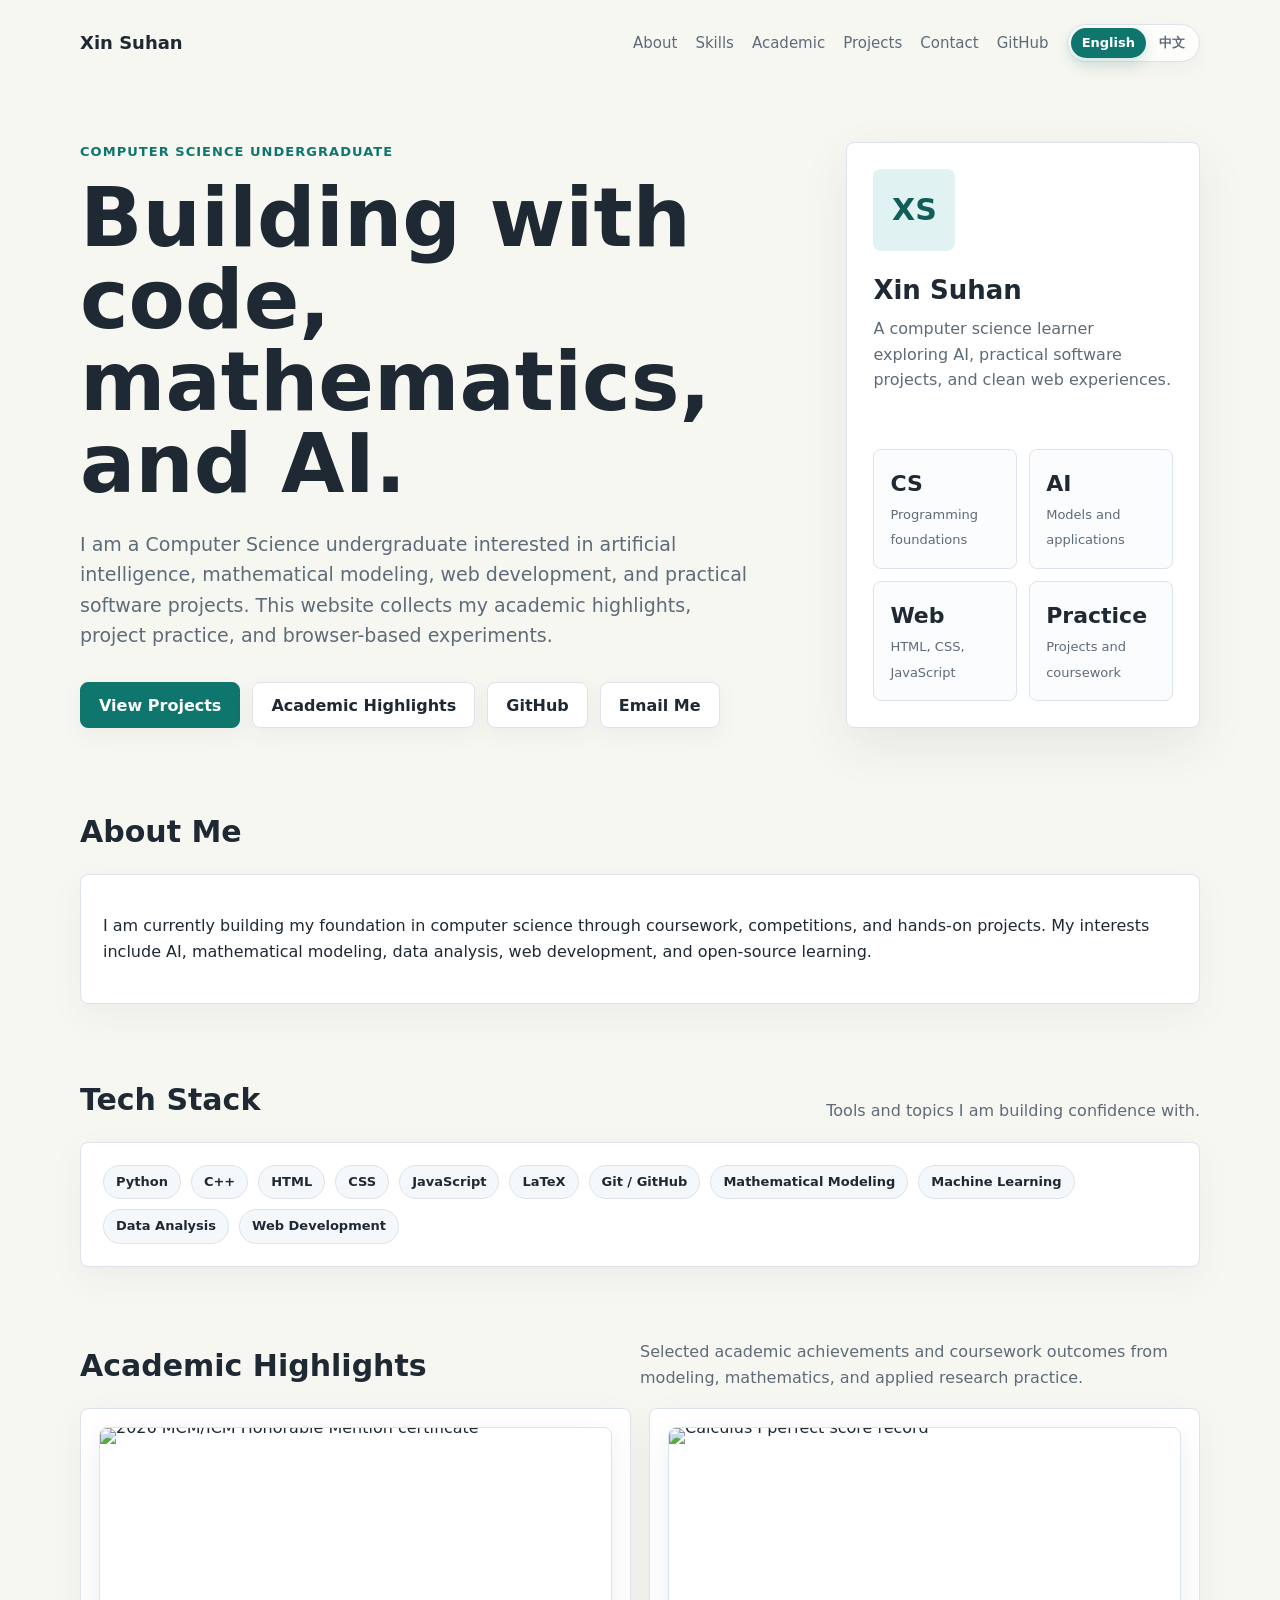
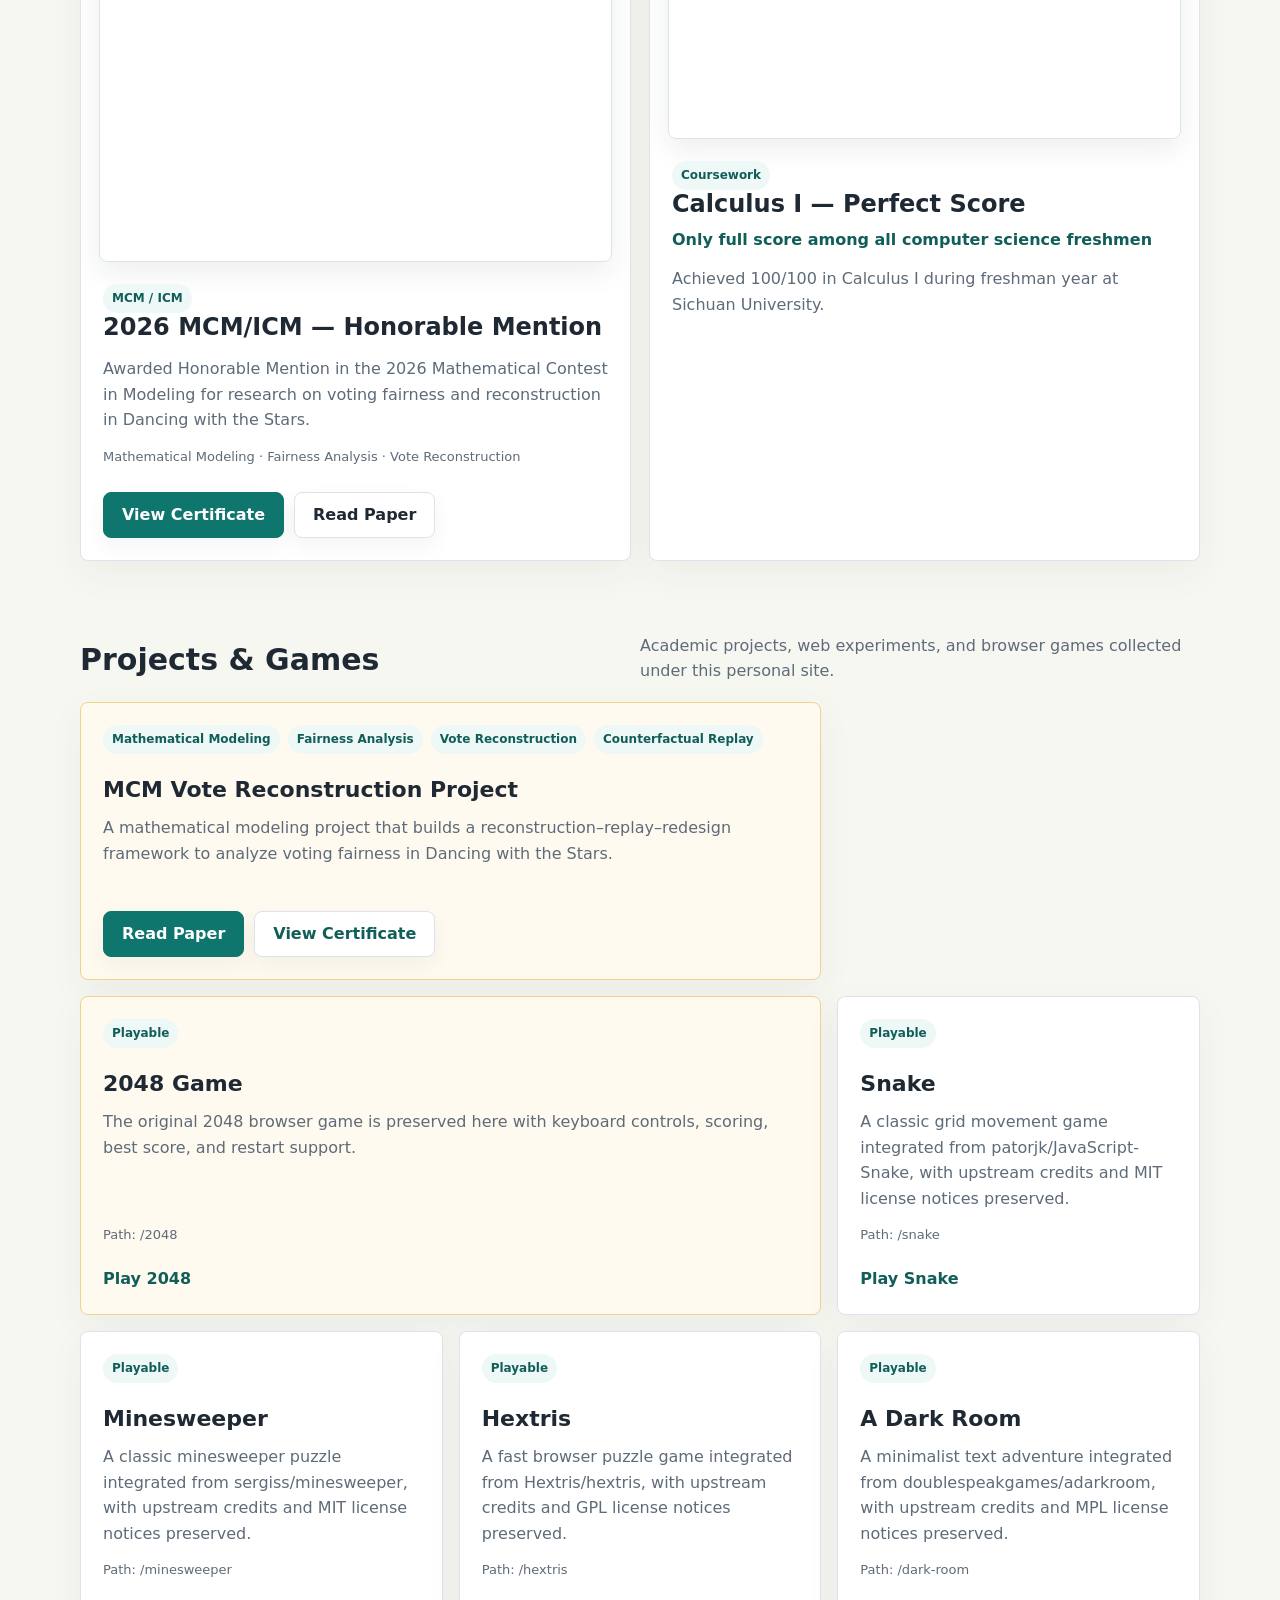
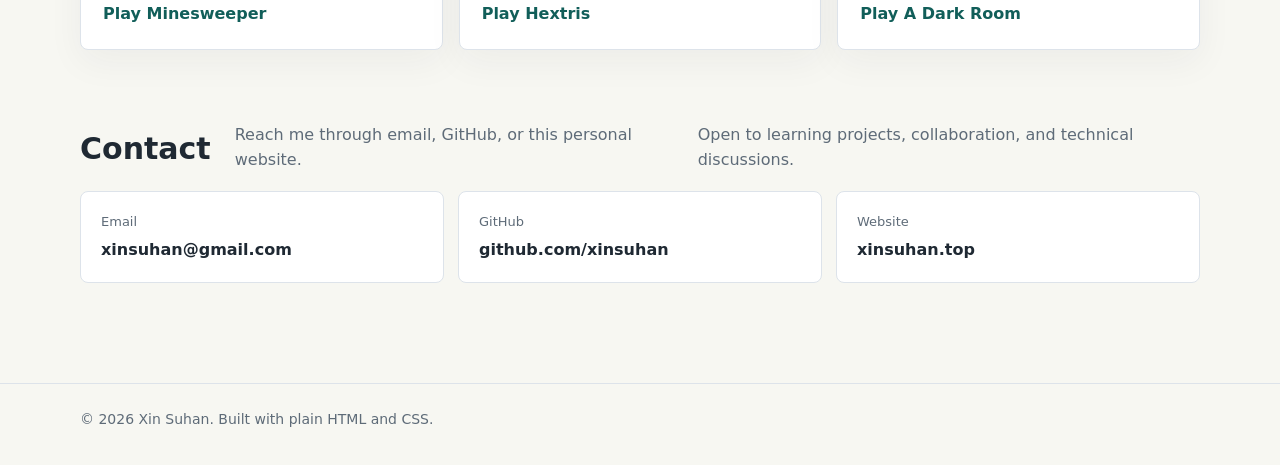
==== index.html @ 0795b83d "Update personal website homepage and README" ====
<!DOCTYPE html>
<html lang="en">
<head>
  <meta charset="utf-8">
  <meta name="viewport" content="width=device-width, initial-scale=1">
  <meta name="description" content="Xin Suhan - CS / AI student learning programming, web development, AI, and project practice." data-i18n="metaDescription">
  <title data-i18n="pageTitle">Xin Suhan | CS / AI Student</title>
  <link rel="shortcut icon" href="favicon.ico">
  <style>
    :root {
      --bg: #f7f7f2;
      --panel: #ffffff;
      --text: #1f2933;
      --muted: #5e6b78;
      --line: #dde3ea;
      --primary: #0f766e;
      --primary-dark: #115e59;
      --accent: #f59e0b;
      --shadow: 0 18px 50px rgba(31, 41, 51, 0.08);
    }

    * {
      box-sizing: border-box;
    }

    body {
      margin: 0;
      background: var(--bg);
      color: var(--text);
      font-family: Inter, ui-sans-serif, system-ui, -apple-system, BlinkMacSystemFont, "Segoe UI", sans-serif;
      line-height: 1.6;
    }

    a {
      color: inherit;
      text-decoration: none;
    }

    .site {
      width: min(1120px, calc(100% - 40px));
      margin: 0 auto;
    }

    .nav {
      display: flex;
      align-items: center;
      justify-content: space-between;
      padding: 24px 0;
    }

    .brand {
      font-size: 18px;
      font-weight: 800;
      letter-spacing: 0;
    }

    .nav-links {
      display: flex;
      flex-wrap: wrap;
      gap: 18px;
      color: var(--muted);
      font-size: 15px;
    }

    .nav-links a:hover {
      color: var(--primary);
    }

    .nav-right {
      display: flex;
      align-items: center;
      gap: 18px;
    }

    .language-switch {
      display: inline-flex;
      align-items: center;
      gap: 2px;
      padding: 3px;
      border: 1px solid var(--line);
      border-radius: 999px;
      background: rgba(255, 255, 255, 0.72);
      box-shadow: 0 8px 20px rgba(31, 41, 51, 0.04);
    }

    .lang-button {
      min-height: 30px;
      padding: 0 11px;
      border: 0;
      border-radius: 999px;
      background: transparent;
      color: var(--muted);
      font: inherit;
      font-size: 13px;
      font-weight: 750;
      cursor: pointer;
    }

    .lang-button.active {
      background: var(--primary);
      color: #ffffff;
      box-shadow: 0 6px 14px rgba(15, 118, 110, 0.18);
    }

    .hero {
      display: grid;
      grid-template-columns: minmax(0, 1.35fr) minmax(280px, 0.65fr);
      gap: 32px;
      align-items: stretch;
      padding: 56px 0 44px;
    }

    .hero-main {
      display: flex;
      flex-direction: column;
      justify-content: center;
      min-height: 420px;
    }

    .eyebrow {
      color: var(--primary);
      font-weight: 800;
      margin: 0 0 14px;
      text-transform: uppercase;
      font-size: 13px;
      letter-spacing: 0.08em;
    }

    h1 {
      margin: 0;
      max-width: 760px;
      font-size: clamp(44px, 8vw, 82px);
      line-height: 1;
      letter-spacing: 0;
    }

    .intro {
      max-width: 680px;
      margin: 24px 0 0;
      color: var(--muted);
      font-size: 19px;
    }

    .actions {
      display: flex;
      flex-wrap: wrap;
      gap: 12px;
      margin-top: 32px;
    }

    .button {
      display: inline-flex;
      align-items: center;
      justify-content: center;
      min-height: 46px;
      padding: 0 18px;
      border-radius: 8px;
      border: 1px solid var(--line);
      background: var(--panel);
      color: var(--text);
      font-weight: 750;
      box-shadow: 0 8px 22px rgba(31, 41, 51, 0.05);
    }

    .button.primary {
      border-color: var(--primary);
      background: var(--primary);
      color: #ffffff;
    }

    .button:hover {
      transform: translateY(-1px);
    }

    .profile-card {
      display: flex;
      flex-direction: column;
      justify-content: space-between;
      min-height: 420px;
      padding: 26px;
      border: 1px solid var(--line);
      border-radius: 8px;
      background: var(--panel);
      box-shadow: var(--shadow);
    }

    .profile-mark {
      display: grid;
      place-items: center;
      width: 82px;
      height: 82px;
      border-radius: 8px;
      background: #e0f2f1;
      color: var(--primary-dark);
      font-size: 30px;
      font-weight: 900;
    }

    .profile-card h2 {
      margin: 24px 0 10px;
      font-size: 26px;
      line-height: 1.2;
    }

    .profile-card p {
      margin: 0;
      color: var(--muted);
    }

    .stats {
      display: grid;
      grid-template-columns: repeat(2, 1fr);
      gap: 12px;
      margin-top: 26px;
    }

    .stat {
      padding: 16px;
      border: 1px solid var(--line);
      border-radius: 8px;
      background: #fbfcfd;
    }

    .stat strong {
      display: block;
      font-size: 22px;
    }

    .stat span {
      color: var(--muted);
      font-size: 13px;
    }

    section {
      padding: 36px 0;
    }

    .section-head {
      display: flex;
      align-items: end;
      justify-content: space-between;
      gap: 24px;
      margin-bottom: 18px;
    }

    .section-head h2 {
      margin: 0;
      font-size: 30px;
    }

    .section-head p {
      max-width: 560px;
      margin: 0;
      color: var(--muted);
    }

    .project-grid {
      display: grid;
      grid-template-columns: repeat(3, minmax(0, 1fr));
      gap: 16px;
    }

    .project-card {
      display: flex;
      flex-direction: column;
      min-height: 230px;
      padding: 22px;
      border: 1px solid var(--line);
      border-radius: 8px;
      background: var(--panel);
      box-shadow: 0 12px 36px rgba(31, 41, 51, 0.05);
    }

    .project-card.featured {
      grid-column: span 2;
      background: #fffaf0;
      border-color: #f3d28a;
    }

    .tag {
      align-self: flex-start;
      padding: 5px 9px;
      border-radius: 999px;
      background: #eef8f7;
      color: var(--primary-dark);
      font-size: 12px;
      font-weight: 800;
    }

    .project-card h3 {
      margin: 18px 0 8px;
      font-size: 22px;
    }

    .project-card p {
      margin: 0;
      color: var(--muted);
      flex: 1;
    }

    .project-card a {
      margin-top: 20px;
      color: var(--primary-dark);
      font-weight: 800;
    }

    .project-meta {
      margin-top: 14px;
      color: var(--muted);
      font-size: 13px;
    }

    .tag-row {
      display: flex;
      flex-wrap: wrap;
      gap: 8px;
    }

    .about-card,
    .skills-card {
      padding: 22px;
      border: 1px solid var(--line);
      border-radius: 8px;
      background: var(--panel);
      box-shadow: 0 12px 36px rgba(31, 41, 51, 0.05);
    }

    .skills-grid {
      display: flex;
      flex-wrap: wrap;
      gap: 10px;
    }

    .skill-pill {
      padding: 6px 12px;
      border-radius: 999px;
      border: 1px solid var(--line);
      background: #f4f8fb;
      font-size: 13px;
      font-weight: 700;
      color: var(--text);
    }

    .academic-grid {
      display: grid;
      grid-template-columns: repeat(2, minmax(0, 1fr));
      gap: 18px;
    }

    .academic-card {
      display: flex;
      flex-direction: column;
      overflow: hidden;
      border: 1px solid var(--line);
      border-radius: 8px;
      background: var(--panel);
      box-shadow: 0 12px 36px rgba(31, 41, 51, 0.05);
      transition: transform 180ms ease, box-shadow 180ms ease, border-color 180ms ease;
    }

    .academic-card:hover {
      transform: translateY(-2px);
      border-color: #b7c6d4;
      box-shadow: var(--shadow);
    }

    .academic-media {
      display: block;
      border-radius: 8px;
      line-height: 0;
      margin: 18px 18px 0;
    }

    .academic-image {
      display: block;
      width: 100%;
      height: auto;
      border: 1px solid var(--line);
      border-radius: 8px;
      box-shadow: 0 10px 28px rgba(31, 41, 51, 0.08);
    }

    .academic-body {
      display: flex;
      flex-direction: column;
      flex: 1;
      padding: 22px;
    }

    .academic-body h3 {
      margin: 0;
      font-size: 24px;
      line-height: 1.2;
    }

    .academic-subtitle {
      margin: 8px 0 0;
      color: var(--primary-dark);
      font-weight: 800;
    }

    .academic-description {
      margin: 14px 0 0;
      color: var(--muted);
      flex: 1;
    }

    .academic-actions {
      display: flex;
      flex-wrap: wrap;
      gap: 10px;
      margin-top: 24px;
    }

    .contact {
      display: grid;
      grid-template-columns: 1fr 1fr 1fr;
      gap: 14px;
      padding-bottom: 64px;
    }

    .contact-item {
      padding: 20px;
      border: 1px solid var(--line);
      border-radius: 8px;
      background: var(--panel);
    }

    .contact-item span {
      display: block;
      color: var(--muted);
      font-size: 13px;
      margin-bottom: 4px;
    }

    .contact-item a,
    .contact-item strong {
      font-weight: 800;
      overflow-wrap: anywhere;
    }

    footer {
      border-top: 1px solid var(--line);
      padding: 24px 0 34px;
      color: var(--muted);
      font-size: 14px;
    }

    @media (max-width: 860px) {
      .hero,
      .contact {
        grid-template-columns: 1fr;
      }

      .hero {
        padding-top: 28px;
      }

      .hero-main,
      .profile-card {
        min-height: auto;
      }

      .project-grid {
        grid-template-columns: repeat(2, minmax(0, 1fr));
      }

      .academic-grid {
        grid-template-columns: 1fr;
      }
    }

    @media (max-width: 560px) {
      .site {
        width: min(100% - 28px, 1120px);
      }

      .nav {
        align-items: flex-start;
        gap: 14px;
        flex-direction: column;
      }

      .nav-links {
        width: 100%;
        justify-content: flex-start;
        gap: 10px;
      }

      .nav-right {
        width: 100%;
        flex-direction: column;
        align-items: flex-start;
        gap: 12px;
      }

      .intro {
        font-size: 17px;
      }

      .section-head {
        display: block;
      }

      .section-head p {
        margin-top: 8px;
      }

      .project-grid {
        grid-template-columns: 1fr;
      }

      .project-card.featured {
        grid-column: auto;
      }

      .stats {
        grid-template-columns: 1fr;
      }

      .academic-body h3 {
        font-size: 21px;
      }

      .academic-description {
        font-size: 16px;
      }
    }
  </style>
</head>
<body>
  <main class="site">
    <nav class="nav" aria-label="Primary navigation">
      <a class="brand" href="/">Xin Suhan</a>
      <div class="nav-right">
        <div class="nav-links">
          <a href="#about" data-i18n="navAbout">About</a>
          <a href="#skills" data-i18n="navSkills">Skills</a>
          <a href="#academic" data-i18n="navAcademic">Academic</a>
          <a href="#projects" data-i18n="navProjects">Projects</a>
          <a href="#contact" data-i18n="navContact">Contact</a>
          <a href="https://github.com/xinsuhan" data-i18n="navGitHub">GitHub</a>
        </div>
        <div class="language-switch" aria-label="Language selector">
          <button class="lang-button active" type="button" data-lang-option="en" aria-pressed="true">English</button>
          <button class="lang-button" type="button" data-lang-option="zh" aria-pressed="false">中文</button>
        </div>
      </div>
    </nav>

    <section class="hero" aria-label="Introduction">
      <div class="hero-main">
        <p class="eyebrow" data-i18n="heroEyebrow">Computer Science Undergraduate</p>
        <h1 data-i18n="heroTitle">Building with code, mathematics, and AI.</h1>
        <p class="intro" data-i18n="heroIntro">
          I am a Computer Science undergraduate interested in artificial intelligence,
          mathematical modeling, web development, and practical software projects. This
          website collects my academic highlights, project practice, and browser-based
          experiments.
        </p>
        <div class="actions">
          <a class="button primary" href="#projects" data-i18n="buttonViewProjects">View Projects</a>
          <a class="button" href="#academic" data-i18n="buttonAcademicHighlights">Academic Highlights</a>
          <a class="button" href="https://github.com/xinsuhan" data-i18n="buttonViewGitHub">GitHub</a>
          <a class="button" href="mailto:xinsuhan@gmail.com" data-i18n="buttonEmailMe">Email Me</a>
        </div>
      </div>

      <aside class="profile-card" aria-label="Profile summary">
        <div>
          <div class="profile-mark">XS</div>
          <h2>Xin Suhan</h2>
          <p data-i18n="profileDescription">
            A computer science learner exploring AI, practical software
            projects, and clean web experiences.
          </p>
        </div>
        <div class="stats" aria-label="Learning areas">
          <div class="stat">
            <strong>CS</strong>
            <span data-i18n="profileStatCs">Programming foundations</span>
          </div>
          <div class="stat">
            <strong>AI</strong>
            <span data-i18n="profileStatAi">Models and applications</span>
          </div>
          <div class="stat">
            <strong>Web</strong>
            <span data-i18n="profileStatWeb">HTML, CSS, JavaScript</span>
          </div>
          <div class="stat">
            <strong>Practice</strong>
            <span data-i18n="profileStatPractice">Projects and coursework</span>
          </div>
        </div>
      </aside>
    </section>

    <section id="about" aria-labelledby="about-title">
      <div class="section-head">
        <h2 id="about-title" data-i18n="aboutTitle">About Me</h2>
      </div>
      <div class="about-card">
        <p data-i18n="aboutBody">
          I am currently building my foundation in computer science through coursework,
          competitions, and hands-on projects. My interests include AI, mathematical modeling,
          data analysis, web development, and open-source learning.
        </p>
      </div>
    </section>

    <section id="skills" aria-labelledby="skills-title">
      <div class="section-head">
        <h2 id="skills-title" data-i18n="skillsTitle">Tech Stack</h2>
        <p data-i18n="skillsDescription">Tools and topics I am building confidence with.</p>
      </div>
      <div class="skills-card">
        <div class="skills-grid" aria-label="Tech stack">
          <span class="skill-pill" data-i18n="skillPython">Python</span>
          <span class="skill-pill" data-i18n="skillCpp">C++</span>
          <span class="skill-pill" data-i18n="skillHtml">HTML</span>
          <span class="skill-pill" data-i18n="skillCss">CSS</span>
          <span class="skill-pill" data-i18n="skillJavaScript">JavaScript</span>
          <span class="skill-pill" data-i18n="skillLatex">LaTeX</span>
          <span class="skill-pill" data-i18n="skillGit">Git / GitHub</span>
          <span class="skill-pill" data-i18n="skillModeling">Mathematical Modeling</span>
          <span class="skill-pill" data-i18n="skillMl">Machine Learning</span>
          <span class="skill-pill" data-i18n="skillData">Data Analysis</span>
          <span class="skill-pill" data-i18n="skillWeb">Web Development</span>
        </div>
      </div>
    </section>

    <section id="academic" aria-labelledby="academic-title">
      <div class="section-head">
        <h2 id="academic-title" data-i18n="academicTitle">Academic Highlights</h2>
        <p data-i18n="academicDescription">
          Selected academic achievements and coursework outcomes from modeling,
          mathematics, and applied research practice.
        </p>
      </div>

      <div class="academic-grid">
        <article class="academic-card">
          <a class="academic-media" href="/assets/mcm-hm.jpg" aria-label="Open full 2026 MCM/ICM Honorable Mention certificate">
            <img
              class="academic-image"
              src="/assets/mcm-hm.jpg"
              alt="2026 MCM/ICM Honorable Mention certificate"
              width="1224"
              height="1037"
              loading="lazy"
              decoding="async"
            >
          </a>
          <div class="academic-body">
            <span class="tag" data-i18n="mcmTag">MCM / ICM</span>
            <h3 data-i18n="mcmTitle">2026 MCM/ICM — Honorable Mention</h3>
            <p class="academic-description" data-i18n="mcmDescription">
              Awarded Honorable Mention in the 2026 Mathematical Contest in
              Modeling for research on voting fairness and reconstruction in
              Dancing with the Stars.
            </p>
            <div class="project-meta" data-i18n="mcmKeywords">
              Mathematical Modeling · Fairness Analysis · Vote Reconstruction
            </div>
            <div class="academic-actions">
              <a class="button primary" href="/assets/mcm-hm.jpg" data-i18n="buttonViewCertificate">View Certificate</a>
              <a class="button" href="/assets/mcm-paper.pdf" data-i18n="buttonReadPaper">Read Paper</a>
            </div>
          </div>
        </article>

        <article class="academic-card">
          <a class="academic-media" href="/assets/calculus-100.jpg" aria-label="Open full Calculus I perfect score image">
            <img
              class="academic-image"
              src="/assets/calculus-100.jpg"
              alt="Calculus I perfect score record"
              width="1078"
              height="653"
              loading="lazy"
              decoding="async"
            >
          </a>
          <div class="academic-body">
            <span class="tag" data-i18n="courseworkTag">Coursework</span>
            <h3 data-i18n="calculusTitle">Calculus I — Perfect Score</h3>
            <p class="academic-subtitle" data-i18n="calculusSubtitle">Only full score in the entire freshman cohort</p>
            <p class="academic-description" data-i18n="calculusDescription">
              Achieved 100/100 in Calculus I during freshman year at Sichuan
              University.
            </p>
          </div>
        </article>
      </div>
    </section>

    <section id="projects" aria-labelledby="games-title">
      <div class="section-head">
        <h2 id="games-title" data-i18n="gamesTitle">Projects & Games</h2>
        <p data-i18n="gamesDescription">
          Academic projects, web experiments, and browser games collected under
          this personal site.
        </p>
      </div>

      <div class="project-grid">
        <article class="project-card featured">
          <div class="tag-row">
            <span class="tag" data-i18n="projectTagModeling">Mathematical Modeling</span>
            <span class="tag" data-i18n="projectTagFairness">Fairness Analysis</span>
            <span class="tag" data-i18n="projectTagVote">Vote Reconstruction</span>
            <span class="tag" data-i18n="projectTagReplay">Counterfactual Replay</span>
          </div>
          <h3 data-i18n="mcmProjectTitle">MCM Vote Reconstruction Project</h3>
          <p data-i18n="mcmProjectDescription">
            A mathematical modeling project that builds a reconstruction–replay–redesign
            framework to analyze voting fairness in Dancing with the Stars.
          </p>
          <div class="academic-actions">
            <a class="button primary" href="/assets/mcm-paper.pdf" data-i18n="buttonReadPaper">Read Paper</a>
            <a class="button" href="/assets/mcm-hm.jpg" data-i18n="buttonViewCertificate">View Certificate</a>
          </div>
        </article>
        <article class="project-card featured">
          <span class="tag" data-i18n="playableTag">Playable</span>
          <h3 data-i18n="game2048Title">2048 Game</h3>
          <p data-i18n="game2048Description">
            The original 2048 browser game is preserved here with keyboard
            controls, scoring, best score, and restart support.
          </p>
          <div class="project-meta" data-i18n="path2048">Path: /2048</div>
          <a href="/2048/" data-i18n="buttonPlay2048">Play 2048</a>
        </article>

        <article class="project-card">
          <span class="tag" data-i18n="playableTag">Playable</span>
          <h3 data-i18n="snakeTitle">Snake</h3>
          <p data-i18n="snakeDescription">
            A classic grid movement game integrated from
            patorjk/JavaScript-Snake, with upstream credits and MIT license
            notices preserved.
          </p>
          <div class="project-meta" data-i18n="pathSnake">Path: /snake</div>
          <a href="/snake/" data-i18n="buttonPlaySnake">Play Snake</a>
        </article>

        <article class="project-card">
          <span class="tag" data-i18n="playableTag">Playable</span>
          <h3 data-i18n="minesweeperTitle">Minesweeper</h3>
          <p data-i18n="minesweeperDescription">
            A classic minesweeper puzzle integrated from sergiss/minesweeper,
            with upstream credits and MIT license notices preserved.
          </p>
          <div class="project-meta" data-i18n="pathMinesweeper">Path: /minesweeper</div>
          <a href="/minesweeper/" data-i18n="buttonPlayMinesweeper">Play Minesweeper</a>
        </article>

        <article class="project-card">
          <span class="tag" data-i18n="playableTag">Playable</span>
          <h3 data-i18n="hextrisTitle">Hextris</h3>
          <p data-i18n="hextrisDescription">
            A fast browser puzzle game integrated from Hextris/hextris, with
            upstream credits and GPL license notices preserved.
          </p>
          <div class="project-meta" data-i18n="pathHextris">Path: /hextris</div>
          <a href="/hextris/" data-i18n="buttonPlayHextris">Play Hextris</a>
        </article>

        <article class="project-card">
          <span class="tag" data-i18n="playableTag">Playable</span>
          <h3 data-i18n="darkRoomTitle">A Dark Room</h3>
          <p data-i18n="darkRoomDescription">
            A minimalist text adventure integrated from
            doublespeakgames/adarkroom, with upstream credits and MPL license
            notices preserved.
          </p>
          <div class="project-meta" data-i18n="pathDarkRoom">Path: /dark-room</div>
          <a href="/dark-room/" data-i18n="buttonPlayDarkRoom">Play A Dark Room</a>
        </article>
      </div>
    </section>

    <section id="contact" aria-labelledby="contact-title">
      <div class="section-head">
        <h2 id="contact-title" data-i18n="contactTitle">Contact</h2>
        <p data-i18n="contactDescription">Reach me through email, GitHub, or this personal website.</p>
        <p data-i18n="contactNote">Open to learning projects, collaboration, and technical discussions.</p>
      </div>

      <div class="contact">
        <div class="contact-item">
          <span data-i18n="contactEmailLabel">Email</span>
          <a href="mailto:xinsuhan@gmail.com">xinsuhan@gmail.com</a>
        </div>
        <div class="contact-item">
          <span data-i18n="contactGitHubLabel">GitHub</span>
          <a href="https://github.com/xinsuhan">github.com/xinsuhan</a>
        </div>
        <div class="contact-item">
          <span data-i18n="contactWebsiteLabel">Website</span>
          <strong>xinsuhan.top</strong>
        </div>
      </div>
    </section>
  </main>

  <footer>
    <div class="site" data-i18n="footerText">© 2026 Xin Suhan. Built with plain HTML and CSS.</div>
  </footer>
  <script>
    (function () {
      const STORAGE_KEY = "homeLanguage";
      const translations = {
        en: {
          pageTitle: "Xin Suhan | Computer Science Undergraduate",
          metaDescription: "Xin Suhan - Computer Science undergraduate focused on AI, mathematical modeling, web development, and project practice.",
          navAbout: "About",
          navSkills: "Skills",
          navAcademic: "Academic",
          navProjects: "Projects",
          navContact: "Contact",
          navGitHub: "GitHub",
          heroEyebrow: "Computer Science Undergraduate",
          heroTitle: "Building with code, mathematics, and AI.",
          heroIntro:
            "I am a Computer Science undergraduate interested in artificial intelligence, mathematical modeling, web development, and practical software projects. This website collects my academic highlights, project practice, and browser-based experiments.",
          buttonViewProjects: "View Projects",
          buttonAcademicHighlights: "Academic Highlights",
          buttonViewGitHub: "GitHub",
          buttonEmailMe: "Email Me",
          profileDescription:
            "A computer science learner exploring AI, practical software projects, and clean web experiences.",
          profileStatCs: "Programming foundations",
          profileStatAi: "Models and applications",
          profileStatWeb: "HTML, CSS, JavaScript",
          profileStatPractice: "Projects and coursework",
          aboutTitle: "About Me",
          aboutBody:
            "I am currently building my foundation in computer science through coursework, competitions, and hands-on projects. My interests include AI, mathematical modeling, data analysis, web development, and open-source learning.",
          skillsTitle: "Tech Stack",
          skillsDescription: "Tools and topics I am building confidence with.",
          skillPython: "Python",
          skillCpp: "C++",
          skillHtml: "HTML",
          skillCss: "CSS",
          skillJavaScript: "JavaScript",
          skillLatex: "LaTeX",
          skillGit: "Git / GitHub",
          skillModeling: "Mathematical Modeling",
          skillMl: "Machine Learning",
          skillData: "Data Analysis",
          skillWeb: "Web Development",
          academicTitle: "Academic Highlights",
          academicDescription:
            "Selected academic achievements and coursework outcomes from modeling, mathematics, and applied research practice.",
          mcmTag: "MCM / ICM",
          mcmTitle: "2026 MCM/ICM — Honorable Mention",
          mcmDescription:
            "Awarded Honorable Mention in the 2026 Mathematical Contest in Modeling for research on voting fairness and reconstruction in Dancing with the Stars.",
          mcmKeywords: "Mathematical Modeling · Fairness Analysis · Vote Reconstruction",
          buttonViewCertificate: "View Certificate",
          buttonReadPaper: "Read Paper",
          courseworkTag: "Coursework",
          calculusTitle: "Calculus I — Perfect Score",
          calculusSubtitle: "Only full score among all computer science freshmen",
          calculusDescription: "Achieved 100/100 in Calculus I during freshman year at Sichuan University.",
          gamesTitle: "Projects & Games",
          gamesDescription:
            "Academic projects, web experiments, and browser games collected under this personal site.",
          projectTagModeling: "Mathematical Modeling",
          projectTagFairness: "Fairness Analysis",
          projectTagVote: "Vote Reconstruction",
          projectTagReplay: "Counterfactual Replay",
          mcmProjectTitle: "MCM Vote Reconstruction Project",
          mcmProjectDescription:
            "A mathematical modeling project that builds a reconstruction–replay–redesign framework to analyze voting fairness in Dancing with the Stars.",
          playableTag: "Playable",
          game2048Title: "2048 Game",
          game2048Description:
            "The original 2048 browser game is preserved here with keyboard controls, scoring, best score, and restart support.",
          path2048: "Path: /2048",
          buttonPlay2048: "Play 2048",
          snakeTitle: "Snake",
          snakeDescription:
            "A classic grid movement game integrated from patorjk/JavaScript-Snake, with upstream credits and MIT license notices preserved.",
          pathSnake: "Path: /snake",
          buttonPlaySnake: "Play Snake",
          minesweeperTitle: "Minesweeper",
          minesweeperDescription:
            "A classic minesweeper puzzle integrated from sergiss/minesweeper, with upstream credits and MIT license notices preserved.",
          pathMinesweeper: "Path: /minesweeper",
          buttonPlayMinesweeper: "Play Minesweeper",
          hextrisTitle: "Hextris",
          hextrisDescription:
            "A fast browser puzzle game integrated from Hextris/hextris, with upstream credits and GPL license notices preserved.",
          pathHextris: "Path: /hextris",
          buttonPlayHextris: "Play Hextris",
          darkRoomTitle: "A Dark Room",
          darkRoomDescription:
            "A minimalist text adventure integrated from doublespeakgames/adarkroom, with upstream credits and MPL license notices preserved.",
          pathDarkRoom: "Path: /dark-room",
          buttonPlayDarkRoom: "Play A Dark Room",
          contactTitle: "Contact",
          contactDescription: "Reach me through email, GitHub, or this personal website.",
          contactNote: "Open to learning projects, collaboration, and technical discussions.",
          contactEmailLabel: "Email",
          contactGitHubLabel: "GitHub",
          contactWebsiteLabel: "Website",
          footerText: "© 2026 Xin Suhan. Built with plain HTML and CSS."
        },
        zh: {
          pageTitle: "辛苏涵 | 计算机科学本科生",
          metaDescription: "辛苏涵 - 计算机科学本科生，关注 AI、数学建模、Web 开发与项目实践。",
          navAbout: "关于我",
          navSkills: "技能",
          navAcademic: "学术",
          navProjects: "项目",
          navContact: "联系",
          navGitHub: "GitHub",
          heroEyebrow: "计算机科学本科生",
          heroTitle: "用代码、数学和 AI 构建自己的作品。",
          heroIntro:
            "我是计算机科学本科生，关注人工智能、数学建模、Web 开发和软件项目实践。这个网站用于展示我的学术成果、项目实践和一些浏览器实验。",
          buttonViewProjects: "查看项目",
          buttonAcademicHighlights: "学术亮点",
          buttonViewGitHub: "GitHub",
          buttonEmailMe: "联系我",
          profileDescription: "计算机科学学习者，探索 AI、实用软件项目与简洁的 Web 体验。",
          profileStatCs: "编程基础",
          profileStatAi: "模型与应用",
          profileStatWeb: "HTML、CSS、JavaScript",
          profileStatPractice: "项目与课程",
          aboutTitle: "关于我",
          aboutBody:
            "我正在通过课程学习、竞赛实践和项目开发夯实计算机科学基础。我的兴趣方向包括人工智能、数学建模、数据分析、Web 开发和开源学习。",
          skillsTitle: "技术栈",
          skillsDescription: "正在持续夯实的工具与方向。",
          skillPython: "Python",
          skillCpp: "C++",
          skillHtml: "HTML",
          skillCss: "CSS",
          skillJavaScript: "JavaScript",
          skillLatex: "LaTeX",
          skillGit: "Git / GitHub",
          skillModeling: "数学建模",
          skillMl: "机器学习",
          skillData: "数据分析",
          skillWeb: "Web 开发",
          academicTitle: "学术亮点",
          academicDescription: "来自建模、数学与应用研究实践的学术成果与课程表现。",
          mcmTag: "MCM / ICM",
          mcmTitle: "2026 MCM/ICM — 优秀奖",
          mcmDescription:
            "在 2026 年美国大学生数学建模竞赛中获得优秀奖，研究主题为《与星共舞》的投票公平与重建。",
          mcmKeywords: "数学建模 · 公平性分析 · 投票重构",
          buttonViewCertificate: "查看证书",
          buttonReadPaper: "阅读论文",
          courseworkTag: "课程",
          calculusTitle: "微积分 I — 满分",
          calculusSubtitle: "全计算机新生中唯一满分",
          calculusDescription: "在四川大学大一学年取得微积分 I 100/100。",
          gamesTitle: "项目与游戏",
          gamesDescription: "个人站点收录的学术项目、Web 实验与浏览器小游戏。",
          projectTagModeling: "数学建模",
          projectTagFairness: "公平性分析",
          projectTagVote: "投票重构",
          projectTagReplay: "反事实重放",
          mcmProjectTitle: "美赛投票重构与公平性分析项目",
          mcmProjectDescription:
            "一个数学建模项目，通过“重构—重放—重设计”框架分析 Dancing with the Stars 中的投票公平性问题。",
          playableTag: "可游玩",
          game2048Title: "2048 游戏",
          game2048Description: "保留原版 2048 浏览器游戏，支持键盘操控、计分、最高分与重开。",
          path2048: "路径：/2048",
          buttonPlay2048: "开始 2048",
          snakeTitle: "贪吃蛇",
          snakeDescription:
            "集成自 patorjk/JavaScript-Snake 的经典网格移动游戏，保留上游署名与 MIT 许可声明。",
          pathSnake: "路径：/snake",
          buttonPlaySnake: "开始贪吃蛇",
          minesweeperTitle: "扫雷",
          minesweeperDescription:
            "集成自 sergiss/minesweeper 的经典扫雷游戏，保留上游署名与 MIT 许可声明。",
          pathMinesweeper: "路径：/minesweeper",
          buttonPlayMinesweeper: "开始扫雷",
          hextrisTitle: "Hextris",
          hextrisDescription:
            "集成自 Hextris/hextris 的高速益智游戏，保留上游署名与 GPL 许可声明。",
          pathHextris: "路径：/hextris",
          buttonPlayHextris: "开始 Hextris",
          darkRoomTitle: "A Dark Room",
          darkRoomDescription:
            "集成自 doublespeakgames/adarkroom 的极简文字冒险游戏，保留上游署名与 MPL 许可声明。",
          pathDarkRoom: "路径：/dark-room",
          buttonPlayDarkRoom: "开始 A Dark Room",
          contactTitle: "联系",
          contactDescription: "可通过邮件、GitHub 或个人网站联系我。",
          contactNote: "欢迎交流学习项目、合作想法和技术问题。",
          contactEmailLabel: "邮箱",
          contactGitHubLabel: "GitHub",
          contactWebsiteLabel: "网站",
          footerText: "© 2026 辛苏涵。使用原生 HTML 与 CSS 构建。"
        }
      };

      const buttons = Array.from(document.querySelectorAll("[data-lang-option]"));

      function normalizeLang(value) {
        return value === "zh" ? "zh" : "en";
      }

      function applyTranslations(lang) {
        const dictionary = translations[lang] || translations.en;
        document.documentElement.lang = lang === "zh" ? "zh-CN" : "en";
        document.querySelectorAll("[data-i18n]").forEach((element) => {
          const key = element.getAttribute("data-i18n");
          const text = dictionary[key];
          if (!text) {
            return;
          }
          if (element.tagName === "META") {
            element.setAttribute("content", text);
          } else {
            element.textContent = text;
          }
        });

        buttons.forEach((button) => {
          const isActive = button.getAttribute("data-lang-option") === lang;
          button.classList.toggle("active", isActive);
          button.setAttribute("aria-pressed", isActive ? "true" : "false");
        });
      }

      function setLanguage(lang, persist) {
        const normalized = normalizeLang(lang);
        applyTranslations(normalized);
        if (persist) {
          localStorage.setItem(STORAGE_KEY, normalized);
        }
      }

      const stored = localStorage.getItem(STORAGE_KEY);
      const browserLang = (navigator.language || "").toLowerCase().startsWith("zh") ? "zh" : "en";
      const initialLang = stored ? normalizeLang(stored) : browserLang;

      buttons.forEach((button) => {
        button.addEventListener("click", () => {
          setLanguage(button.getAttribute("data-lang-option"), true);
        });
      });

      setLanguage(initialLang, false);
    })();
  </script>
</body>
</html>
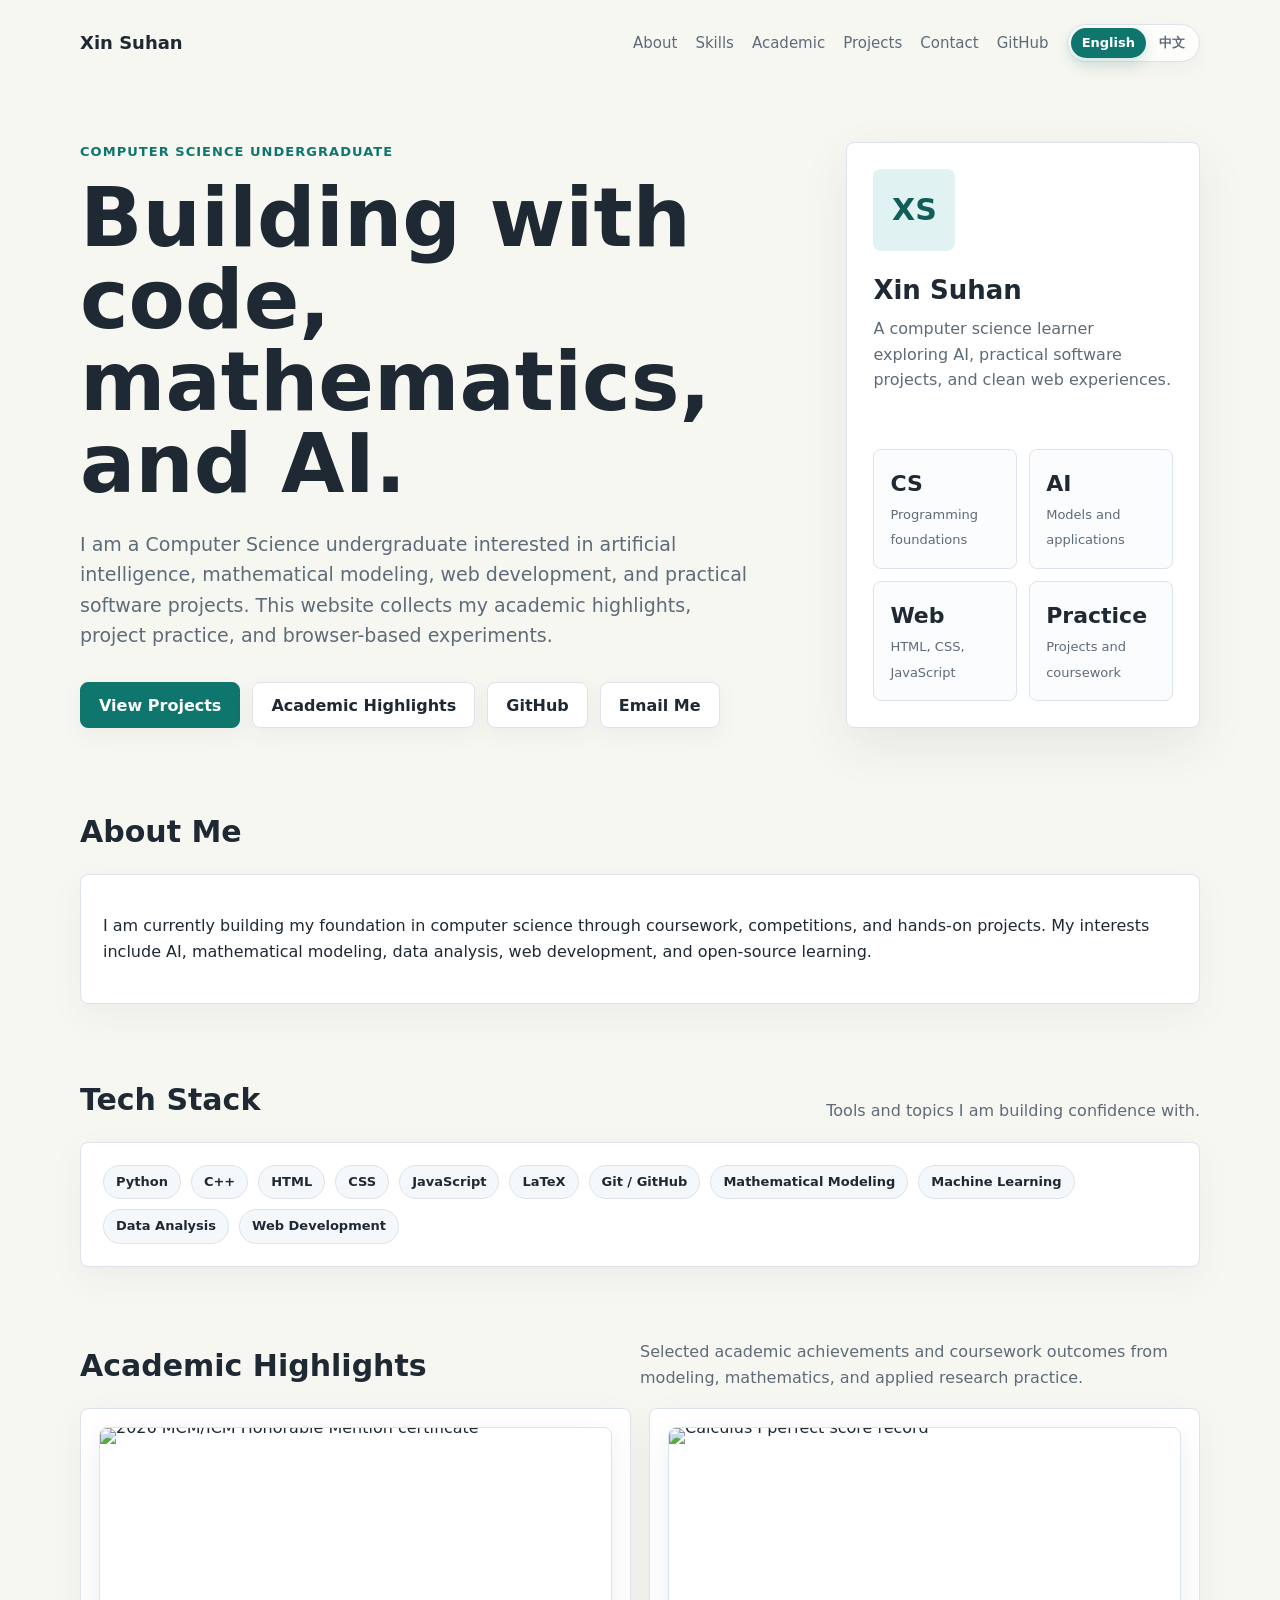
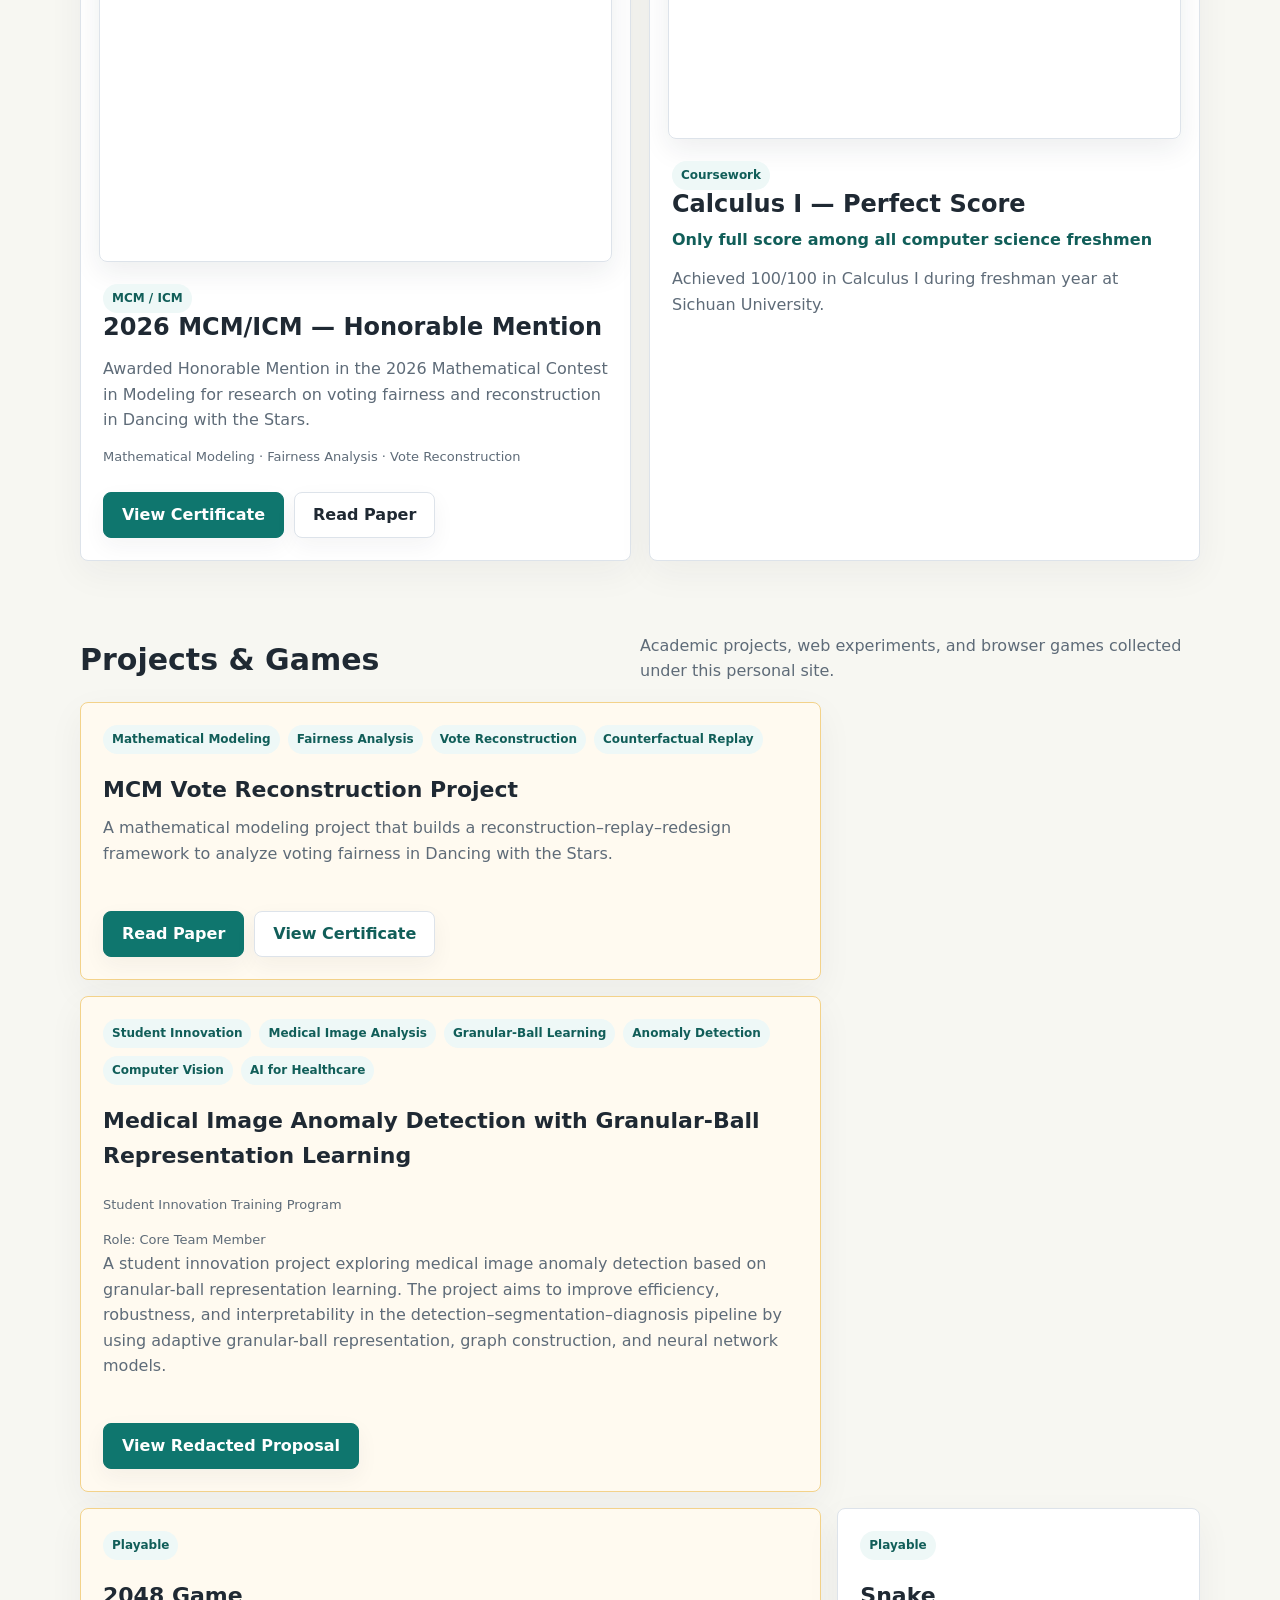
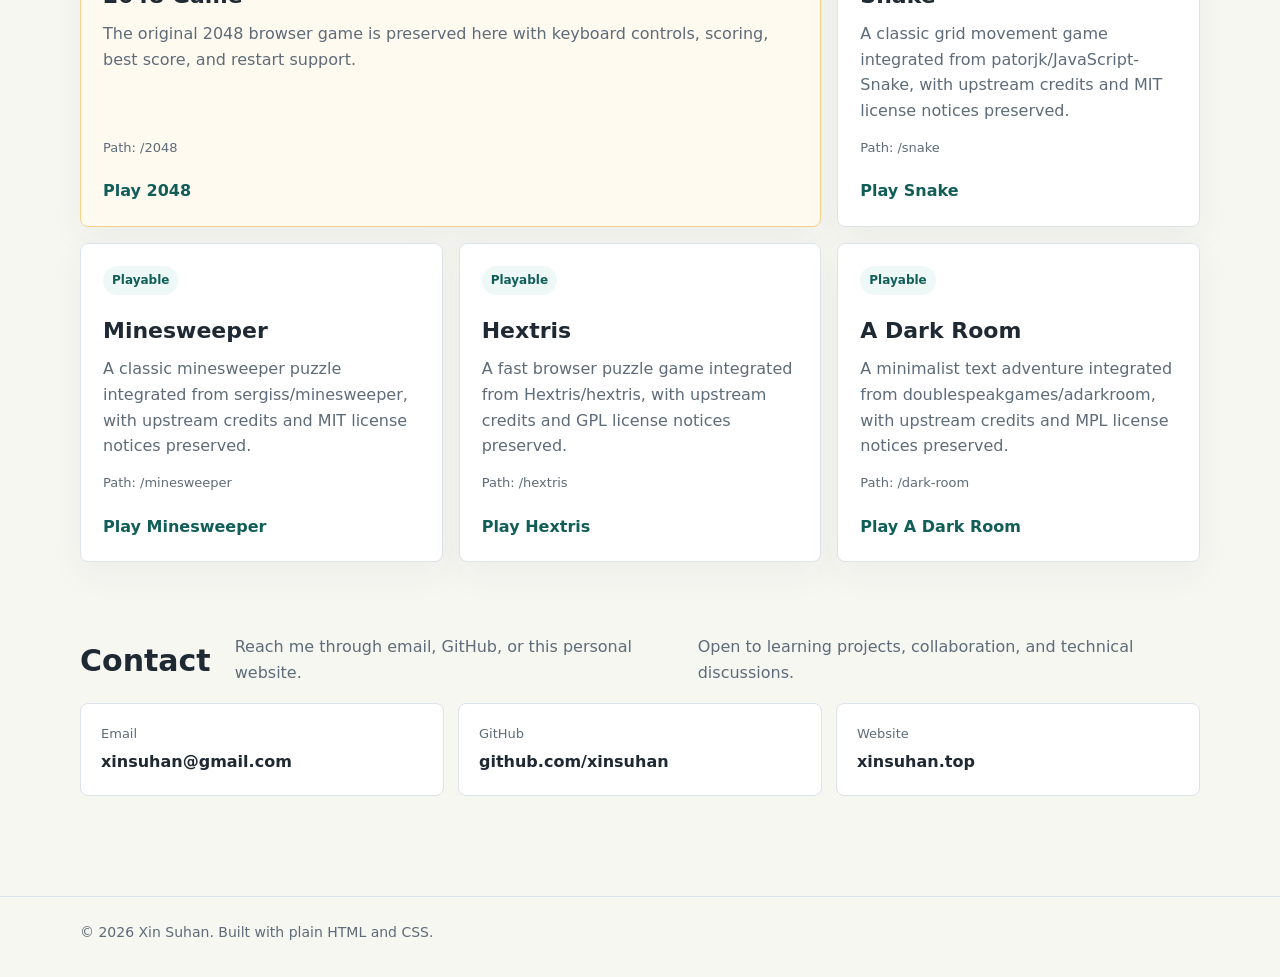
==== commit 2fba63fe: "Add student innovation project to homepage" ====
--- a/index.html
+++ b/index.html
@@ -721,6 +721,25 @@
           <div class="academic-actions">
             <a class="button primary" href="/assets/mcm-paper.pdf" data-i18n="buttonReadPaper">Read Paper</a>
             <a class="button" href="/assets/mcm-hm.jpg" data-i18n="buttonViewCertificate">View Certificate</a>
+          </div>
+        </article>
+        <article class="project-card featured">
+          <div class="tag-row">
+            <span class="tag" data-i18n="dachuangTagInnovation">Student Innovation</span>
+            <span class="tag" data-i18n="dachuangTagMedical">Medical Image Analysis</span>
+            <span class="tag" data-i18n="dachuangTagGranular">Granular-Ball Learning</span>
+            <span class="tag" data-i18n="dachuangTagAnomaly">Anomaly Detection</span>
+            <span class="tag" data-i18n="dachuangTagVision">Computer Vision</span>
+            <span class="tag" data-i18n="dachuangTagHealthcare">AI for Healthcare</span>
+          </div>
+          <h3 data-i18n="dachuangTitle">Medical Image Anomaly Detection with Granular-Ball Representation Learning</h3>
+          <div class="project-meta" data-i18n="dachuangType">Student Innovation Training Program</div>
+          <div class="project-meta" data-i18n="dachuangRole">Role: Core Team Member</div>
+          <p data-i18n="dachuangDescription">
+            A student innovation project exploring medical image anomaly detection based on granular-ball representation learning. The project aims to improve efficiency, robustness, and interpretability in the detection–segmentation–diagnosis pipeline by using adaptive granular-ball representation, graph construction, and neural network models.
+          </p>
+          <div class="academic-actions">
+            <a class="button primary" href="/assets/dachuang-proposal-redacted.pdf" data-i18n="buttonViewRedacted">View Redacted Proposal</a>
           </div>
         </article>
         <article class="project-card featured">
@@ -876,6 +895,18 @@
           mcmProjectTitle: "MCM Vote Reconstruction Project",
           mcmProjectDescription:
             "A mathematical modeling project that builds a reconstruction–replay–redesign framework to analyze voting fairness in Dancing with the Stars.",
+          dachuangTagInnovation: "Student Innovation",
+          dachuangTagMedical: "Medical Image Analysis",
+          dachuangTagGranular: "Granular-Ball Learning",
+          dachuangTagAnomaly: "Anomaly Detection",
+          dachuangTagVision: "Computer Vision",
+          dachuangTagHealthcare: "AI for Healthcare",
+          dachuangTitle: "Medical Image Anomaly Detection with Granular-Ball Representation Learning",
+          dachuangType: "Student Innovation Training Program",
+          dachuangRole: "Role: Core Team Member",
+          dachuangDescription:
+            "A student innovation project exploring medical image anomaly detection based on granular-ball representation learning. The project aims to improve efficiency, robustness, and interpretability in the detection–segmentation–diagnosis pipeline by using adaptive granular-ball representation, graph construction, and neural network models.",
+          buttonViewRedacted: "View Redacted Proposal",
           playableTag: "Playable",
           game2048Title: "2048 Game",
           game2048Description:
@@ -970,6 +1001,18 @@
           mcmProjectTitle: "美赛投票重构与公平性分析项目",
           mcmProjectDescription:
             "一个数学建模项目，通过“重构—重放—重设计”框架分析 Dancing with the Stars 中的投票公平性问题。",
+          dachuangTagInnovation: "大创项目",
+          dachuangTagMedical: "医学图像分析",
+          dachuangTagGranular: "粒球表示学习",
+          dachuangTagAnomaly: "异常检测",
+          dachuangTagVision: "计算机视觉",
+          dachuangTagHealthcare: "医疗 AI",
+          dachuangTitle: "基于粒球表示学习的医学图像异常检测技术",
+          dachuangType: "大学生创新训练计划项目",
+          dachuangRole: "角色：核心成员",
+          dachuangDescription:
+            "一个基于粒球表示学习的医学图像异常检测大创项目，目标是通过自适应粒球表示、图结构构建和神经网络模型，提升医学图像“检测—分割—诊断”流程的效率、鲁棒性和可解释性。",
+          buttonViewRedacted: "查看脱敏申报书",
           playableTag: "可游玩",
           game2048Title: "2048 游戏",
           game2048Description: "保留原版 2048 浏览器游戏，支持键盘操控、计分、最高分与重开。",
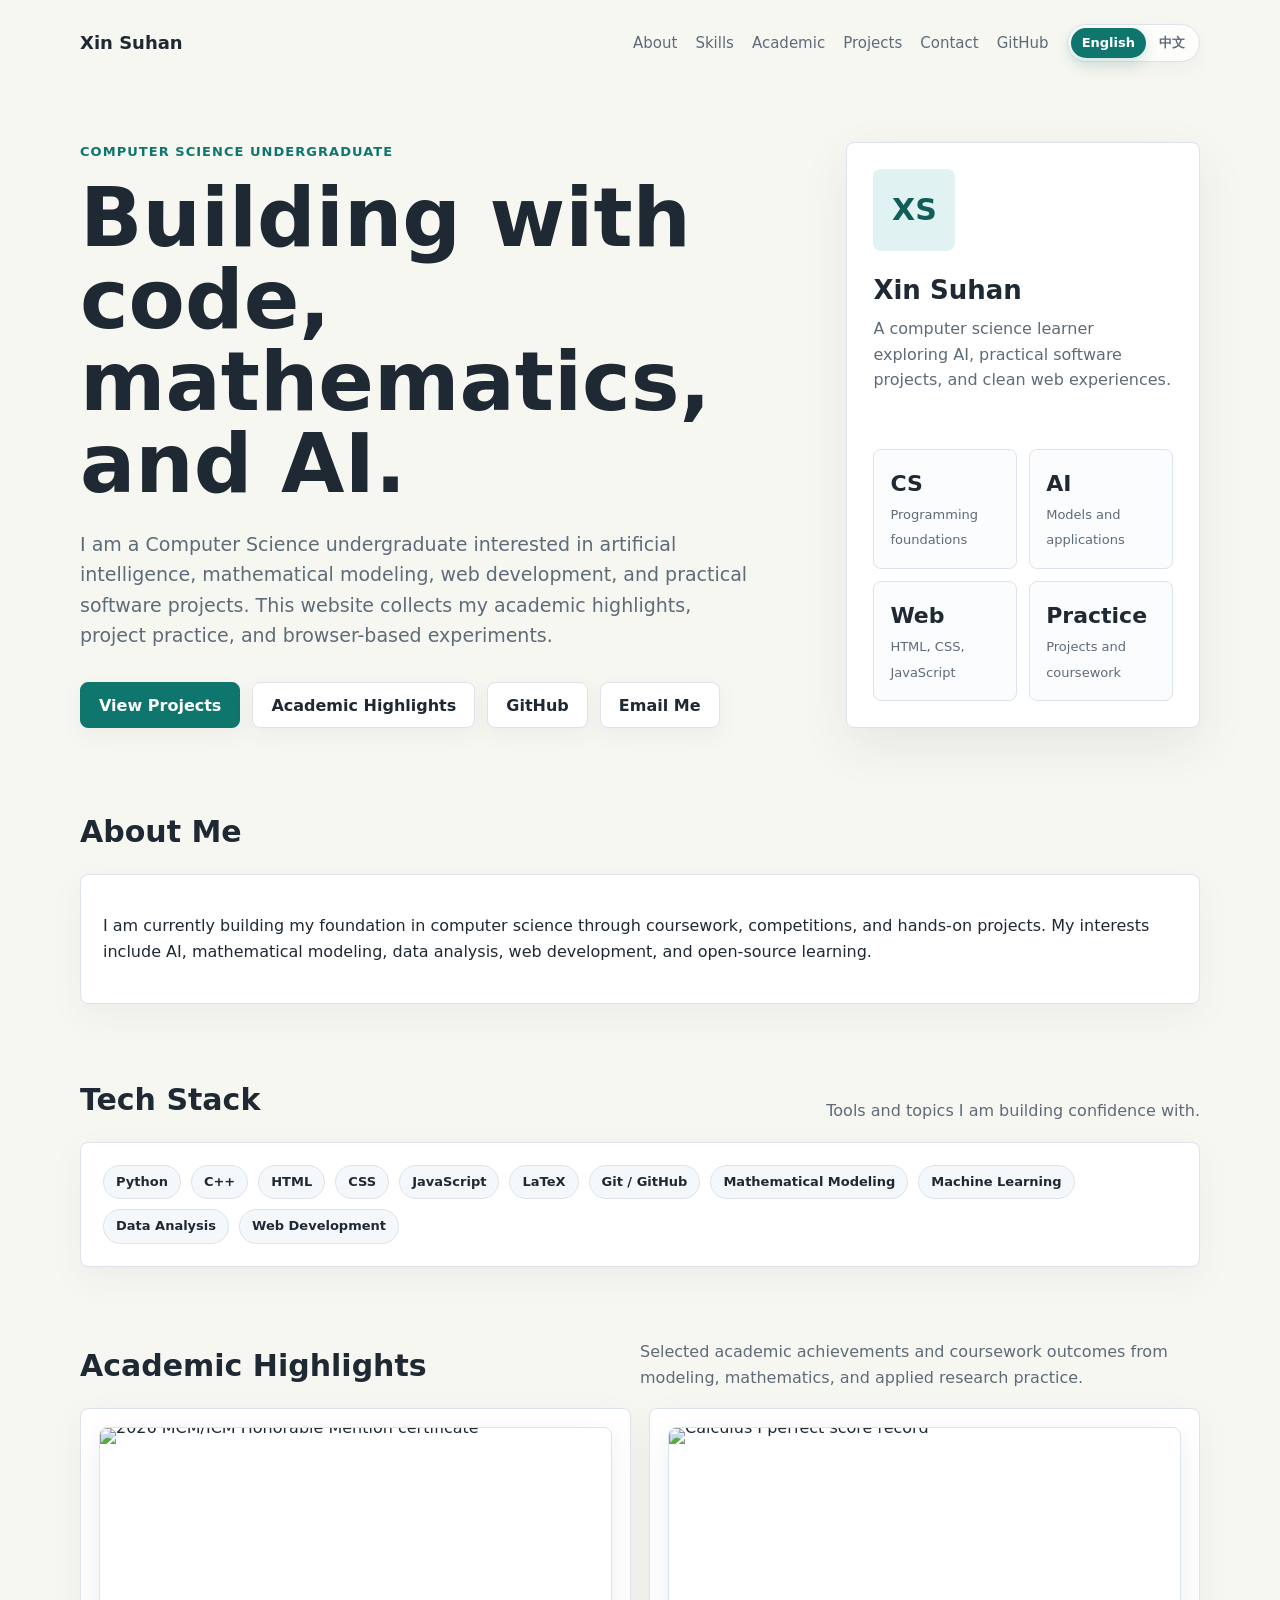
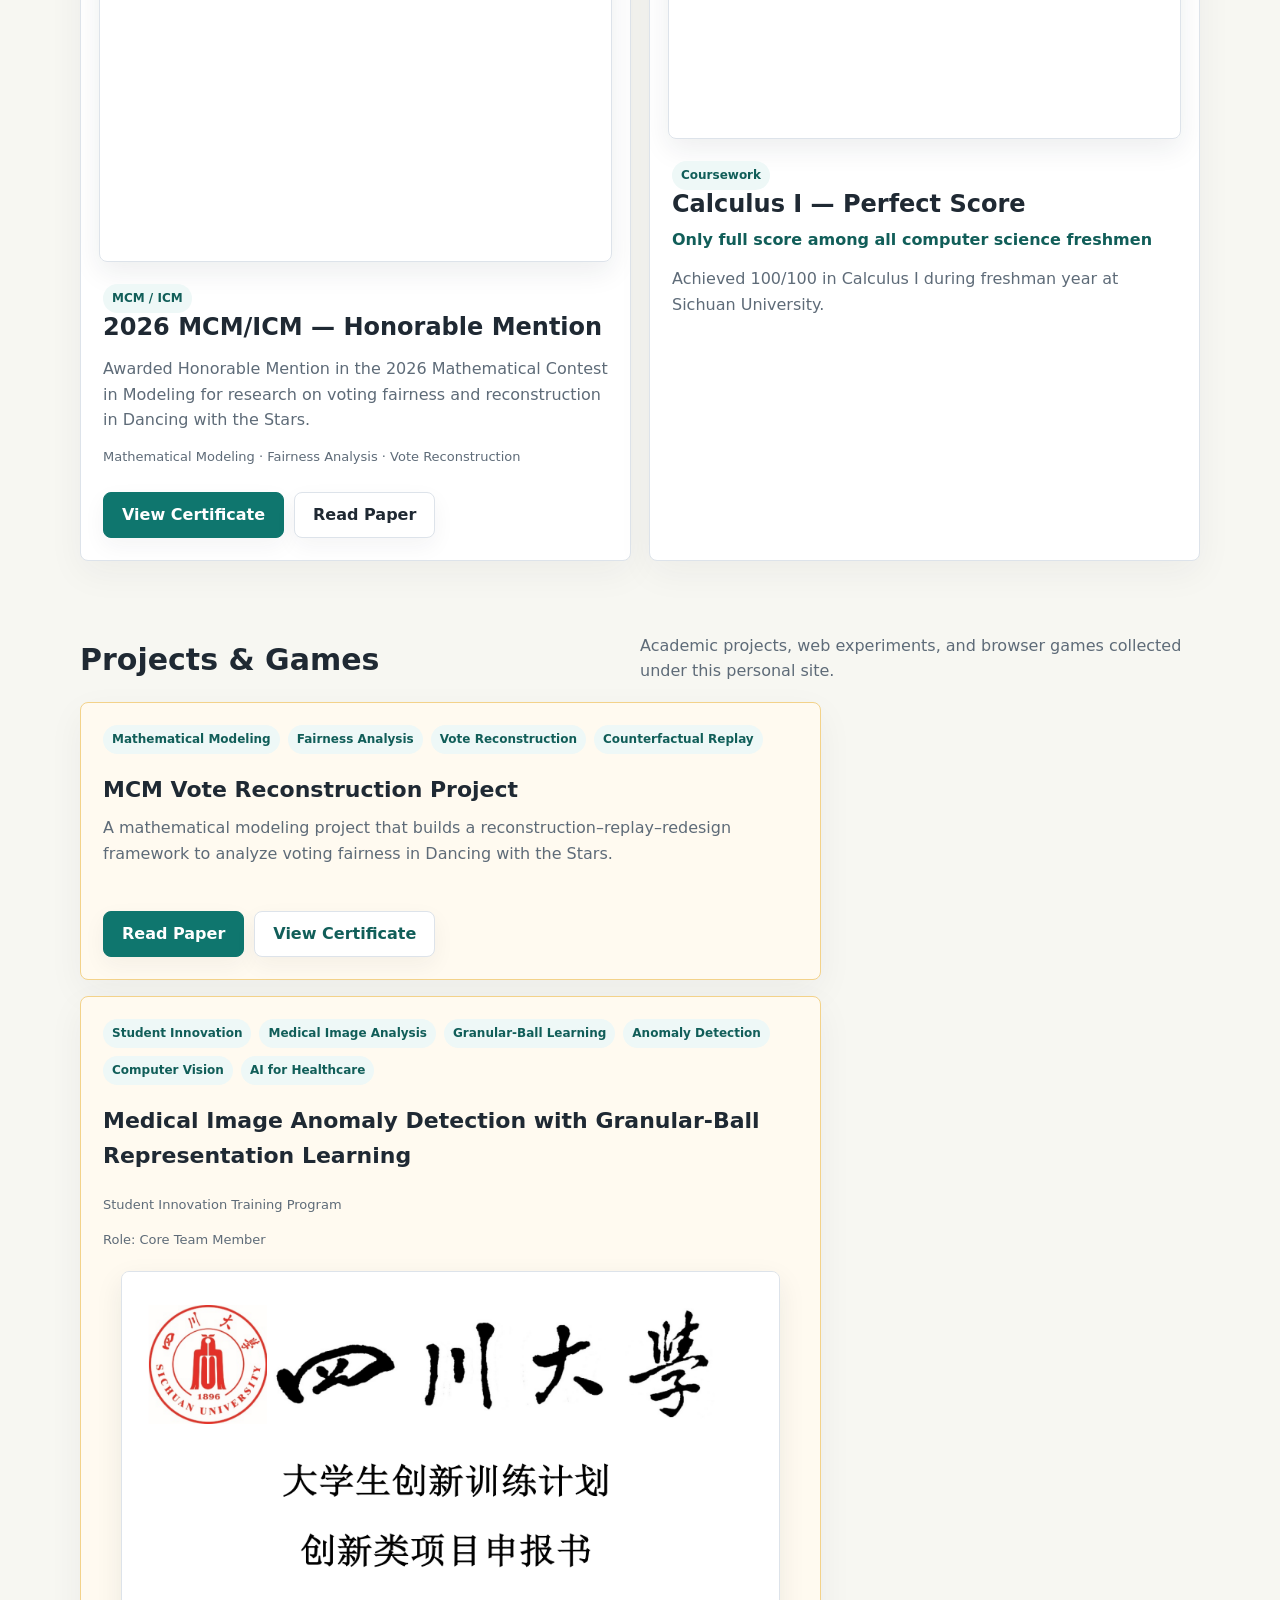
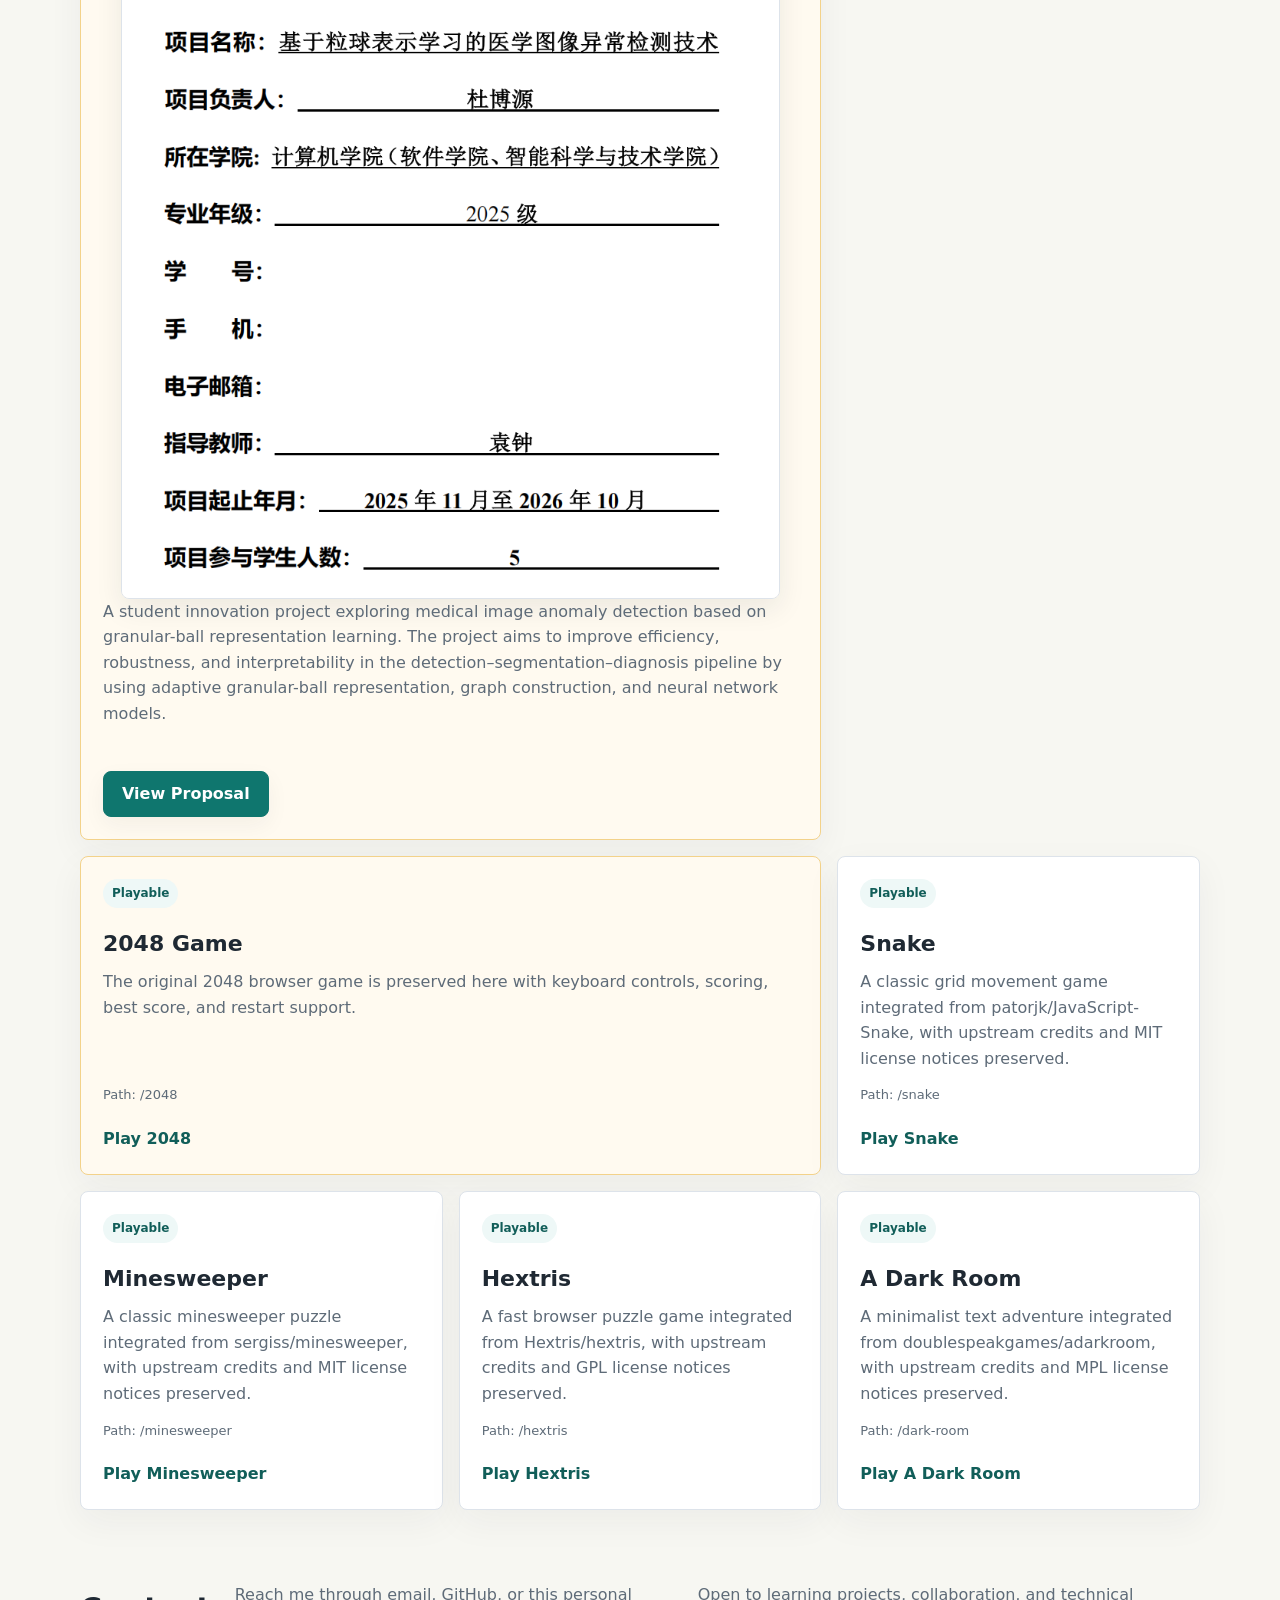
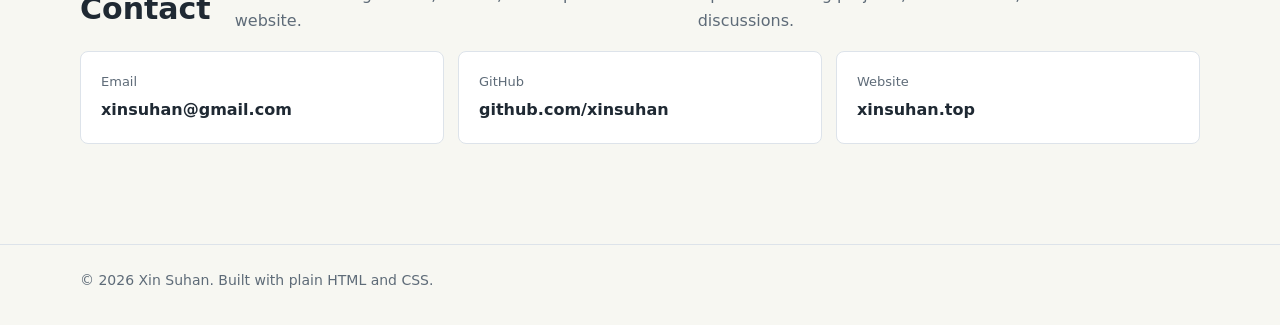
==== commit 59e82a34: "Add dachuang proposal cover preview" ====
--- a/index.html
+++ b/index.html
@@ -735,6 +735,17 @@
           <h3 data-i18n="dachuangTitle">Medical Image Anomaly Detection with Granular-Ball Representation Learning</h3>
           <div class="project-meta" data-i18n="dachuangType">Student Innovation Training Program</div>
           <div class="project-meta" data-i18n="dachuangRole">Role: Core Team Member</div>
+          <a class="academic-media" href="/assets/dachuang-proposal-redacted.pdf" aria-label="Open redacted innovation training proposal">
+            <img
+              class="academic-image"
+              src="/assets/dachuang-cover-redacted.png"
+              alt="Redacted cover of Sichuan University Innovation Training Program proposal"
+              width="1078"
+              height="653"
+              loading="lazy"
+              decoding="async"
+            >
+          </a>
           <p data-i18n="dachuangDescription">
             A student innovation project exploring medical image anomaly detection based on granular-ball representation learning. The project aims to improve efficiency, robustness, and interpretability in the detection–segmentation–diagnosis pipeline by using adaptive granular-ball representation, graph construction, and neural network models.
           </p>
@@ -906,7 +917,7 @@
           dachuangRole: "Role: Core Team Member",
           dachuangDescription:
             "A student innovation project exploring medical image anomaly detection based on granular-ball representation learning. The project aims to improve efficiency, robustness, and interpretability in the detection–segmentation–diagnosis pipeline by using adaptive granular-ball representation, graph construction, and neural network models.",
-          buttonViewRedacted: "View Redacted Proposal",
+          buttonViewRedacted: "View Proposal",
           playableTag: "Playable",
           game2048Title: "2048 Game",
           game2048Description:
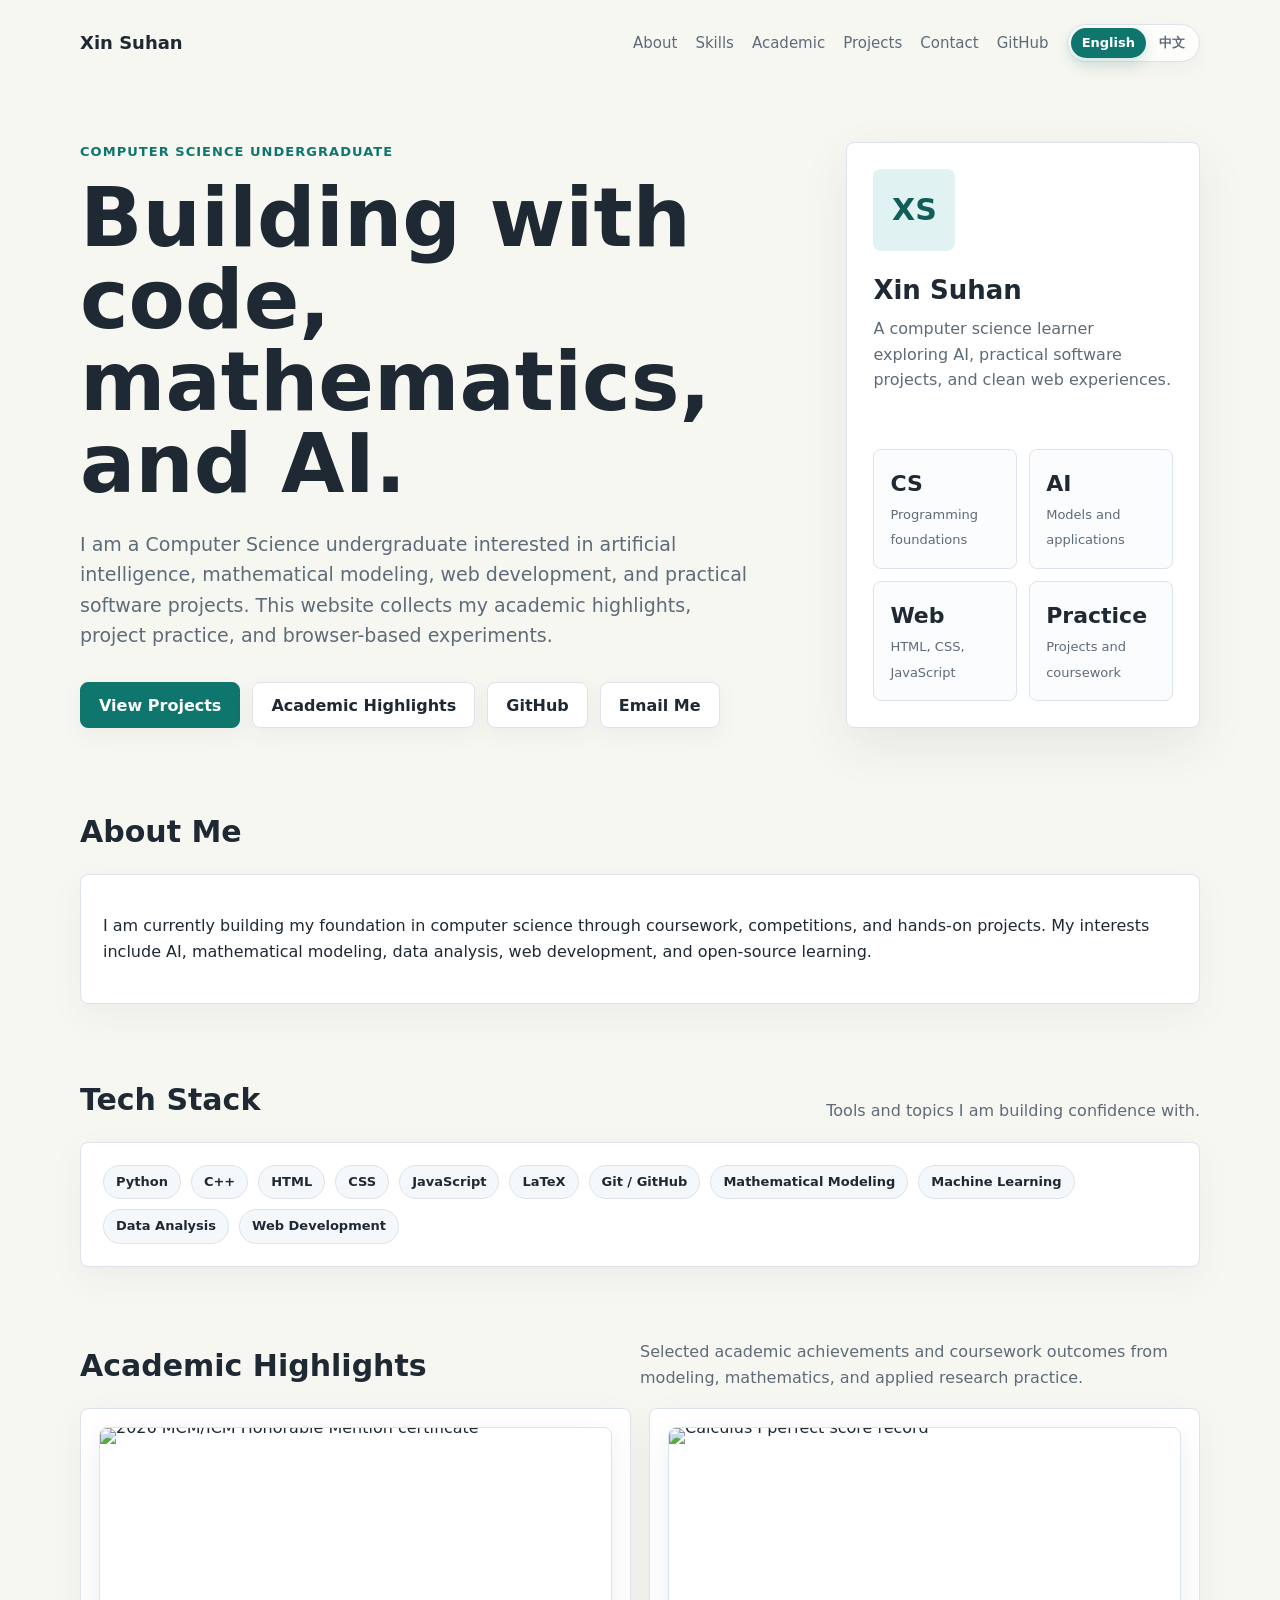
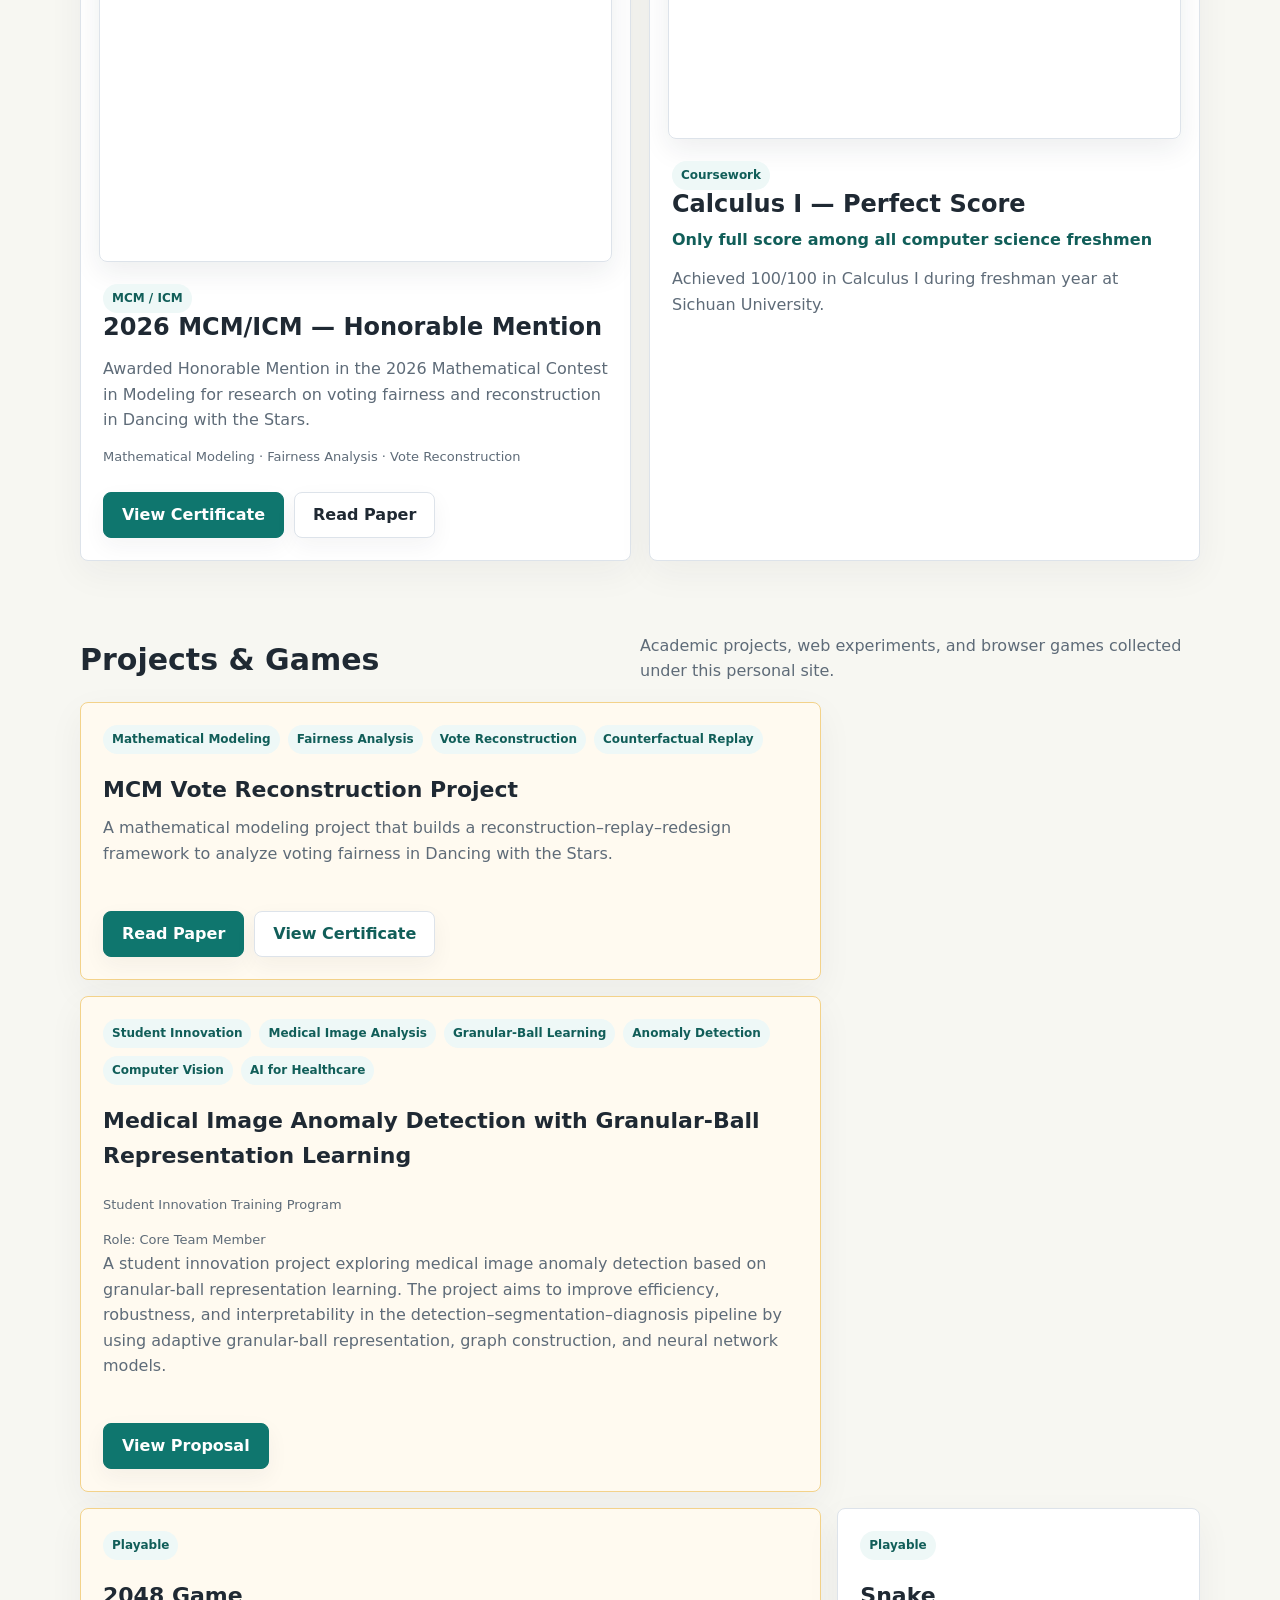
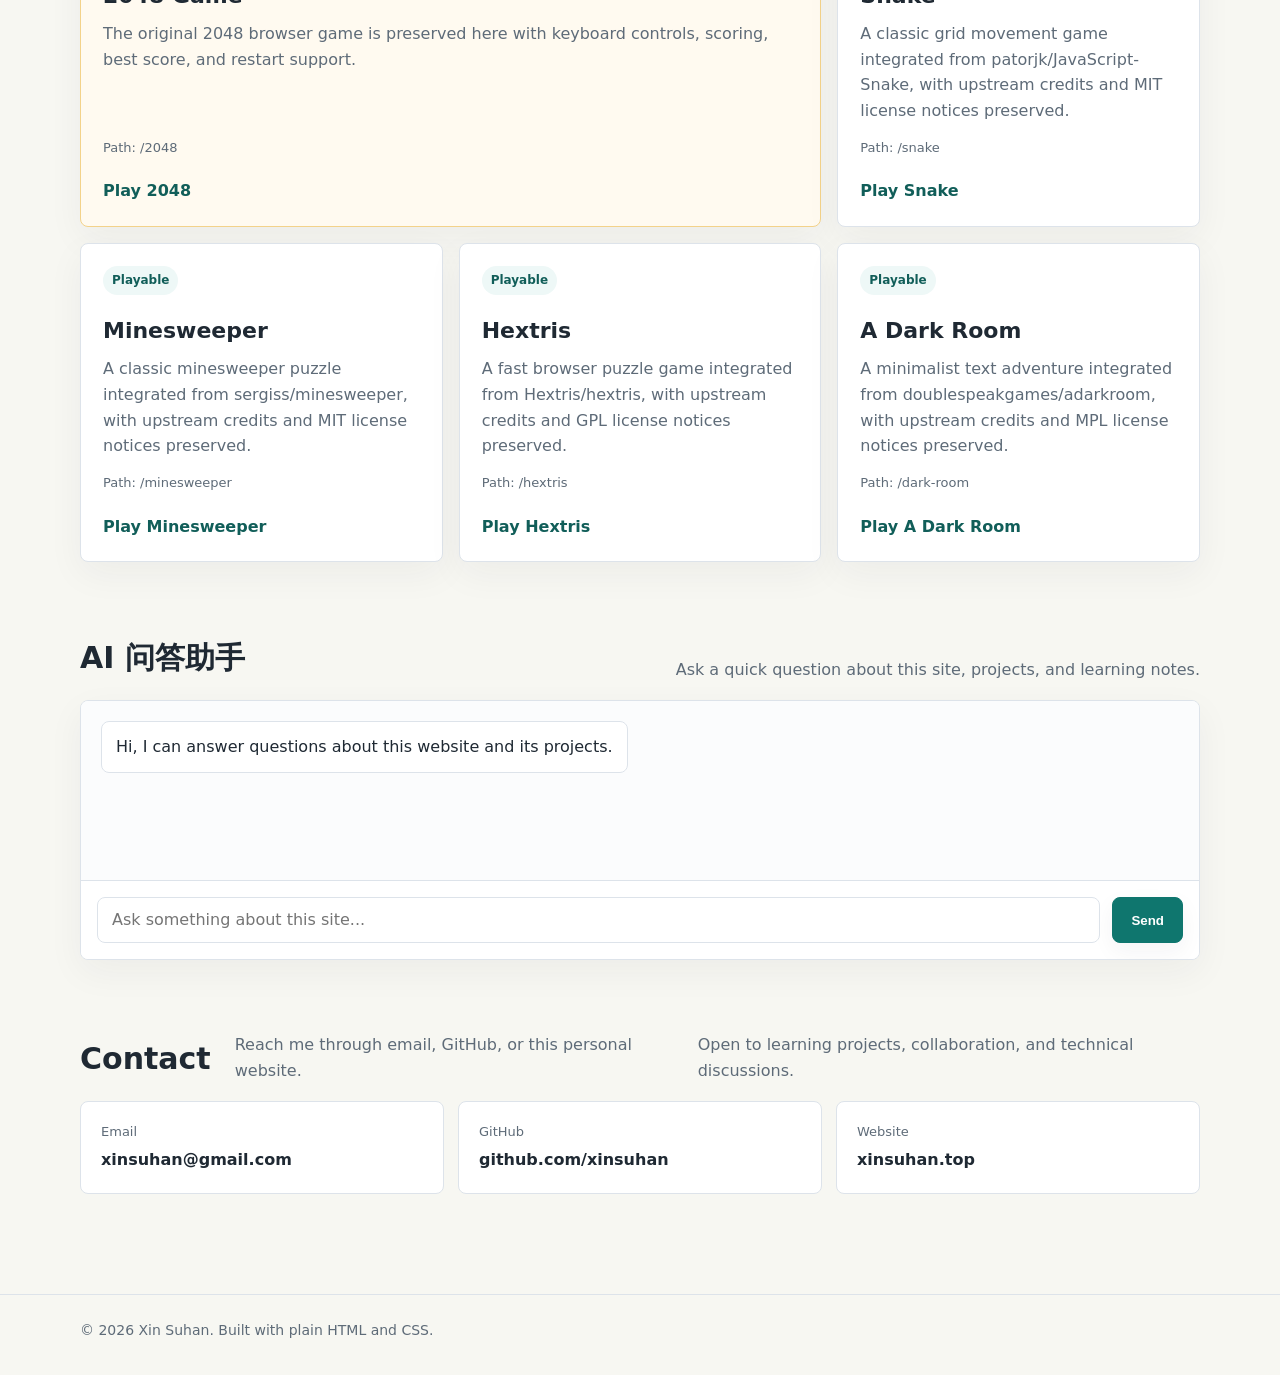
==== commit 0ed04e22: "Add AI chat assistant" ====
--- a/index.html
+++ b/index.html
@@ -412,6 +412,79 @@
       margin-top: 24px;
     }
 
+    .ai-section {
+      display: block;
+      position: static;
+      visibility: visible;
+      opacity: 1;
+      clear: both;
+    }
+
+    .ai-card {
+      display: block;
+      border: 1px solid var(--line);
+      border-radius: 8px;
+      background: var(--panel);
+      box-shadow: 0 12px 36px rgba(31, 41, 51, 0.05);
+      overflow: hidden;
+    }
+
+    .ai-chat {
+      min-height: 180px;
+      max-height: 360px;
+      overflow-y: auto;
+      padding: 20px;
+      background: #fbfcfd;
+      border-bottom: 1px solid var(--line);
+    }
+
+    .ai-message {
+      width: fit-content;
+      max-width: min(760px, 100%);
+      margin: 0 0 12px;
+      padding: 12px 14px;
+      border-radius: 8px;
+      color: var(--text);
+      background: #ffffff;
+      border: 1px solid var(--line);
+      white-space: pre-wrap;
+    }
+
+    .ai-message.user {
+      margin-left: auto;
+      background: #e0f2f1;
+      border-color: #b7d9d5;
+    }
+
+    .ai-message.error {
+      color: #8a2f2f;
+      background: #fff1f1;
+      border-color: #f2c5c5;
+    }
+
+    .ai-form {
+      display: flex;
+      gap: 12px;
+      padding: 16px;
+      background: var(--panel);
+    }
+
+    .ai-input {
+      flex: 1;
+      min-width: 0;
+      min-height: 46px;
+      padding: 0 14px;
+      border: 1px solid var(--line);
+      border-radius: 8px;
+      background: #ffffff;
+      color: var(--text);
+      font: inherit;
+    }
+
+    .ai-input:focus {
+      outline: 2px solid rgba(15, 118, 110, 0.16);
+      border-color: var(--primary);
+    }
     .contact {
       display: grid;
       grid-template-columns: 1fr 1fr 1fr;
@@ -524,6 +597,13 @@
 
       .academic-description {
         font-size: 16px;
+      }
+      .ai-form {
+        flex-direction: column;
+      }
+
+      .ai-form .button {
+        width: 100%;
       }
     }
   </style>
@@ -735,17 +815,6 @@
           <h3 data-i18n="dachuangTitle">Medical Image Anomaly Detection with Granular-Ball Representation Learning</h3>
           <div class="project-meta" data-i18n="dachuangType">Student Innovation Training Program</div>
           <div class="project-meta" data-i18n="dachuangRole">Role: Core Team Member</div>
-          <a class="academic-media" href="/assets/dachuang-proposal-redacted.pdf" aria-label="Open redacted innovation training proposal">
-            <img
-              class="academic-image"
-              src="/assets/dachuang-cover-redacted.png"
-              alt="Redacted cover of Sichuan University Innovation Training Program proposal"
-              width="1078"
-              height="653"
-              loading="lazy"
-              decoding="async"
-            >
-          </a>
           <p data-i18n="dachuangDescription">
             A student innovation project exploring medical image anomaly detection based on granular-ball representation learning. The project aims to improve efficiency, robustness, and interpretability in the detection–segmentation–diagnosis pipeline by using adaptive granular-ball representation, graph construction, and neural network models.
           </p>
@@ -812,6 +881,33 @@
       </div>
     </section>
 
+    <section class="ai-section" id="ai-assistant" aria-labelledby="ai-title">
+      <div class="section-head">
+        <h2 id="ai-title">AI 问答助手</h2>
+        <p data-i18n="aiDescription">Ask a quick question about this site, projects, and learning notes.</p>
+      </div>
+
+      <div class="ai-card">
+        <div class="ai-chat" id="ai-chat" aria-live="polite">
+          <p class="ai-message" data-i18n="aiWelcome">
+            Hi, I can answer questions about this website and its projects.
+          </p>
+        </div>
+        <form class="ai-form" id="ai-form">
+          <input
+            class="ai-input"
+            id="ai-input"
+            name="message"
+            type="text"
+            maxlength="1000"
+            autocomplete="off"
+            data-i18n-placeholder="aiPlaceholder"
+            placeholder="Ask something about this site..."
+          >
+          <button class="button primary" type="submit" id="ai-send" data-i18n="aiSend">Send</button>
+        </form>
+      </div>
+    </section>
     <section id="contact" aria-labelledby="contact-title">
       <div class="section-head">
         <h2 id="contact-title" data-i18n="contactTitle">Contact</h2>
@@ -944,7 +1040,13 @@
             "A minimalist text adventure integrated from doublespeakgames/adarkroom, with upstream credits and MPL license notices preserved.",
           pathDarkRoom: "Path: /dark-room",
           buttonPlayDarkRoom: "Play A Dark Room",
-          contactTitle: "Contact",
+          aiTitle: "AI 问答助手",
+          aiDescription: "Ask a quick question about this site, projects, and learning notes.",
+          aiWelcome: "Hi, I can answer questions about this website and its projects.",
+          aiPlaceholder: "Ask something about this site...",
+          aiSend: "Send",
+          aiThinking: "Thinking...",
+          aiError: "The AI service is temporarily unavailable. Please try again later.",          contactTitle: "Contact",
           contactDescription: "Reach me through email, GitHub, or this personal website.",
           contactNote: "Open to learning projects, collaboration, and technical discussions.",
           contactEmailLabel: "Email",
@@ -1049,7 +1151,13 @@
             "集成自 doublespeakgames/adarkroom 的极简文字冒险游戏，保留上游署名与 MPL 许可声明。",
           pathDarkRoom: "路径：/dark-room",
           buttonPlayDarkRoom: "开始 A Dark Room",
-          contactTitle: "联系",
+          aiTitle: "AI 问答助手",
+          aiDescription: "可以快速提问这个网站、项目和学习记录相关的问题。",
+          aiWelcome: "你好，我可以回答关于这个网站和项目的问题。",
+          aiPlaceholder: "输入你想问的问题...",
+          aiSend: "发送",
+          aiThinking: "正在思考...",
+          aiError: "AI 服务暂时不可用，请稍后再试。",          contactTitle: "联系",
           contactDescription: "可通过邮件、GitHub 或个人网站联系我。",
           contactNote: "欢迎交流学习项目、合作想法和技术问题。",
           contactEmailLabel: "邮箱",
@@ -1065,6 +1173,14 @@
         return value === "zh" ? "zh" : "en";
       }
 
+      function currentLang() {
+        return document.documentElement.lang === "zh-CN" ? "zh" : "en";
+      }
+
+      function t(key) {
+        const dictionary = translations[currentLang()] || translations.en;
+        return dictionary[key] || translations.en[key] || "";
+      }
       function applyTranslations(lang) {
         const dictionary = translations[lang] || translations.en;
         document.documentElement.lang = lang === "zh" ? "zh-CN" : "en";
@@ -1081,6 +1197,13 @@
           }
         });
 
+        document.querySelectorAll("[data-i18n-placeholder]").forEach((element) => {
+          const key = element.getAttribute("data-i18n-placeholder");
+          const text = dictionary[key];
+          if (text) {
+            element.setAttribute("placeholder", text);
+          }
+        });
         buttons.forEach((button) => {
           const isActive = button.getAttribute("data-lang-option") === lang;
           button.classList.toggle("active", isActive);
@@ -1106,6 +1229,63 @@
         });
       });
 
+      const chat = document.getElementById("ai-chat");
+      const form = document.getElementById("ai-form");
+      const input = document.getElementById("ai-input");
+      const sendButton = document.getElementById("ai-send");
+
+      function addMessage(text, type) {
+        const message = document.createElement("p");
+        message.className = `ai-message ${type || ""}`.trim();
+        message.textContent = text;
+        chat.appendChild(message);
+        chat.scrollTop = chat.scrollHeight;
+        return message;
+      }
+
+      if (form && chat && input && sendButton) {
+        form.addEventListener("submit", async (event) => {
+          event.preventDefault();
+          const message = input.value.trim();
+          if (!message) {
+            return;
+          }
+
+          addMessage(message, "user");
+          input.value = "";
+          input.disabled = true;
+          sendButton.disabled = true;
+          const thinking = addMessage(t("aiThinking"));
+
+          try {
+            const response = await fetch("/api/chat", {
+              method: "POST",
+              headers: {
+                "Content-Type": "application/json"
+              },
+              body: JSON.stringify({ message })
+            });
+
+            if (!response.ok) {
+              throw new Error("Chat request failed");
+            }
+
+            const data = await response.json();
+            if (!data.reply) {
+              throw new Error("Empty chat response");
+            }
+
+            thinking.textContent = data.reply;
+          } catch (error) {
+            thinking.textContent = t("aiError");
+            thinking.classList.add("error");
+          } finally {
+            input.disabled = false;
+            sendButton.disabled = false;
+            input.focus();
+          }
+        });
+      }
       setLanguage(initialLang, false);
     })();
   </script>
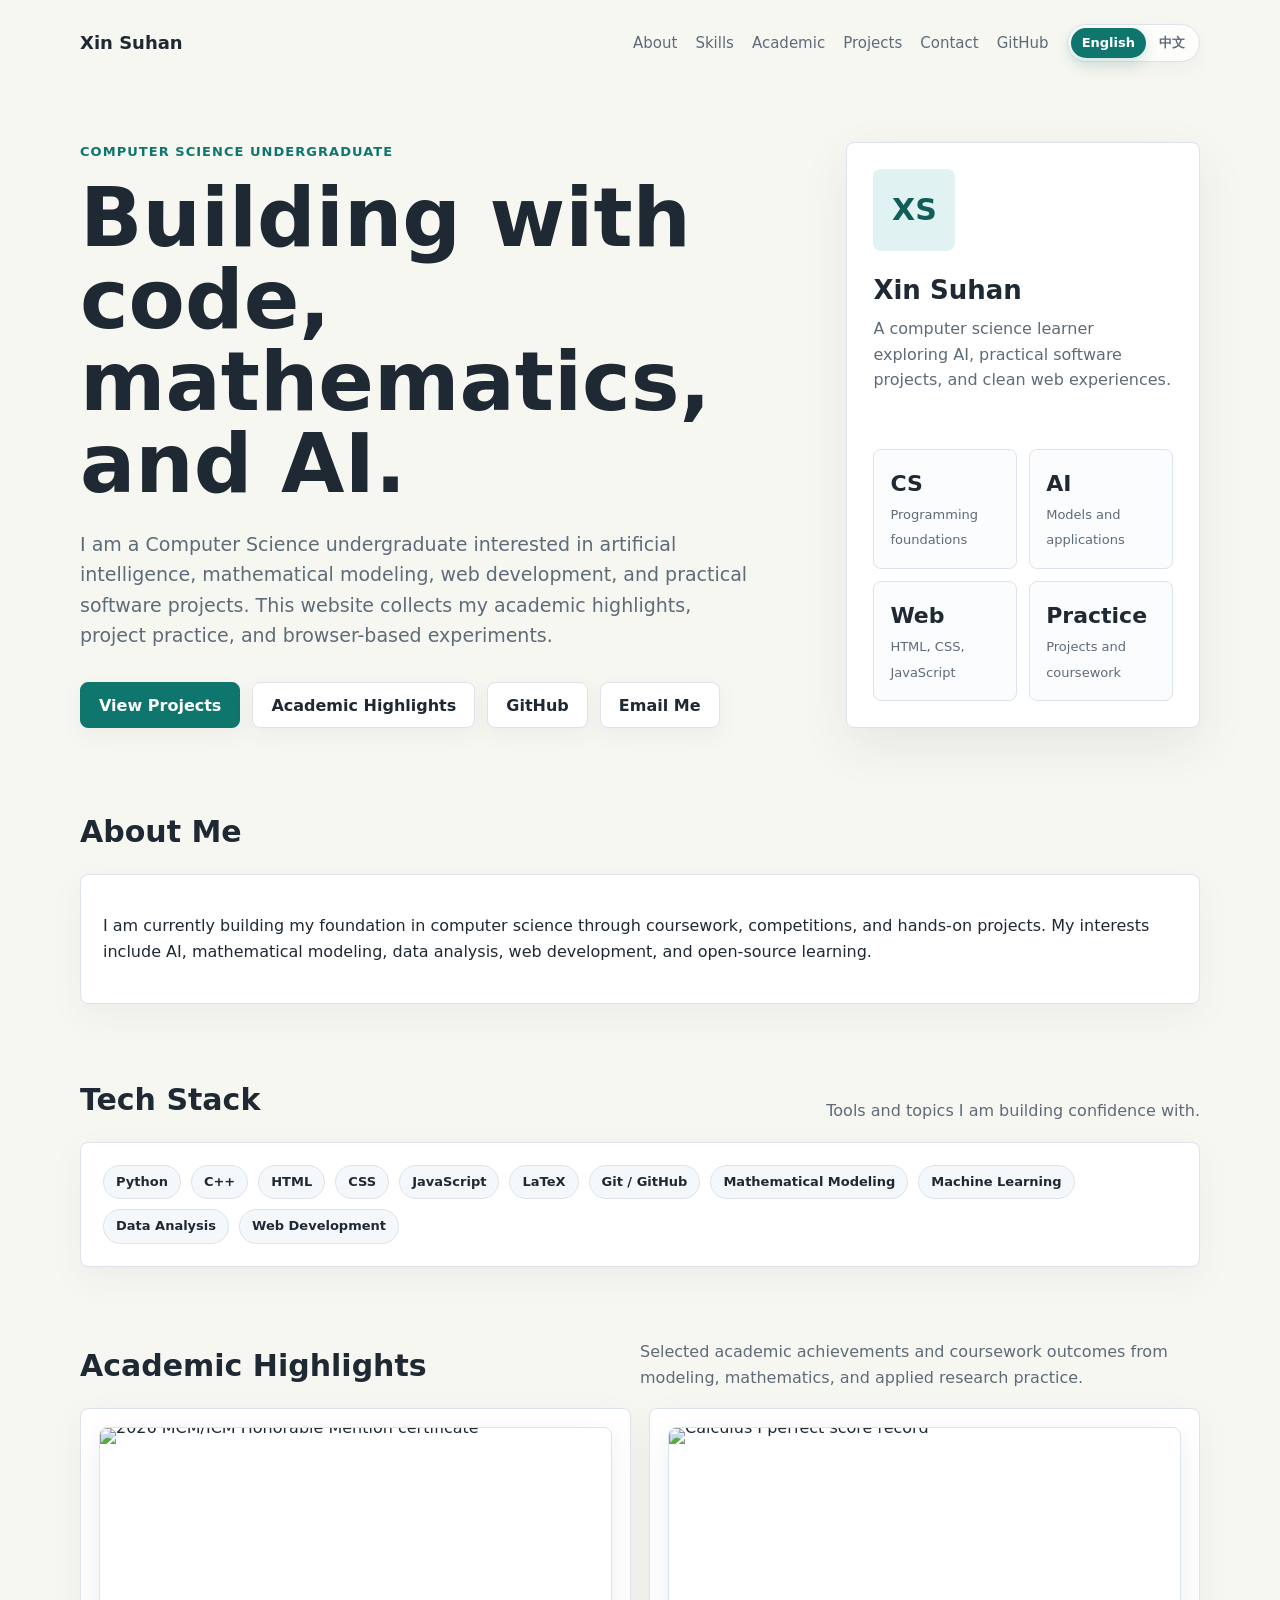
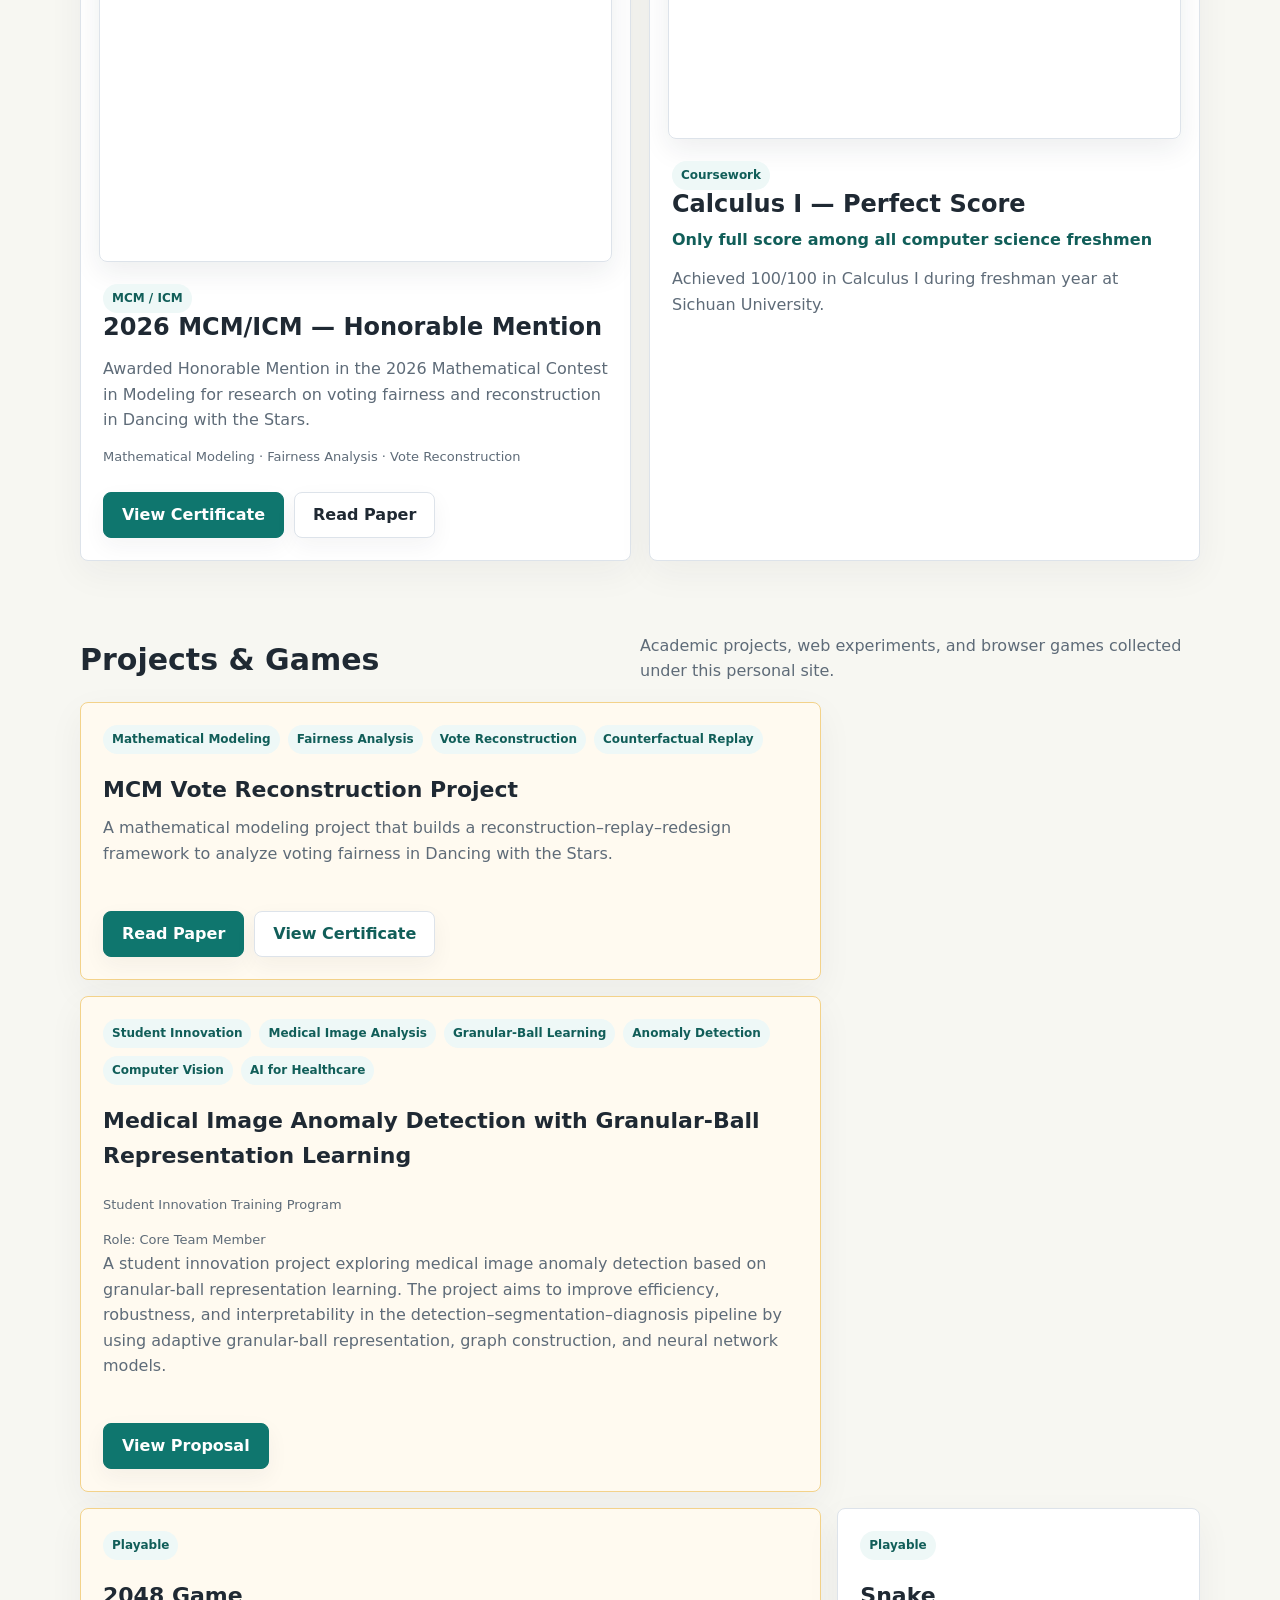
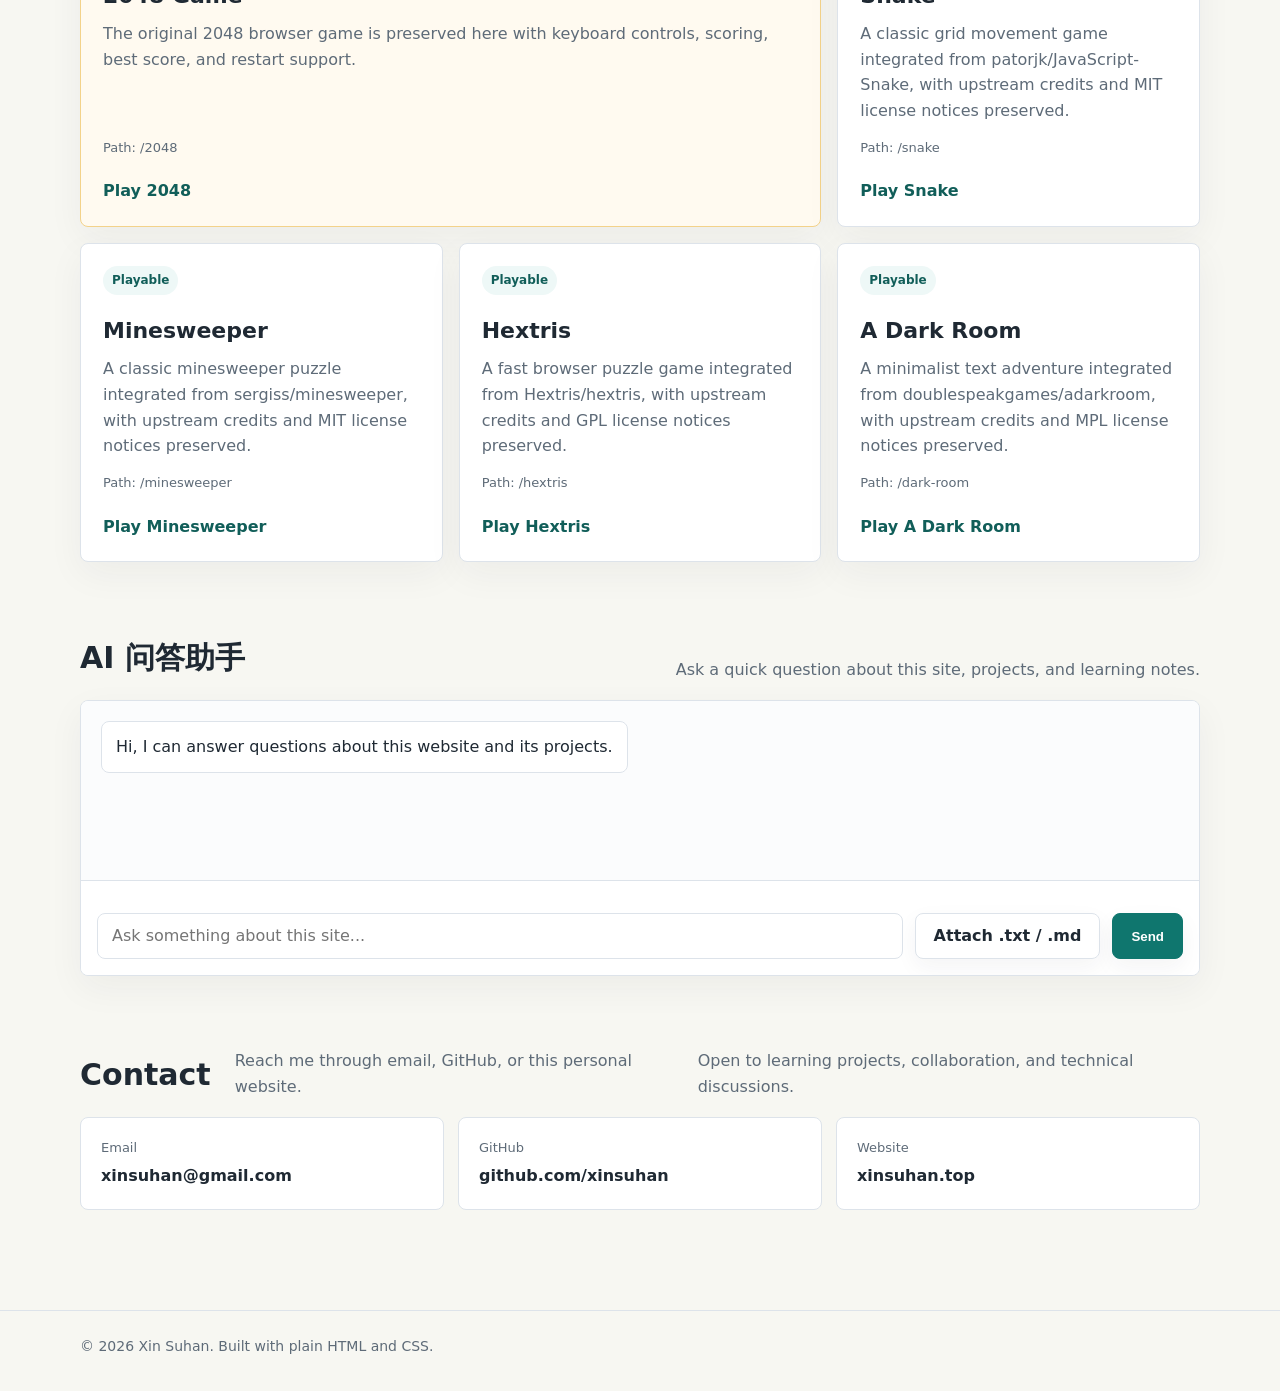
==== commit b42d0c2b: "Add lightweight file upload to AI assistant" ====
--- a/index.html
+++ b/index.html
@@ -484,6 +484,20 @@
     .ai-input:focus {
       outline: 2px solid rgba(15, 118, 110, 0.16);
       border-color: var(--primary);
+    }
+
+    .ai-file-input {
+      position: absolute;
+      width: 1px;
+      height: 1px;
+      opacity: 0;
+      pointer-events: none;
+    }
+
+    .ai-file-status {
+      padding: 16px 16px 0;
+      color: var(--muted);
+      font-size: 13px;
     }
     .contact {
       display: grid;
@@ -893,6 +907,7 @@
             Hi, I can answer questions about this website and its projects.
           </p>
         </div>
+        <div class="ai-file-status" id="ai-file-status" aria-live="polite"></div>
         <form class="ai-form" id="ai-form">
           <input
             class="ai-input"
@@ -904,6 +919,8 @@
             data-i18n-placeholder="aiPlaceholder"
             placeholder="Ask something about this site..."
           >
+          <input class="ai-file-input" id="ai-file" type="file" accept=".txt,.md,text/plain,text/markdown">
+          <label class="button" for="ai-file" data-i18n="aiAttachFile">Attach .txt / .md</label>
           <button class="button primary" type="submit" id="ai-send" data-i18n="aiSend">Send</button>
         </form>
       </div>
@@ -1045,6 +1062,11 @@
           aiWelcome: "Hi, I can answer questions about this website and its projects.",
           aiPlaceholder: "Ask something about this site...",
           aiSend: "Send",
+          aiAttachFile: "Attach .txt / .md",
+          aiFileReady: "Attached: {name}",
+          aiFileTooLarge: "File is too large. Please upload a .txt or .md file under 1MB.",
+          aiFileUnsupported: "Only .txt and .md files are supported.",
+          aiFileReadError: "Could not read this file. Please try another .txt or .md file.",
           aiThinking: "Thinking...",
           aiError: "The AI service is temporarily unavailable. Please try again later.",          contactTitle: "Contact",
           contactDescription: "Reach me through email, GitHub, or this personal website.",
@@ -1156,6 +1178,11 @@
           aiWelcome: "你好，我可以回答关于这个网站和项目的问题。",
           aiPlaceholder: "输入你想问的问题...",
           aiSend: "发送",
+          aiAttachFile: "上传 .txt / .md",
+          aiFileReady: "已上传：{name}",
+          aiFileTooLarge: "文件太大，请上传 1MB 以内的 .txt 或 .md 文件。",
+          aiFileUnsupported: "目前只支持 .txt 和 .md 文件。",
+          aiFileReadError: "无法读取该文件，请换一个 .txt 或 .md 文件。",
           aiThinking: "正在思考...",
           aiError: "AI 服务暂时不可用，请稍后再试。",          contactTitle: "联系",
           contactDescription: "可通过邮件、GitHub 或个人网站联系我。",
@@ -1233,6 +1260,32 @@
       const form = document.getElementById("ai-form");
       const input = document.getElementById("ai-input");
       const sendButton = document.getElementById("ai-send");
+      const fileInput = document.getElementById("ai-file");
+      const fileStatus = document.getElementById("ai-file-status");
+      const conversationMessages = [];
+      const MAX_HISTORY_TURNS = 6;
+      const MAX_FILE_SIZE_BYTES = 1024 * 1024;
+      const MAX_FILE_CONTEXT_CHARS = 8000;
+      let fileContext = null;
+
+      function trimConversationHistory() {
+        const maxMessages = MAX_HISTORY_TURNS * 2;
+        if (conversationMessages.length > maxMessages) {
+          conversationMessages.splice(0, conversationMessages.length - maxMessages);
+        }
+      }
+
+      function setFileStatus(text, isError) {
+        if (!fileStatus) {
+          return;
+        }
+        fileStatus.textContent = text || "";
+        fileStatus.style.color = isError ? "#8a2f2f" : "";
+      }
+
+      function isSupportedTextFile(file) {
+        return /\.(txt|md)$/i.test(file.name);
+      }
 
       function addMessage(text, type) {
         const message = document.createElement("p");
@@ -1243,6 +1296,46 @@
         return message;
       }
 
+      if (fileInput) {
+        fileInput.addEventListener("change", () => {
+          const file = fileInput.files && fileInput.files[0];
+          fileContext = null;
+          setFileStatus("");
+
+          if (!file) {
+            return;
+          }
+
+          if (!isSupportedTextFile(file)) {
+            fileInput.value = "";
+            setFileStatus(t("aiFileUnsupported"), true);
+            return;
+          }
+
+          if (file.size > MAX_FILE_SIZE_BYTES) {
+            fileInput.value = "";
+            setFileStatus(t("aiFileTooLarge"), true);
+            return;
+          }
+
+          const reader = new FileReader();
+          reader.addEventListener("load", () => {
+            const content = String(reader.result || "").slice(0, MAX_FILE_CONTEXT_CHARS);
+            fileContext = {
+              name: file.name,
+              content
+            };
+            setFileStatus(t("aiFileReady").replace("{name}", file.name), false);
+          });
+          reader.addEventListener("error", () => {
+            fileContext = null;
+            fileInput.value = "";
+            setFileStatus(t("aiFileReadError"), true);
+          });
+          reader.readAsText(file);
+        });
+      }
+
       if (form && chat && input && sendButton) {
         form.addEventListener("submit", async (event) => {
           event.preventDefault();
@@ -1256,6 +1349,7 @@
           input.disabled = true;
           sendButton.disabled = true;
           const thinking = addMessage(t("aiThinking"));
+          const history = conversationMessages.slice();
 
           try {
             const response = await fetch("/api/chat", {
@@ -1263,7 +1357,7 @@
               headers: {
                 "Content-Type": "application/json"
               },
-              body: JSON.stringify({ message })
+              body: JSON.stringify({ message, history, fileContext })
             });
 
             if (!response.ok) {
@@ -1276,6 +1370,11 @@
             }
 
             thinking.textContent = data.reply;
+            conversationMessages.push(
+              { role: "user", content: message },
+              { role: "assistant", content: data.reply }
+            );
+            trimConversationHistory();
           } catch (error) {
             thinking.textContent = t("aiError");
             thinking.classList.add("error");
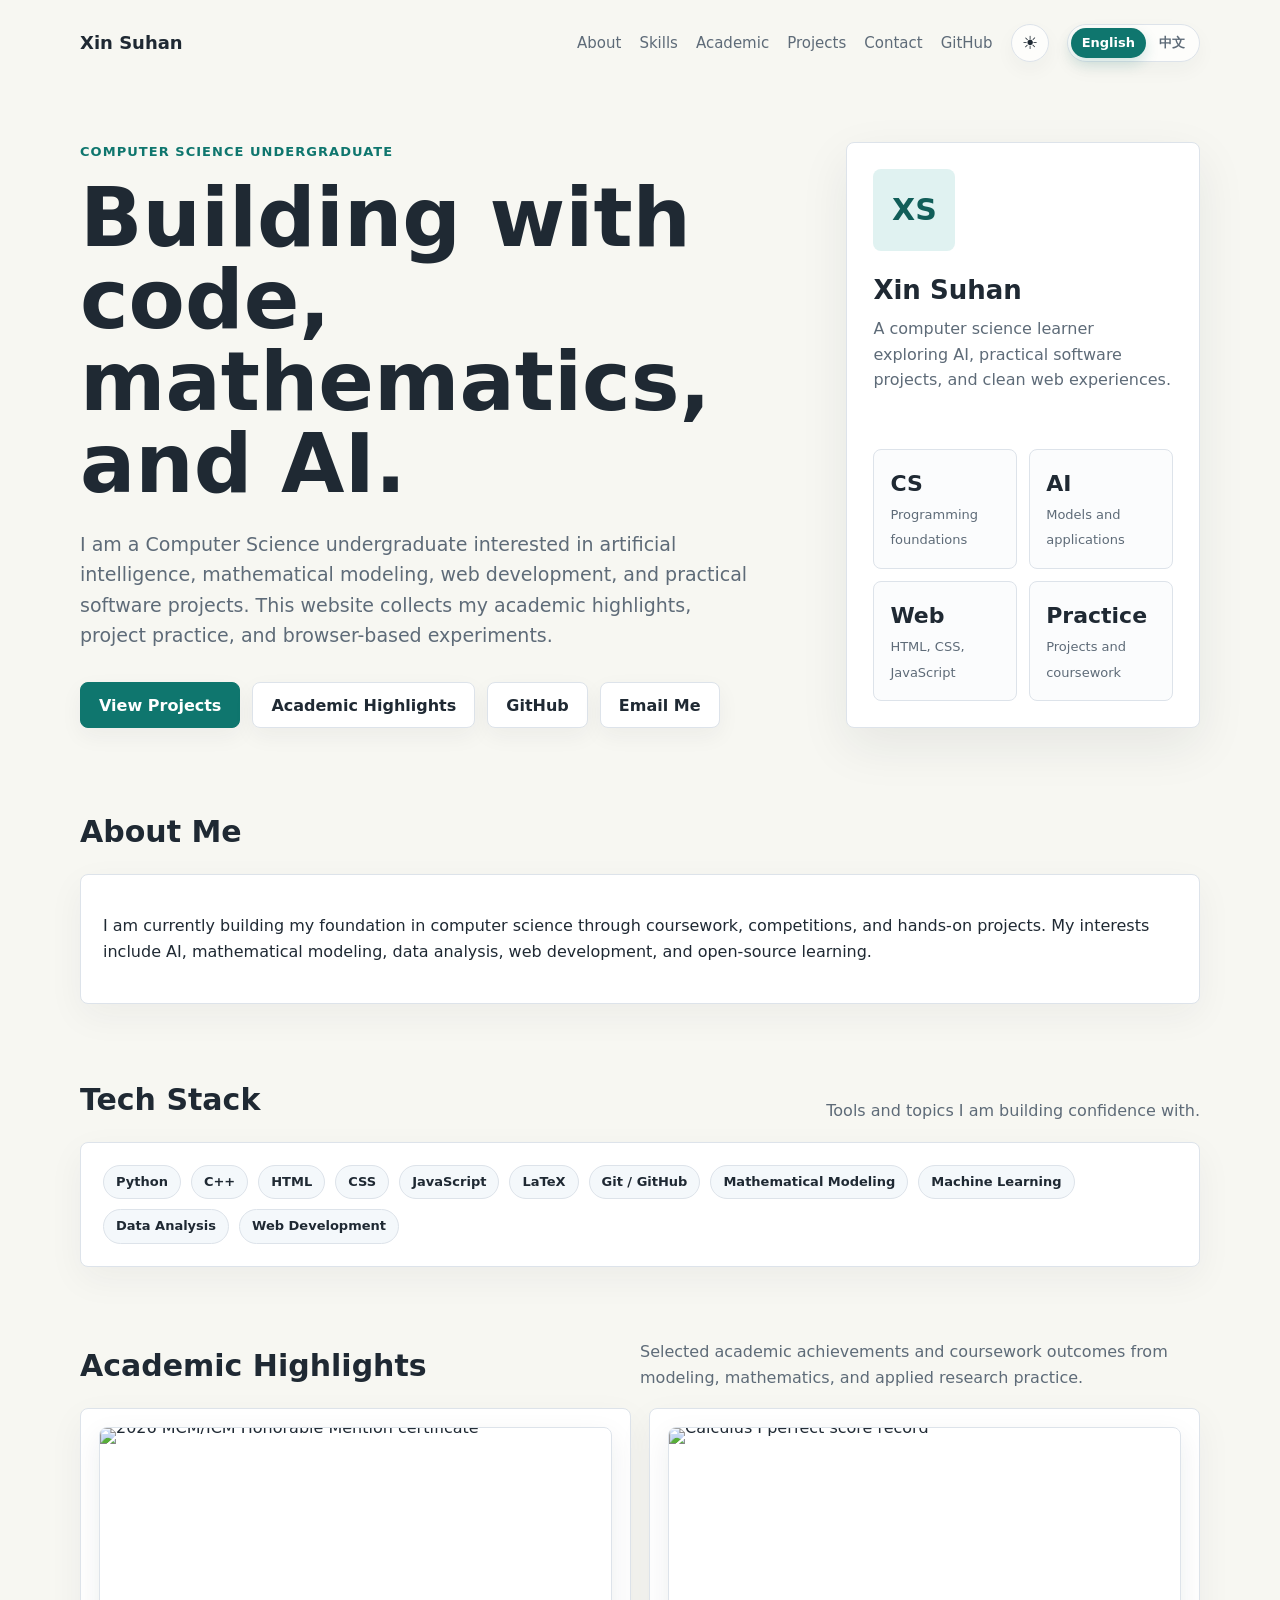
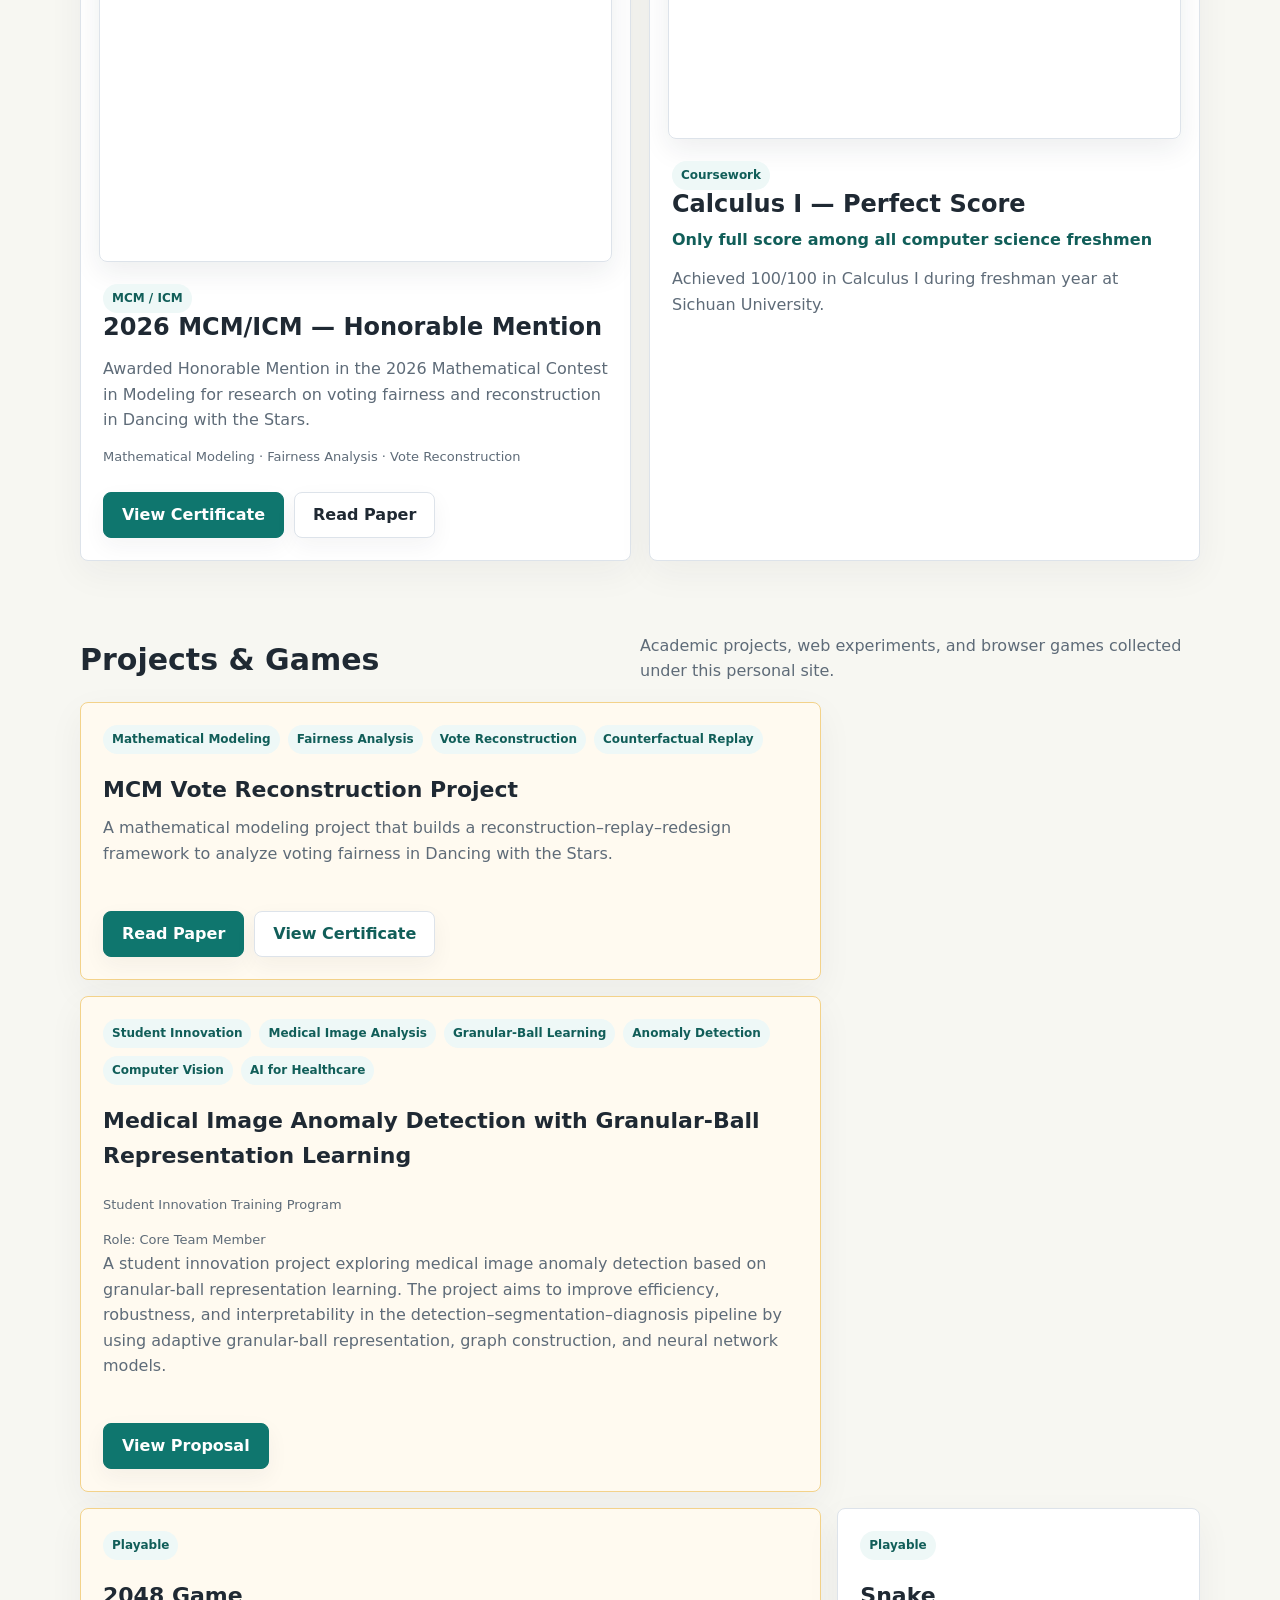
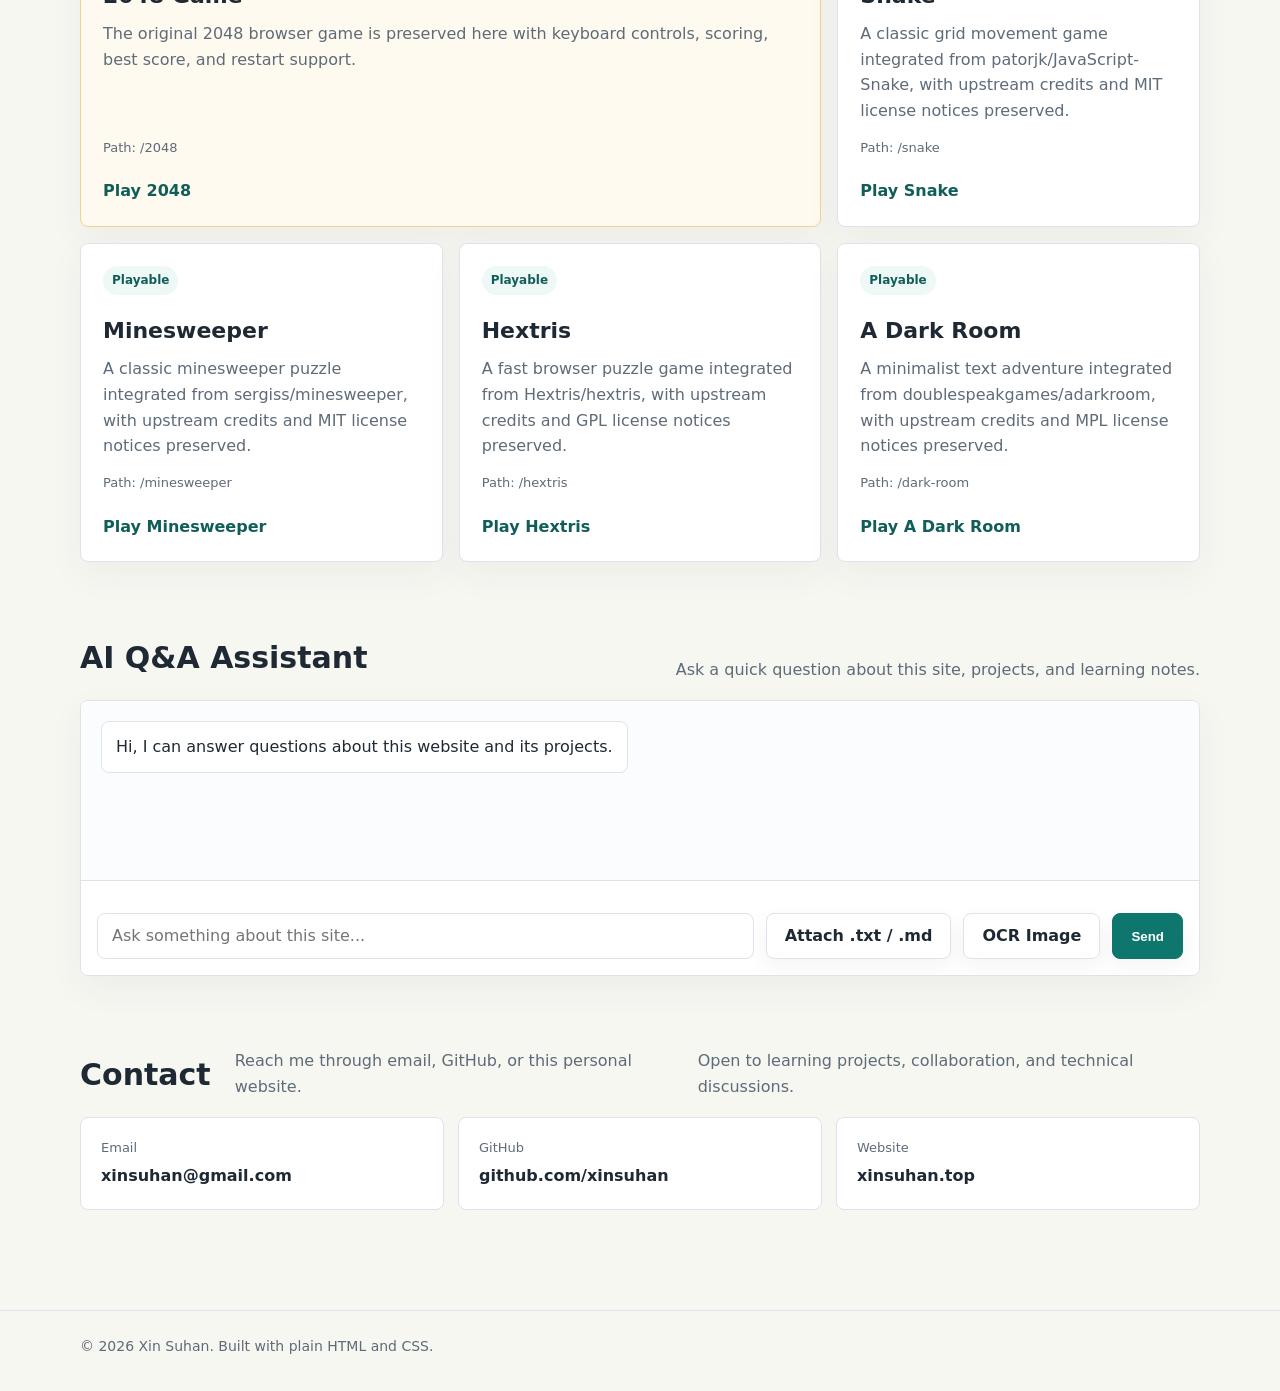
==== commit 54c54b33: "Add light dark theme toggle" ====
--- a/index.html
+++ b/index.html
@@ -1,631 +1,31 @@
 <!DOCTYPE html>
-<html lang="en">
+<html lang="en" data-api-base="">
 <head>
   <meta charset="utf-8">
   <meta name="viewport" content="width=device-width, initial-scale=1">
   <meta name="description" content="Xin Suhan - CS / AI student learning programming, web development, AI, and project practice." data-i18n="metaDescription">
   <title data-i18n="pageTitle">Xin Suhan | CS / AI Student</title>
+  <script>
+    (function () {
+      try {
+        var savedTheme = localStorage.getItem("homeTheme");
+        var systemTheme = window.matchMedia("(prefers-color-scheme: dark)").matches ? "dark" : "light";
+        document.documentElement.setAttribute("data-theme", savedTheme === "dark" || savedTheme === "light" ? savedTheme : systemTheme);
+      } catch (error) {
+        document.documentElement.setAttribute("data-theme", "light");
+      }
+    })();
+  </script>
   <link rel="shortcut icon" href="favicon.ico">
-  <style>
-    :root {
-      --bg: #f7f7f2;
-      --panel: #ffffff;
-      --text: #1f2933;
-      --muted: #5e6b78;
-      --line: #dde3ea;
-      --primary: #0f766e;
-      --primary-dark: #115e59;
-      --accent: #f59e0b;
-      --shadow: 0 18px 50px rgba(31, 41, 51, 0.08);
-    }
-
-    * {
-      box-sizing: border-box;
-    }
-
-    body {
-      margin: 0;
-      background: var(--bg);
-      color: var(--text);
-      font-family: Inter, ui-sans-serif, system-ui, -apple-system, BlinkMacSystemFont, "Segoe UI", sans-serif;
-      line-height: 1.6;
-    }
-
-    a {
-      color: inherit;
-      text-decoration: none;
-    }
-
-    .site {
-      width: min(1120px, calc(100% - 40px));
-      margin: 0 auto;
-    }
-
-    .nav {
-      display: flex;
-      align-items: center;
-      justify-content: space-between;
-      padding: 24px 0;
-    }
-
-    .brand {
-      font-size: 18px;
-      font-weight: 800;
-      letter-spacing: 0;
-    }
-
-    .nav-links {
-      display: flex;
-      flex-wrap: wrap;
-      gap: 18px;
-      color: var(--muted);
-      font-size: 15px;
-    }
-
-    .nav-links a:hover {
-      color: var(--primary);
-    }
-
-    .nav-right {
-      display: flex;
-      align-items: center;
-      gap: 18px;
-    }
-
-    .language-switch {
-      display: inline-flex;
-      align-items: center;
-      gap: 2px;
-      padding: 3px;
-      border: 1px solid var(--line);
-      border-radius: 999px;
-      background: rgba(255, 255, 255, 0.72);
-      box-shadow: 0 8px 20px rgba(31, 41, 51, 0.04);
-    }
-
-    .lang-button {
-      min-height: 30px;
-      padding: 0 11px;
-      border: 0;
-      border-radius: 999px;
-      background: transparent;
-      color: var(--muted);
-      font: inherit;
-      font-size: 13px;
-      font-weight: 750;
-      cursor: pointer;
-    }
-
-    .lang-button.active {
-      background: var(--primary);
-      color: #ffffff;
-      box-shadow: 0 6px 14px rgba(15, 118, 110, 0.18);
-    }
-
-    .hero {
-      display: grid;
-      grid-template-columns: minmax(0, 1.35fr) minmax(280px, 0.65fr);
-      gap: 32px;
-      align-items: stretch;
-      padding: 56px 0 44px;
-    }
-
-    .hero-main {
-      display: flex;
-      flex-direction: column;
-      justify-content: center;
-      min-height: 420px;
-    }
-
-    .eyebrow {
-      color: var(--primary);
-      font-weight: 800;
-      margin: 0 0 14px;
-      text-transform: uppercase;
-      font-size: 13px;
-      letter-spacing: 0.08em;
-    }
-
-    h1 {
-      margin: 0;
-      max-width: 760px;
-      font-size: clamp(44px, 8vw, 82px);
-      line-height: 1;
-      letter-spacing: 0;
-    }
-
-    .intro {
-      max-width: 680px;
-      margin: 24px 0 0;
-      color: var(--muted);
-      font-size: 19px;
-    }
-
-    .actions {
-      display: flex;
-      flex-wrap: wrap;
-      gap: 12px;
-      margin-top: 32px;
-    }
-
-    .button {
-      display: inline-flex;
-      align-items: center;
-      justify-content: center;
-      min-height: 46px;
-      padding: 0 18px;
-      border-radius: 8px;
-      border: 1px solid var(--line);
-      background: var(--panel);
-      color: var(--text);
-      font-weight: 750;
-      box-shadow: 0 8px 22px rgba(31, 41, 51, 0.05);
-    }
-
-    .button.primary {
-      border-color: var(--primary);
-      background: var(--primary);
-      color: #ffffff;
-    }
-
-    .button:hover {
-      transform: translateY(-1px);
-    }
-
-    .profile-card {
-      display: flex;
-      flex-direction: column;
-      justify-content: space-between;
-      min-height: 420px;
-      padding: 26px;
-      border: 1px solid var(--line);
-      border-radius: 8px;
-      background: var(--panel);
-      box-shadow: var(--shadow);
-    }
-
-    .profile-mark {
-      display: grid;
-      place-items: center;
-      width: 82px;
-      height: 82px;
-      border-radius: 8px;
-      background: #e0f2f1;
-      color: var(--primary-dark);
-      font-size: 30px;
-      font-weight: 900;
-    }
-
-    .profile-card h2 {
-      margin: 24px 0 10px;
-      font-size: 26px;
-      line-height: 1.2;
-    }
-
-    .profile-card p {
-      margin: 0;
-      color: var(--muted);
-    }
-
-    .stats {
-      display: grid;
-      grid-template-columns: repeat(2, 1fr);
-      gap: 12px;
-      margin-top: 26px;
-    }
-
-    .stat {
-      padding: 16px;
-      border: 1px solid var(--line);
-      border-radius: 8px;
-      background: #fbfcfd;
-    }
-
-    .stat strong {
-      display: block;
-      font-size: 22px;
-    }
-
-    .stat span {
-      color: var(--muted);
-      font-size: 13px;
-    }
-
-    section {
-      padding: 36px 0;
-    }
-
-    .section-head {
-      display: flex;
-      align-items: end;
-      justify-content: space-between;
-      gap: 24px;
-      margin-bottom: 18px;
-    }
-
-    .section-head h2 {
-      margin: 0;
-      font-size: 30px;
-    }
-
-    .section-head p {
-      max-width: 560px;
-      margin: 0;
-      color: var(--muted);
-    }
-
-    .project-grid {
-      display: grid;
-      grid-template-columns: repeat(3, minmax(0, 1fr));
-      gap: 16px;
-    }
-
-    .project-card {
-      display: flex;
-      flex-direction: column;
-      min-height: 230px;
-      padding: 22px;
-      border: 1px solid var(--line);
-      border-radius: 8px;
-      background: var(--panel);
-      box-shadow: 0 12px 36px rgba(31, 41, 51, 0.05);
-    }
-
-    .project-card.featured {
-      grid-column: span 2;
-      background: #fffaf0;
-      border-color: #f3d28a;
-    }
-
-    .tag {
-      align-self: flex-start;
-      padding: 5px 9px;
-      border-radius: 999px;
-      background: #eef8f7;
-      color: var(--primary-dark);
-      font-size: 12px;
-      font-weight: 800;
-    }
-
-    .project-card h3 {
-      margin: 18px 0 8px;
-      font-size: 22px;
-    }
-
-    .project-card p {
-      margin: 0;
-      color: var(--muted);
-      flex: 1;
-    }
-
-    .project-card a {
-      margin-top: 20px;
-      color: var(--primary-dark);
-      font-weight: 800;
-    }
-
-    .project-meta {
-      margin-top: 14px;
-      color: var(--muted);
-      font-size: 13px;
-    }
-
-    .tag-row {
-      display: flex;
-      flex-wrap: wrap;
-      gap: 8px;
-    }
-
-    .about-card,
-    .skills-card {
-      padding: 22px;
-      border: 1px solid var(--line);
-      border-radius: 8px;
-      background: var(--panel);
-      box-shadow: 0 12px 36px rgba(31, 41, 51, 0.05);
-    }
-
-    .skills-grid {
-      display: flex;
-      flex-wrap: wrap;
-      gap: 10px;
-    }
-
-    .skill-pill {
-      padding: 6px 12px;
-      border-radius: 999px;
-      border: 1px solid var(--line);
-      background: #f4f8fb;
-      font-size: 13px;
-      font-weight: 700;
-      color: var(--text);
-    }
-
-    .academic-grid {
-      display: grid;
-      grid-template-columns: repeat(2, minmax(0, 1fr));
-      gap: 18px;
-    }
-
-    .academic-card {
-      display: flex;
-      flex-direction: column;
-      overflow: hidden;
-      border: 1px solid var(--line);
-      border-radius: 8px;
-      background: var(--panel);
-      box-shadow: 0 12px 36px rgba(31, 41, 51, 0.05);
-      transition: transform 180ms ease, box-shadow 180ms ease, border-color 180ms ease;
-    }
-
-    .academic-card:hover {
-      transform: translateY(-2px);
-      border-color: #b7c6d4;
-      box-shadow: var(--shadow);
-    }
-
-    .academic-media {
-      display: block;
-      border-radius: 8px;
-      line-height: 0;
-      margin: 18px 18px 0;
-    }
-
-    .academic-image {
-      display: block;
-      width: 100%;
-      height: auto;
-      border: 1px solid var(--line);
-      border-radius: 8px;
-      box-shadow: 0 10px 28px rgba(31, 41, 51, 0.08);
-    }
-
-    .academic-body {
-      display: flex;
-      flex-direction: column;
-      flex: 1;
-      padding: 22px;
-    }
-
-    .academic-body h3 {
-      margin: 0;
-      font-size: 24px;
-      line-height: 1.2;
-    }
-
-    .academic-subtitle {
-      margin: 8px 0 0;
-      color: var(--primary-dark);
-      font-weight: 800;
-    }
-
-    .academic-description {
-      margin: 14px 0 0;
-      color: var(--muted);
-      flex: 1;
-    }
-
-    .academic-actions {
-      display: flex;
-      flex-wrap: wrap;
-      gap: 10px;
-      margin-top: 24px;
-    }
-
-    .ai-section {
-      display: block;
-      position: static;
-      visibility: visible;
-      opacity: 1;
-      clear: both;
-    }
-
-    .ai-card {
-      display: block;
-      border: 1px solid var(--line);
-      border-radius: 8px;
-      background: var(--panel);
-      box-shadow: 0 12px 36px rgba(31, 41, 51, 0.05);
-      overflow: hidden;
-    }
-
-    .ai-chat {
-      min-height: 180px;
-      max-height: 360px;
-      overflow-y: auto;
-      padding: 20px;
-      background: #fbfcfd;
-      border-bottom: 1px solid var(--line);
-    }
-
-    .ai-message {
-      width: fit-content;
-      max-width: min(760px, 100%);
-      margin: 0 0 12px;
-      padding: 12px 14px;
-      border-radius: 8px;
-      color: var(--text);
-      background: #ffffff;
-      border: 1px solid var(--line);
-      white-space: pre-wrap;
-    }
-
-    .ai-message.user {
-      margin-left: auto;
-      background: #e0f2f1;
-      border-color: #b7d9d5;
-    }
-
-    .ai-message.error {
-      color: #8a2f2f;
-      background: #fff1f1;
-      border-color: #f2c5c5;
-    }
-
-    .ai-form {
-      display: flex;
-      gap: 12px;
-      padding: 16px;
-      background: var(--panel);
-    }
-
-    .ai-input {
-      flex: 1;
-      min-width: 0;
-      min-height: 46px;
-      padding: 0 14px;
-      border: 1px solid var(--line);
-      border-radius: 8px;
-      background: #ffffff;
-      color: var(--text);
-      font: inherit;
-    }
-
-    .ai-input:focus {
-      outline: 2px solid rgba(15, 118, 110, 0.16);
-      border-color: var(--primary);
-    }
-
-    .ai-file-input {
-      position: absolute;
-      width: 1px;
-      height: 1px;
-      opacity: 0;
-      pointer-events: none;
-    }
-
-    .ai-file-status {
-      padding: 16px 16px 0;
-      color: var(--muted);
-      font-size: 13px;
-    }
-    .contact {
-      display: grid;
-      grid-template-columns: 1fr 1fr 1fr;
-      gap: 14px;
-      padding-bottom: 64px;
-    }
-
-    .contact-item {
-      padding: 20px;
-      border: 1px solid var(--line);
-      border-radius: 8px;
-      background: var(--panel);
-    }
-
-    .contact-item span {
-      display: block;
-      color: var(--muted);
-      font-size: 13px;
-      margin-bottom: 4px;
-    }
-
-    .contact-item a,
-    .contact-item strong {
-      font-weight: 800;
-      overflow-wrap: anywhere;
-    }
-
-    footer {
-      border-top: 1px solid var(--line);
-      padding: 24px 0 34px;
-      color: var(--muted);
-      font-size: 14px;
-    }
-
-    @media (max-width: 860px) {
-      .hero,
-      .contact {
-        grid-template-columns: 1fr;
-      }
-
-      .hero {
-        padding-top: 28px;
-      }
-
-      .hero-main,
-      .profile-card {
-        min-height: auto;
-      }
-
-      .project-grid {
-        grid-template-columns: repeat(2, minmax(0, 1fr));
-      }
-
-      .academic-grid {
-        grid-template-columns: 1fr;
-      }
-    }
-
-    @media (max-width: 560px) {
-      .site {
-        width: min(100% - 28px, 1120px);
-      }
-
-      .nav {
-        align-items: flex-start;
-        gap: 14px;
-        flex-direction: column;
-      }
-
-      .nav-links {
-        width: 100%;
-        justify-content: flex-start;
-        gap: 10px;
-      }
-
-      .nav-right {
-        width: 100%;
-        flex-direction: column;
-        align-items: flex-start;
-        gap: 12px;
-      }
-
-      .intro {
-        font-size: 17px;
-      }
-
-      .section-head {
-        display: block;
-      }
-
-      .section-head p {
-        margin-top: 8px;
-      }
-
-      .project-grid {
-        grid-template-columns: 1fr;
-      }
-
-      .project-card.featured {
-        grid-column: auto;
-      }
-
-      .stats {
-        grid-template-columns: 1fr;
-      }
-
-      .academic-body h3 {
-        font-size: 21px;
-      }
-
-      .academic-description {
-        font-size: 16px;
-      }
-      .ai-form {
-        flex-direction: column;
-      }
-
-      .ai-form .button {
-        width: 100%;
-      }
-    }
-  </style>
+  <link rel="stylesheet" href="https://cdn.jsdelivr.net/npm/katex@0.16.11/dist/katex.min.css" crossorigin="anonymous">
+  <script defer src="https://cdn.jsdelivr.net/npm/katex@0.16.11/dist/katex.min.js" crossorigin="anonymous"></script>
+  <script defer src="https://cdn.jsdelivr.net/npm/katex@0.16.11/dist/contrib/auto-render.min.js" crossorigin="anonymous"></script>
+  <link rel="stylesheet" href="./css/site.css">
 </head>
 <body>
   <main class="site">
     <nav class="nav" aria-label="Primary navigation">
-      <a class="brand" href="/">Xin Suhan</a>
+      <a class="brand" href="./">Xin Suhan</a>
       <div class="nav-right">
         <div class="nav-links">
           <a href="#about" data-i18n="navAbout">About</a>
@@ -635,6 +35,10 @@
           <a href="#contact" data-i18n="navContact">Contact</a>
           <a href="https://github.com/xinsuhan" data-i18n="navGitHub">GitHub</a>
         </div>
+        <button class="theme-toggle" id="theme-toggle" type="button" aria-label="Switch theme" title="Switch theme">
+          <span class="theme-icon theme-icon-sun" aria-hidden="true">☀</span>
+          <span class="theme-icon theme-icon-moon" aria-hidden="true">☾</span>
+        </button>
         <div class="language-switch" aria-label="Language selector">
           <button class="lang-button active" type="button" data-lang-option="en" aria-pressed="true">English</button>
           <button class="lang-button" type="button" data-lang-option="zh" aria-pressed="false">中文</button>
@@ -736,10 +140,10 @@
 
       <div class="academic-grid">
         <article class="academic-card">
-          <a class="academic-media" href="/assets/mcm-hm.jpg" aria-label="Open full 2026 MCM/ICM Honorable Mention certificate">
+          <a class="academic-media" href="./assets/mcm-hm.jpg" aria-label="Open full 2026 MCM/ICM Honorable Mention certificate">
             <img
               class="academic-image"
-              src="/assets/mcm-hm.jpg"
+              src="./assets/mcm-hm.jpg"
               alt="2026 MCM/ICM Honorable Mention certificate"
               width="1224"
               height="1037"
@@ -759,17 +163,17 @@
               Mathematical Modeling · Fairness Analysis · Vote Reconstruction
             </div>
             <div class="academic-actions">
-              <a class="button primary" href="/assets/mcm-hm.jpg" data-i18n="buttonViewCertificate">View Certificate</a>
-              <a class="button" href="/assets/mcm-paper.pdf" data-i18n="buttonReadPaper">Read Paper</a>
+              <a class="button primary" href="./assets/mcm-hm.jpg" data-i18n="buttonViewCertificate">View Certificate</a>
+              <a class="button" href="./assets/mcm-paper.pdf" data-i18n="buttonReadPaper">Read Paper</a>
             </div>
           </div>
         </article>
 
         <article class="academic-card">
-          <a class="academic-media" href="/assets/calculus-100.jpg" aria-label="Open full Calculus I perfect score image">
+          <a class="academic-media" href="./assets/calculus-100.jpg" aria-label="Open full Calculus I perfect score image">
             <img
               class="academic-image"
-              src="/assets/calculus-100.jpg"
+              src="./assets/calculus-100.jpg"
               alt="Calculus I perfect score record"
               width="1078"
               height="653"
@@ -813,8 +217,8 @@
             framework to analyze voting fairness in Dancing with the Stars.
           </p>
           <div class="academic-actions">
-            <a class="button primary" href="/assets/mcm-paper.pdf" data-i18n="buttonReadPaper">Read Paper</a>
-            <a class="button" href="/assets/mcm-hm.jpg" data-i18n="buttonViewCertificate">View Certificate</a>
+            <a class="button primary" href="./assets/mcm-paper.pdf" data-i18n="buttonReadPaper">Read Paper</a>
+            <a class="button" href="./assets/mcm-hm.jpg" data-i18n="buttonViewCertificate">View Certificate</a>
           </div>
         </article>
         <article class="project-card featured">
@@ -833,7 +237,7 @@
             A student innovation project exploring medical image anomaly detection based on granular-ball representation learning. The project aims to improve efficiency, robustness, and interpretability in the detection–segmentation–diagnosis pipeline by using adaptive granular-ball representation, graph construction, and neural network models.
           </p>
           <div class="academic-actions">
-            <a class="button primary" href="/assets/dachuang-proposal-redacted.pdf" data-i18n="buttonViewRedacted">View Redacted Proposal</a>
+            <a class="button primary" href="./assets/dachuang-proposal-redacted.pdf" data-i18n="buttonViewRedacted">View Redacted Proposal</a>
           </div>
         </article>
         <article class="project-card featured">
@@ -844,7 +248,7 @@
             controls, scoring, best score, and restart support.
           </p>
           <div class="project-meta" data-i18n="path2048">Path: /2048</div>
-          <a href="/2048/" data-i18n="buttonPlay2048">Play 2048</a>
+          <a href="./2048/" data-i18n="buttonPlay2048">Play 2048</a>
         </article>
 
         <article class="project-card">
@@ -856,7 +260,7 @@
             notices preserved.
           </p>
           <div class="project-meta" data-i18n="pathSnake">Path: /snake</div>
-          <a href="/snake/" data-i18n="buttonPlaySnake">Play Snake</a>
+          <a href="./snake/" data-i18n="buttonPlaySnake">Play Snake</a>
         </article>
 
         <article class="project-card">
@@ -867,7 +271,7 @@
             with upstream credits and MIT license notices preserved.
           </p>
           <div class="project-meta" data-i18n="pathMinesweeper">Path: /minesweeper</div>
-          <a href="/minesweeper/" data-i18n="buttonPlayMinesweeper">Play Minesweeper</a>
+          <a href="./minesweeper/" data-i18n="buttonPlayMinesweeper">Play Minesweeper</a>
         </article>
 
         <article class="project-card">
@@ -878,7 +282,7 @@
             upstream credits and GPL license notices preserved.
           </p>
           <div class="project-meta" data-i18n="pathHextris">Path: /hextris</div>
-          <a href="/hextris/" data-i18n="buttonPlayHextris">Play Hextris</a>
+          <a href="./hextris/" data-i18n="buttonPlayHextris">Play Hextris</a>
         </article>
 
         <article class="project-card">
@@ -890,14 +294,14 @@
             notices preserved.
           </p>
           <div class="project-meta" data-i18n="pathDarkRoom">Path: /dark-room</div>
-          <a href="/dark-room/" data-i18n="buttonPlayDarkRoom">Play A Dark Room</a>
+          <a href="./dark-room/" data-i18n="buttonPlayDarkRoom">Play A Dark Room</a>
         </article>
       </div>
     </section>
 
     <section class="ai-section" id="ai-assistant" aria-labelledby="ai-title">
       <div class="section-head">
-        <h2 id="ai-title">AI 问答助手</h2>
+        <h2 id="ai-title" data-i18n="aiTitle">AI 问答助手</h2>
         <p data-i18n="aiDescription">Ask a quick question about this site, projects, and learning notes.</p>
       </div>
 
@@ -921,6 +325,8 @@
           >
           <input class="ai-file-input" id="ai-file" type="file" accept=".txt,.md,text/plain,text/markdown">
           <label class="button" for="ai-file" data-i18n="aiAttachFile">Attach .txt / .md</label>
+          <input class="ai-file-input" id="ai-image" type="file" accept="image/png,image/jpeg,image/webp">
+          <label class="button" for="ai-image" data-i18n="aiAttachImage">OCR Image</label>
           <button class="button primary" type="submit" id="ai-send" data-i18n="aiSend">Send</button>
         </form>
       </div>
@@ -952,441 +358,6 @@
   <footer>
     <div class="site" data-i18n="footerText">© 2026 Xin Suhan. Built with plain HTML and CSS.</div>
   </footer>
-  <script>
-    (function () {
-      const STORAGE_KEY = "homeLanguage";
-      const translations = {
-        en: {
-          pageTitle: "Xin Suhan | Computer Science Undergraduate",
-          metaDescription: "Xin Suhan - Computer Science undergraduate focused on AI, mathematical modeling, web development, and project practice.",
-          navAbout: "About",
-          navSkills: "Skills",
-          navAcademic: "Academic",
-          navProjects: "Projects",
-          navContact: "Contact",
-          navGitHub: "GitHub",
-          heroEyebrow: "Computer Science Undergraduate",
-          heroTitle: "Building with code, mathematics, and AI.",
-          heroIntro:
-            "I am a Computer Science undergraduate interested in artificial intelligence, mathematical modeling, web development, and practical software projects. This website collects my academic highlights, project practice, and browser-based experiments.",
-          buttonViewProjects: "View Projects",
-          buttonAcademicHighlights: "Academic Highlights",
-          buttonViewGitHub: "GitHub",
-          buttonEmailMe: "Email Me",
-          profileDescription:
-            "A computer science learner exploring AI, practical software projects, and clean web experiences.",
-          profileStatCs: "Programming foundations",
-          profileStatAi: "Models and applications",
-          profileStatWeb: "HTML, CSS, JavaScript",
-          profileStatPractice: "Projects and coursework",
-          aboutTitle: "About Me",
-          aboutBody:
-            "I am currently building my foundation in computer science through coursework, competitions, and hands-on projects. My interests include AI, mathematical modeling, data analysis, web development, and open-source learning.",
-          skillsTitle: "Tech Stack",
-          skillsDescription: "Tools and topics I am building confidence with.",
-          skillPython: "Python",
-          skillCpp: "C++",
-          skillHtml: "HTML",
-          skillCss: "CSS",
-          skillJavaScript: "JavaScript",
-          skillLatex: "LaTeX",
-          skillGit: "Git / GitHub",
-          skillModeling: "Mathematical Modeling",
-          skillMl: "Machine Learning",
-          skillData: "Data Analysis",
-          skillWeb: "Web Development",
-          academicTitle: "Academic Highlights",
-          academicDescription:
-            "Selected academic achievements and coursework outcomes from modeling, mathematics, and applied research practice.",
-          mcmTag: "MCM / ICM",
-          mcmTitle: "2026 MCM/ICM — Honorable Mention",
-          mcmDescription:
-            "Awarded Honorable Mention in the 2026 Mathematical Contest in Modeling for research on voting fairness and reconstruction in Dancing with the Stars.",
-          mcmKeywords: "Mathematical Modeling · Fairness Analysis · Vote Reconstruction",
-          buttonViewCertificate: "View Certificate",
-          buttonReadPaper: "Read Paper",
-          courseworkTag: "Coursework",
-          calculusTitle: "Calculus I — Perfect Score",
-          calculusSubtitle: "Only full score among all computer science freshmen",
-          calculusDescription: "Achieved 100/100 in Calculus I during freshman year at Sichuan University.",
-          gamesTitle: "Projects & Games",
-          gamesDescription:
-            "Academic projects, web experiments, and browser games collected under this personal site.",
-          projectTagModeling: "Mathematical Modeling",
-          projectTagFairness: "Fairness Analysis",
-          projectTagVote: "Vote Reconstruction",
-          projectTagReplay: "Counterfactual Replay",
-          mcmProjectTitle: "MCM Vote Reconstruction Project",
-          mcmProjectDescription:
-            "A mathematical modeling project that builds a reconstruction–replay–redesign framework to analyze voting fairness in Dancing with the Stars.",
-          dachuangTagInnovation: "Student Innovation",
-          dachuangTagMedical: "Medical Image Analysis",
-          dachuangTagGranular: "Granular-Ball Learning",
-          dachuangTagAnomaly: "Anomaly Detection",
-          dachuangTagVision: "Computer Vision",
-          dachuangTagHealthcare: "AI for Healthcare",
-          dachuangTitle: "Medical Image Anomaly Detection with Granular-Ball Representation Learning",
-          dachuangType: "Student Innovation Training Program",
-          dachuangRole: "Role: Core Team Member",
-          dachuangDescription:
-            "A student innovation project exploring medical image anomaly detection based on granular-ball representation learning. The project aims to improve efficiency, robustness, and interpretability in the detection–segmentation–diagnosis pipeline by using adaptive granular-ball representation, graph construction, and neural network models.",
-          buttonViewRedacted: "View Proposal",
-          playableTag: "Playable",
-          game2048Title: "2048 Game",
-          game2048Description:
-            "The original 2048 browser game is preserved here with keyboard controls, scoring, best score, and restart support.",
-          path2048: "Path: /2048",
-          buttonPlay2048: "Play 2048",
-          snakeTitle: "Snake",
-          snakeDescription:
-            "A classic grid movement game integrated from patorjk/JavaScript-Snake, with upstream credits and MIT license notices preserved.",
-          pathSnake: "Path: /snake",
-          buttonPlaySnake: "Play Snake",
-          minesweeperTitle: "Minesweeper",
-          minesweeperDescription:
-            "A classic minesweeper puzzle integrated from sergiss/minesweeper, with upstream credits and MIT license notices preserved.",
-          pathMinesweeper: "Path: /minesweeper",
-          buttonPlayMinesweeper: "Play Minesweeper",
-          hextrisTitle: "Hextris",
-          hextrisDescription:
-            "A fast browser puzzle game integrated from Hextris/hextris, with upstream credits and GPL license notices preserved.",
-          pathHextris: "Path: /hextris",
-          buttonPlayHextris: "Play Hextris",
-          darkRoomTitle: "A Dark Room",
-          darkRoomDescription:
-            "A minimalist text adventure integrated from doublespeakgames/adarkroom, with upstream credits and MPL license notices preserved.",
-          pathDarkRoom: "Path: /dark-room",
-          buttonPlayDarkRoom: "Play A Dark Room",
-          aiTitle: "AI 问答助手",
-          aiDescription: "Ask a quick question about this site, projects, and learning notes.",
-          aiWelcome: "Hi, I can answer questions about this website and its projects.",
-          aiPlaceholder: "Ask something about this site...",
-          aiSend: "Send",
-          aiAttachFile: "Attach .txt / .md",
-          aiFileReady: "Attached: {name}",
-          aiFileTooLarge: "File is too large. Please upload a .txt or .md file under 1MB.",
-          aiFileUnsupported: "Only .txt and .md files are supported.",
-          aiFileReadError: "Could not read this file. Please try another .txt or .md file.",
-          aiThinking: "Thinking...",
-          aiError: "The AI service is temporarily unavailable. Please try again later.",          contactTitle: "Contact",
-          contactDescription: "Reach me through email, GitHub, or this personal website.",
-          contactNote: "Open to learning projects, collaboration, and technical discussions.",
-          contactEmailLabel: "Email",
-          contactGitHubLabel: "GitHub",
-          contactWebsiteLabel: "Website",
-          footerText: "© 2026 Xin Suhan. Built with plain HTML and CSS."
-        },
-        zh: {
-          pageTitle: "辛苏涵 | 计算机科学本科生",
-          metaDescription: "辛苏涵 - 计算机科学本科生，关注 AI、数学建模、Web 开发与项目实践。",
-          navAbout: "关于我",
-          navSkills: "技能",
-          navAcademic: "学术",
-          navProjects: "项目",
-          navContact: "联系",
-          navGitHub: "GitHub",
-          heroEyebrow: "计算机科学本科生",
-          heroTitle: "用代码、数学和 AI 构建自己的作品。",
-          heroIntro:
-            "我是计算机科学本科生，关注人工智能、数学建模、Web 开发和软件项目实践。这个网站用于展示我的学术成果、项目实践和一些浏览器实验。",
-          buttonViewProjects: "查看项目",
-          buttonAcademicHighlights: "学术亮点",
-          buttonViewGitHub: "GitHub",
-          buttonEmailMe: "联系我",
-          profileDescription: "计算机科学学习者，探索 AI、实用软件项目与简洁的 Web 体验。",
-          profileStatCs: "编程基础",
-          profileStatAi: "模型与应用",
-          profileStatWeb: "HTML、CSS、JavaScript",
-          profileStatPractice: "项目与课程",
-          aboutTitle: "关于我",
-          aboutBody:
-            "我正在通过课程学习、竞赛实践和项目开发夯实计算机科学基础。我的兴趣方向包括人工智能、数学建模、数据分析、Web 开发和开源学习。",
-          skillsTitle: "技术栈",
-          skillsDescription: "正在持续夯实的工具与方向。",
-          skillPython: "Python",
-          skillCpp: "C++",
-          skillHtml: "HTML",
-          skillCss: "CSS",
-          skillJavaScript: "JavaScript",
-          skillLatex: "LaTeX",
-          skillGit: "Git / GitHub",
-          skillModeling: "数学建模",
-          skillMl: "机器学习",
-          skillData: "数据分析",
-          skillWeb: "Web 开发",
-          academicTitle: "学术亮点",
-          academicDescription: "来自建模、数学与应用研究实践的学术成果与课程表现。",
-          mcmTag: "MCM / ICM",
-          mcmTitle: "2026 MCM/ICM — 优秀奖",
-          mcmDescription:
-            "在 2026 年美国大学生数学建模竞赛中获得优秀奖，研究主题为《与星共舞》的投票公平与重建。",
-          mcmKeywords: "数学建模 · 公平性分析 · 投票重构",
-          buttonViewCertificate: "查看证书",
-          buttonReadPaper: "阅读论文",
-          courseworkTag: "课程",
-          calculusTitle: "微积分 I — 满分",
-          calculusSubtitle: "全计算机新生中唯一满分",
-          calculusDescription: "在四川大学大一学年取得微积分 I 100/100。",
-          gamesTitle: "项目与游戏",
-          gamesDescription: "个人站点收录的学术项目、Web 实验与浏览器小游戏。",
-          projectTagModeling: "数学建模",
-          projectTagFairness: "公平性分析",
-          projectTagVote: "投票重构",
-          projectTagReplay: "反事实重放",
-          mcmProjectTitle: "美赛投票重构与公平性分析项目",
-          mcmProjectDescription:
-            "一个数学建模项目，通过“重构—重放—重设计”框架分析 Dancing with the Stars 中的投票公平性问题。",
-          dachuangTagInnovation: "大创项目",
-          dachuangTagMedical: "医学图像分析",
-          dachuangTagGranular: "粒球表示学习",
-          dachuangTagAnomaly: "异常检测",
-          dachuangTagVision: "计算机视觉",
-          dachuangTagHealthcare: "医疗 AI",
-          dachuangTitle: "基于粒球表示学习的医学图像异常检测技术",
-          dachuangType: "大学生创新训练计划项目",
-          dachuangRole: "角色：核心成员",
-          dachuangDescription:
-            "一个基于粒球表示学习的医学图像异常检测大创项目，目标是通过自适应粒球表示、图结构构建和神经网络模型，提升医学图像“检测—分割—诊断”流程的效率、鲁棒性和可解释性。",
-          buttonViewRedacted: "查看脱敏申报书",
-          playableTag: "可游玩",
-          game2048Title: "2048 游戏",
-          game2048Description: "保留原版 2048 浏览器游戏，支持键盘操控、计分、最高分与重开。",
-          path2048: "路径：/2048",
-          buttonPlay2048: "开始 2048",
-          snakeTitle: "贪吃蛇",
-          snakeDescription:
-            "集成自 patorjk/JavaScript-Snake 的经典网格移动游戏，保留上游署名与 MIT 许可声明。",
-          pathSnake: "路径：/snake",
-          buttonPlaySnake: "开始贪吃蛇",
-          minesweeperTitle: "扫雷",
-          minesweeperDescription:
-            "集成自 sergiss/minesweeper 的经典扫雷游戏，保留上游署名与 MIT 许可声明。",
-          pathMinesweeper: "路径：/minesweeper",
-          buttonPlayMinesweeper: "开始扫雷",
-          hextrisTitle: "Hextris",
-          hextrisDescription:
-            "集成自 Hextris/hextris 的高速益智游戏，保留上游署名与 GPL 许可声明。",
-          pathHextris: "路径：/hextris",
-          buttonPlayHextris: "开始 Hextris",
-          darkRoomTitle: "A Dark Room",
-          darkRoomDescription:
-            "集成自 doublespeakgames/adarkroom 的极简文字冒险游戏，保留上游署名与 MPL 许可声明。",
-          pathDarkRoom: "路径：/dark-room",
-          buttonPlayDarkRoom: "开始 A Dark Room",
-          aiTitle: "AI 问答助手",
-          aiDescription: "可以快速提问这个网站、项目和学习记录相关的问题。",
-          aiWelcome: "你好，我可以回答关于这个网站和项目的问题。",
-          aiPlaceholder: "输入你想问的问题...",
-          aiSend: "发送",
-          aiAttachFile: "上传 .txt / .md",
-          aiFileReady: "已上传：{name}",
-          aiFileTooLarge: "文件太大，请上传 1MB 以内的 .txt 或 .md 文件。",
-          aiFileUnsupported: "目前只支持 .txt 和 .md 文件。",
-          aiFileReadError: "无法读取该文件，请换一个 .txt 或 .md 文件。",
-          aiThinking: "正在思考...",
-          aiError: "AI 服务暂时不可用，请稍后再试。",          contactTitle: "联系",
-          contactDescription: "可通过邮件、GitHub 或个人网站联系我。",
-          contactNote: "欢迎交流学习项目、合作想法和技术问题。",
-          contactEmailLabel: "邮箱",
-          contactGitHubLabel: "GitHub",
-          contactWebsiteLabel: "网站",
-          footerText: "© 2026 辛苏涵。使用原生 HTML 与 CSS 构建。"
-        }
-      };
-
-      const buttons = Array.from(document.querySelectorAll("[data-lang-option]"));
-
-      function normalizeLang(value) {
-        return value === "zh" ? "zh" : "en";
-      }
-
-      function currentLang() {
-        return document.documentElement.lang === "zh-CN" ? "zh" : "en";
-      }
-
-      function t(key) {
-        const dictionary = translations[currentLang()] || translations.en;
-        return dictionary[key] || translations.en[key] || "";
-      }
-      function applyTranslations(lang) {
-        const dictionary = translations[lang] || translations.en;
-        document.documentElement.lang = lang === "zh" ? "zh-CN" : "en";
-        document.querySelectorAll("[data-i18n]").forEach((element) => {
-          const key = element.getAttribute("data-i18n");
-          const text = dictionary[key];
-          if (!text) {
-            return;
-          }
-          if (element.tagName === "META") {
-            element.setAttribute("content", text);
-          } else {
-            element.textContent = text;
-          }
-        });
-
-        document.querySelectorAll("[data-i18n-placeholder]").forEach((element) => {
-          const key = element.getAttribute("data-i18n-placeholder");
-          const text = dictionary[key];
-          if (text) {
-            element.setAttribute("placeholder", text);
-          }
-        });
-        buttons.forEach((button) => {
-          const isActive = button.getAttribute("data-lang-option") === lang;
-          button.classList.toggle("active", isActive);
-          button.setAttribute("aria-pressed", isActive ? "true" : "false");
-        });
-      }
-
-      function setLanguage(lang, persist) {
-        const normalized = normalizeLang(lang);
-        applyTranslations(normalized);
-        if (persist) {
-          localStorage.setItem(STORAGE_KEY, normalized);
-        }
-      }
-
-      const stored = localStorage.getItem(STORAGE_KEY);
-      const browserLang = (navigator.language || "").toLowerCase().startsWith("zh") ? "zh" : "en";
-      const initialLang = stored ? normalizeLang(stored) : browserLang;
-
-      buttons.forEach((button) => {
-        button.addEventListener("click", () => {
-          setLanguage(button.getAttribute("data-lang-option"), true);
-        });
-      });
-
-      const chat = document.getElementById("ai-chat");
-      const form = document.getElementById("ai-form");
-      const input = document.getElementById("ai-input");
-      const sendButton = document.getElementById("ai-send");
-      const fileInput = document.getElementById("ai-file");
-      const fileStatus = document.getElementById("ai-file-status");
-      const conversationMessages = [];
-      const MAX_HISTORY_TURNS = 6;
-      const MAX_FILE_SIZE_BYTES = 1024 * 1024;
-      const MAX_FILE_CONTEXT_CHARS = 8000;
-      let fileContext = null;
-
-      function trimConversationHistory() {
-        const maxMessages = MAX_HISTORY_TURNS * 2;
-        if (conversationMessages.length > maxMessages) {
-          conversationMessages.splice(0, conversationMessages.length - maxMessages);
-        }
-      }
-
-      function setFileStatus(text, isError) {
-        if (!fileStatus) {
-          return;
-        }
-        fileStatus.textContent = text || "";
-        fileStatus.style.color = isError ? "#8a2f2f" : "";
-      }
-
-      function isSupportedTextFile(file) {
-        return /\.(txt|md)$/i.test(file.name);
-      }
-
-      function addMessage(text, type) {
-        const message = document.createElement("p");
-        message.className = `ai-message ${type || ""}`.trim();
-        message.textContent = text;
-        chat.appendChild(message);
-        chat.scrollTop = chat.scrollHeight;
-        return message;
-      }
-
-      if (fileInput) {
-        fileInput.addEventListener("change", () => {
-          const file = fileInput.files && fileInput.files[0];
-          fileContext = null;
-          setFileStatus("");
-
-          if (!file) {
-            return;
-          }
-
-          if (!isSupportedTextFile(file)) {
-            fileInput.value = "";
-            setFileStatus(t("aiFileUnsupported"), true);
-            return;
-          }
-
-          if (file.size > MAX_FILE_SIZE_BYTES) {
-            fileInput.value = "";
-            setFileStatus(t("aiFileTooLarge"), true);
-            return;
-          }
-
-          const reader = new FileReader();
-          reader.addEventListener("load", () => {
-            const content = String(reader.result || "").slice(0, MAX_FILE_CONTEXT_CHARS);
-            fileContext = {
-              name: file.name,
-              content
-            };
-            setFileStatus(t("aiFileReady").replace("{name}", file.name), false);
-          });
-          reader.addEventListener("error", () => {
-            fileContext = null;
-            fileInput.value = "";
-            setFileStatus(t("aiFileReadError"), true);
-          });
-          reader.readAsText(file);
-        });
-      }
-
-      if (form && chat && input && sendButton) {
-        form.addEventListener("submit", async (event) => {
-          event.preventDefault();
-          const message = input.value.trim();
-          if (!message) {
-            return;
-          }
-
-          addMessage(message, "user");
-          input.value = "";
-          input.disabled = true;
-          sendButton.disabled = true;
-          const thinking = addMessage(t("aiThinking"));
-          const history = conversationMessages.slice();
-
-          try {
-            const response = await fetch("/api/chat", {
-              method: "POST",
-              headers: {
-                "Content-Type": "application/json"
-              },
-              body: JSON.stringify({ message, history, fileContext })
-            });
-
-            if (!response.ok) {
-              throw new Error("Chat request failed");
-            }
-
-            const data = await response.json();
-            if (!data.reply) {
-              throw new Error("Empty chat response");
-            }
-
-            thinking.textContent = data.reply;
-            conversationMessages.push(
-              { role: "user", content: message },
-              { role: "assistant", content: data.reply }
-            );
-            trimConversationHistory();
-          } catch (error) {
-            thinking.textContent = t("aiError");
-            thinking.classList.add("error");
-          } finally {
-            input.disabled = false;
-            sendButton.disabled = false;
-            input.focus();
-          }
-        });
-      }
-      setLanguage(initialLang, false);
-    })();
-  </script>
+  <script defer src="./js/site.js"></script>
 </body>
 </html>
--- a/css/site.css
+++ b/css/site.css
@@ -0,0 +1,743 @@
+:root {
+  --bg: #f7f7f2;
+  --panel: #ffffff;
+  --panel-soft: #fbfcfd;
+  --panel-warm: #fffaf0;
+  --panel-tint: #e0f2f1;
+  --control-bg: rgba(255, 255, 255, 0.72);
+  --stat-bg: #fbfcfd;
+  --skill-bg: #f4f8fb;
+  --tag-bg: #eef8f7;
+  --text: #1f2933;
+  --muted: #5e6b78;
+  --line: #dde3ea;
+  --primary: #0f766e;
+  --primary-dark: #115e59;
+  --accent: #f59e0b;
+  --on-primary: #ffffff;
+  --hover-line: #c7d2da;
+  --strong-hover-line: #b7c6d4;
+  --featured-bg: #fffaf0;
+  --featured-line: #f3d28a;
+  --profile-mark-bg: #e0f2f1;
+  --user-message-bg: #e0f2f1;
+  --user-message-line: #b7d9d5;
+  --error-text: #8a2f2f;
+  --error-bg: #fff1f1;
+  --error-line: #f2c5c5;
+  --thinking-text: #7a4b00;
+  --thinking-bg: #fffaf0;
+  --thinking-line: #f3d28a;
+  --focus-ring: rgba(15, 118, 110, 0.16);
+  --shadow: 0 18px 50px rgba(31, 41, 51, 0.08);
+}
+
+html {
+  color-scheme: light;
+}
+
+html[data-theme="dark"] {
+  color-scheme: dark;
+  --bg: #111827;
+  --panel: #182231;
+  --panel-soft: #141e2b;
+  --panel-warm: #2a2115;
+  --panel-tint: #13312f;
+  --control-bg: rgba(24, 34, 49, 0.78);
+  --stat-bg: #141e2b;
+  --skill-bg: #1d2a3a;
+  --tag-bg: #123a37;
+  --text: #edf2f7;
+  --muted: #a9b5c2;
+  --line: #2c3a4d;
+  --primary: #2dd4bf;
+  --primary-dark: #5eead4;
+  --accent: #fbbf24;
+  --on-primary: #082f2b;
+  --hover-line: #42526a;
+  --strong-hover-line: #53657d;
+  --featured-bg: #241f17;
+  --featured-line: #5f4520;
+  --profile-mark-bg: #123a37;
+  --user-message-bg: #123a37;
+  --user-message-line: #25635d;
+  --error-text: #fecaca;
+  --error-bg: #3a1b1f;
+  --error-line: #7f2b35;
+  --thinking-text: #fde68a;
+  --thinking-bg: #302411;
+  --thinking-line: #7a551b;
+  --focus-ring: rgba(45, 212, 191, 0.2);
+  --shadow: 0 18px 50px rgba(0, 0, 0, 0.28);
+}
+
+* {
+  box-sizing: border-box;
+}
+
+body {
+  margin: 0;
+  background: var(--bg);
+  color: var(--text);
+  font-family: Inter, ui-sans-serif, system-ui, -apple-system, BlinkMacSystemFont, "Segoe UI", sans-serif;
+  line-height: 1.6;
+  transition: background-color 180ms ease, color 180ms ease;
+}
+
+a {
+  color: inherit;
+  text-decoration: none;
+}
+
+.site {
+  width: min(1120px, calc(100% - 40px));
+  margin: 0 auto;
+}
+
+.nav {
+  display: flex;
+  align-items: center;
+  justify-content: space-between;
+  padding: 24px 0;
+}
+
+.brand {
+  font-size: 18px;
+  font-weight: 800;
+  letter-spacing: 0;
+}
+
+.nav-links {
+  display: flex;
+  flex-wrap: wrap;
+  gap: 18px;
+  color: var(--muted);
+  font-size: 15px;
+}
+
+.nav-links a:hover {
+  color: var(--primary);
+}
+
+.nav-right {
+  display: flex;
+  align-items: center;
+  gap: 18px;
+}
+
+.language-switch {
+  display: inline-flex;
+  align-items: center;
+  gap: 2px;
+  padding: 3px;
+  border: 1px solid var(--line);
+  border-radius: 999px;
+  background: var(--control-bg);
+  box-shadow: 0 8px 20px rgba(31, 41, 51, 0.04);
+}
+
+.theme-toggle {
+  display: inline-grid;
+  place-items: center;
+  width: 38px;
+  height: 38px;
+  border: 1px solid var(--line);
+  border-radius: 999px;
+  background: var(--control-bg);
+  color: var(--text);
+  box-shadow: 0 8px 20px rgba(31, 41, 51, 0.04);
+  cursor: pointer;
+  transition: transform 150ms ease, border-color 150ms ease, background-color 180ms ease, color 180ms ease;
+}
+
+.theme-toggle:hover {
+  transform: translateY(-1px);
+  border-color: var(--hover-line);
+}
+
+.theme-toggle:focus-visible {
+  outline: 2px solid var(--focus-ring);
+  outline-offset: 2px;
+}
+
+.theme-icon {
+  grid-area: 1 / 1;
+  font-size: 18px;
+  line-height: 1;
+  transition: opacity 160ms ease, transform 160ms ease;
+}
+
+.theme-icon-moon,
+html[data-theme="dark"] .theme-icon-sun {
+  opacity: 0;
+  transform: scale(0.7) rotate(-45deg);
+}
+
+html[data-theme="dark"] .theme-icon-moon {
+  opacity: 1;
+  transform: scale(1) rotate(0deg);
+}
+
+.lang-button {
+  min-height: 30px;
+  padding: 0 11px;
+  border: 0;
+  border-radius: 999px;
+  background: transparent;
+  color: var(--muted);
+  font: inherit;
+  font-size: 13px;
+  font-weight: 750;
+  cursor: pointer;
+}
+
+.lang-button.active {
+  background: var(--primary);
+  color: var(--on-primary);
+  box-shadow: 0 6px 14px rgba(15, 118, 110, 0.18);
+}
+
+.hero {
+  display: grid;
+  grid-template-columns: minmax(0, 1.35fr) minmax(280px, 0.65fr);
+  gap: 32px;
+  align-items: stretch;
+  padding: 56px 0 44px;
+}
+
+.hero-main {
+  display: flex;
+  flex-direction: column;
+  justify-content: center;
+  min-height: 420px;
+}
+
+.eyebrow {
+  color: var(--primary);
+  font-weight: 800;
+  margin: 0 0 14px;
+  text-transform: uppercase;
+  font-size: 13px;
+  letter-spacing: 0.08em;
+}
+
+h1 {
+  margin: 0;
+  max-width: 760px;
+  font-size: clamp(44px, 8vw, 82px);
+  line-height: 1;
+  letter-spacing: 0;
+}
+
+.intro {
+  max-width: 680px;
+  margin: 24px 0 0;
+  color: var(--muted);
+  font-size: 19px;
+}
+
+.actions {
+  display: flex;
+  flex-wrap: wrap;
+  gap: 12px;
+  margin-top: 32px;
+}
+
+.button {
+  display: inline-flex;
+  align-items: center;
+  justify-content: center;
+  min-height: 46px;
+  padding: 0 18px;
+  border-radius: 8px;
+  border: 1px solid var(--line);
+  background: var(--panel);
+  color: var(--text);
+  font-weight: 750;
+  box-shadow: 0 8px 22px rgba(31, 41, 51, 0.05);
+  transition: transform 150ms ease, box-shadow 150ms ease, border-color 150ms ease, background-color 180ms ease, color 180ms ease;
+}
+
+.button.primary {
+  border-color: var(--primary);
+  background: var(--primary);
+  color: var(--on-primary);
+}
+
+.button:hover {
+  transform: translateY(-1px);
+}
+
+.profile-card {
+  display: flex;
+  flex-direction: column;
+  justify-content: space-between;
+  min-height: 420px;
+  padding: 26px;
+  border: 1px solid var(--line);
+  border-radius: 8px;
+  background: var(--panel);
+  box-shadow: var(--shadow);
+  transition: background-color 180ms ease, border-color 180ms ease, box-shadow 180ms ease;
+}
+
+.profile-mark {
+  display: grid;
+  place-items: center;
+  width: 82px;
+  height: 82px;
+  border-radius: 8px;
+  background: var(--profile-mark-bg);
+  color: var(--primary-dark);
+  font-size: 30px;
+  font-weight: 900;
+}
+
+.profile-card h2 {
+  margin: 24px 0 10px;
+  font-size: 26px;
+  line-height: 1.2;
+}
+
+.profile-card p {
+  margin: 0;
+  color: var(--muted);
+}
+
+.stats {
+  display: grid;
+  grid-template-columns: repeat(2, 1fr);
+  gap: 12px;
+  margin-top: 26px;
+}
+
+.stat {
+  padding: 16px;
+  border: 1px solid var(--line);
+  border-radius: 8px;
+  background: var(--stat-bg);
+  transition: background-color 180ms ease, border-color 180ms ease;
+}
+
+.stat strong {
+  display: block;
+  font-size: 22px;
+}
+
+.stat span {
+  color: var(--muted);
+  font-size: 13px;
+}
+
+section {
+  padding: 36px 0;
+}
+
+.section-head {
+  display: flex;
+  align-items: end;
+  justify-content: space-between;
+  gap: 24px;
+  margin-bottom: 18px;
+}
+
+.section-head h2 {
+  margin: 0;
+  font-size: 30px;
+}
+
+.section-head p {
+  max-width: 560px;
+  margin: 0;
+  color: var(--muted);
+}
+
+.project-grid {
+  display: grid;
+  grid-template-columns: repeat(3, minmax(0, 1fr));
+  gap: 16px;
+}
+
+.project-card {
+  display: flex;
+  flex-direction: column;
+  min-height: 230px;
+  padding: 22px;
+  border: 1px solid var(--line);
+  border-radius: 8px;
+  background: var(--panel);
+  box-shadow: 0 12px 36px rgba(31, 41, 51, 0.05);
+  transition: transform 160ms ease, box-shadow 160ms ease, border-color 160ms ease, background-color 180ms ease, color 180ms ease;
+}
+
+.project-card:hover {
+  transform: translateY(-2px);
+  border-color: var(--hover-line);
+  box-shadow: var(--shadow);
+}
+
+.project-card.featured {
+  grid-column: span 2;
+  background: var(--featured-bg);
+  border-color: var(--featured-line);
+}
+
+.tag {
+  align-self: flex-start;
+  padding: 5px 9px;
+  border-radius: 999px;
+  background: var(--tag-bg);
+  color: var(--primary-dark);
+  font-size: 12px;
+  font-weight: 800;
+}
+
+.project-card h3 {
+  margin: 18px 0 8px;
+  font-size: 22px;
+}
+
+.project-card p {
+  margin: 0;
+  color: var(--muted);
+  flex: 1;
+}
+
+.project-card a {
+  margin-top: 20px;
+  color: var(--primary-dark);
+  font-weight: 800;
+}
+
+.project-meta {
+  margin-top: 14px;
+  color: var(--muted);
+  font-size: 13px;
+}
+
+.tag-row {
+  display: flex;
+  flex-wrap: wrap;
+  gap: 8px;
+}
+
+.about-card,
+.skills-card {
+  padding: 22px;
+  border: 1px solid var(--line);
+  border-radius: 8px;
+  background: var(--panel);
+  box-shadow: 0 12px 36px rgba(31, 41, 51, 0.05);
+  transition: background-color 180ms ease, border-color 180ms ease, box-shadow 180ms ease;
+}
+
+.skills-grid {
+  display: flex;
+  flex-wrap: wrap;
+  gap: 10px;
+}
+
+.skill-pill {
+  padding: 6px 12px;
+  border-radius: 999px;
+  border: 1px solid var(--line);
+  background: var(--skill-bg);
+  font-size: 13px;
+  font-weight: 700;
+  color: var(--text);
+}
+
+.academic-grid {
+  display: grid;
+  grid-template-columns: repeat(2, minmax(0, 1fr));
+  gap: 18px;
+}
+
+.academic-card {
+  display: flex;
+  flex-direction: column;
+  overflow: hidden;
+  border: 1px solid var(--line);
+  border-radius: 8px;
+  background: var(--panel);
+  box-shadow: 0 12px 36px rgba(31, 41, 51, 0.05);
+  transition: transform 180ms ease, box-shadow 180ms ease, border-color 180ms ease, background-color 180ms ease, color 180ms ease;
+}
+
+.academic-card:hover {
+  transform: translateY(-2px);
+  border-color: var(--strong-hover-line);
+  box-shadow: var(--shadow);
+}
+
+.academic-media {
+  display: block;
+  border-radius: 8px;
+  line-height: 0;
+  margin: 18px 18px 0;
+}
+
+.academic-image {
+  display: block;
+  width: 100%;
+  height: auto;
+  border: 1px solid var(--line);
+  border-radius: 8px;
+  box-shadow: 0 10px 28px rgba(31, 41, 51, 0.08);
+}
+
+.academic-body {
+  display: flex;
+  flex-direction: column;
+  flex: 1;
+  padding: 22px;
+}
+
+.academic-body h3 {
+  margin: 0;
+  font-size: 24px;
+  line-height: 1.2;
+}
+
+.academic-subtitle {
+  margin: 8px 0 0;
+  color: var(--primary-dark);
+  font-weight: 800;
+}
+
+.academic-description {
+  margin: 14px 0 0;
+  color: var(--muted);
+  flex: 1;
+}
+
+.academic-actions {
+  display: flex;
+  flex-wrap: wrap;
+  gap: 10px;
+  margin-top: 24px;
+}
+
+.ai-section {
+  display: block;
+  position: static;
+  visibility: visible;
+  opacity: 1;
+  clear: both;
+}
+
+.ai-card {
+  display: block;
+  border: 1px solid var(--line);
+  border-radius: 8px;
+  background: var(--panel);
+  box-shadow: 0 12px 36px rgba(31, 41, 51, 0.05);
+  overflow: hidden;
+}
+
+.ai-chat {
+  min-height: 180px;
+  max-height: 360px;
+  overflow-y: auto;
+  padding: 20px;
+  background: var(--panel-soft);
+  border-bottom: 1px solid var(--line);
+}
+
+.ai-message {
+  width: fit-content;
+  max-width: min(760px, 100%);
+  margin: 0 0 12px;
+  padding: 12px 14px;
+  border-radius: 8px;
+  color: var(--text);
+  background: var(--panel);
+  border: 1px solid var(--line);
+  white-space: pre-wrap;
+}
+
+.ai-message.user {
+  margin-left: auto;
+  background: var(--user-message-bg);
+  border-color: var(--user-message-line);
+}
+
+.ai-message.error {
+  color: var(--error-text);
+  background: var(--error-bg);
+  border-color: var(--error-line);
+}
+
+.ai-message.thinking {
+  background: var(--thinking-bg);
+  border-color: var(--thinking-line);
+  color: var(--thinking-text);
+}
+
+.ai-form {
+  display: flex;
+  gap: 12px;
+  padding: 16px;
+  background: var(--panel);
+}
+
+.ai-input {
+  flex: 1;
+  min-width: 0;
+  min-height: 46px;
+  padding: 0 14px;
+  border: 1px solid var(--line);
+  border-radius: 8px;
+  background: var(--panel);
+  color: var(--text);
+  font: inherit;
+}
+
+.ai-input:focus {
+  outline: 2px solid var(--focus-ring);
+  border-color: var(--primary);
+}
+
+.ai-file-input {
+  position: absolute;
+  width: 1px;
+  height: 1px;
+  opacity: 0;
+  pointer-events: none;
+}
+
+.ai-file-status {
+  padding: 16px 16px 0;
+  color: var(--muted);
+  font-size: 13px;
+}
+
+.contact {
+  display: grid;
+  grid-template-columns: 1fr 1fr 1fr;
+  gap: 14px;
+  padding-bottom: 64px;
+}
+
+.contact-item {
+  padding: 20px;
+  border: 1px solid var(--line);
+  border-radius: 8px;
+  background: var(--panel);
+  transition: transform 160ms ease, box-shadow 160ms ease, border-color 160ms ease, background-color 180ms ease, color 180ms ease;
+}
+
+.contact-item:hover {
+  transform: translateY(-2px);
+  border-color: var(--hover-line);
+  box-shadow: var(--shadow);
+}
+
+.contact-item span {
+  display: block;
+  color: var(--muted);
+  font-size: 13px;
+  margin-bottom: 4px;
+}
+
+.contact-item a,
+.contact-item strong {
+  font-weight: 800;
+  overflow-wrap: anywhere;
+}
+
+footer {
+  border-top: 1px solid var(--line);
+  padding: 24px 0 34px;
+  color: var(--muted);
+  font-size: 14px;
+}
+
+@media (max-width: 860px) {
+  .hero,
+  .contact {
+    grid-template-columns: 1fr;
+  }
+
+  .hero {
+    padding-top: 28px;
+  }
+
+  .hero-main,
+  .profile-card {
+    min-height: auto;
+  }
+
+  .project-grid {
+    grid-template-columns: repeat(2, minmax(0, 1fr));
+  }
+
+  .academic-grid {
+    grid-template-columns: 1fr;
+  }
+}
+
+@media (max-width: 560px) {
+  .site {
+    width: min(100% - 28px, 1120px);
+  }
+
+  .nav {
+    align-items: flex-start;
+    gap: 14px;
+    flex-direction: column;
+  }
+
+  .nav-links {
+    width: 100%;
+    justify-content: flex-start;
+    gap: 10px;
+  }
+
+  .nav-right {
+    width: 100%;
+    flex-direction: column;
+    align-items: flex-start;
+    gap: 12px;
+  }
+
+  .intro {
+    font-size: 17px;
+  }
+
+  .section-head {
+    display: block;
+  }
+
+  .section-head p {
+    margin-top: 8px;
+  }
+
+  .project-grid {
+    grid-template-columns: 1fr;
+  }
+
+  .project-card.featured {
+    grid-column: auto;
+  }
+
+  .stats {
+    grid-template-columns: 1fr;
+  }
+
+  .academic-body h3 {
+    font-size: 21px;
+  }
+
+  .academic-description {
+    font-size: 16px;
+  }
+
+  .ai-form {
+    flex-direction: column;
+  }
+
+  .ai-form .button {
+    width: 100%;
+  }
+}
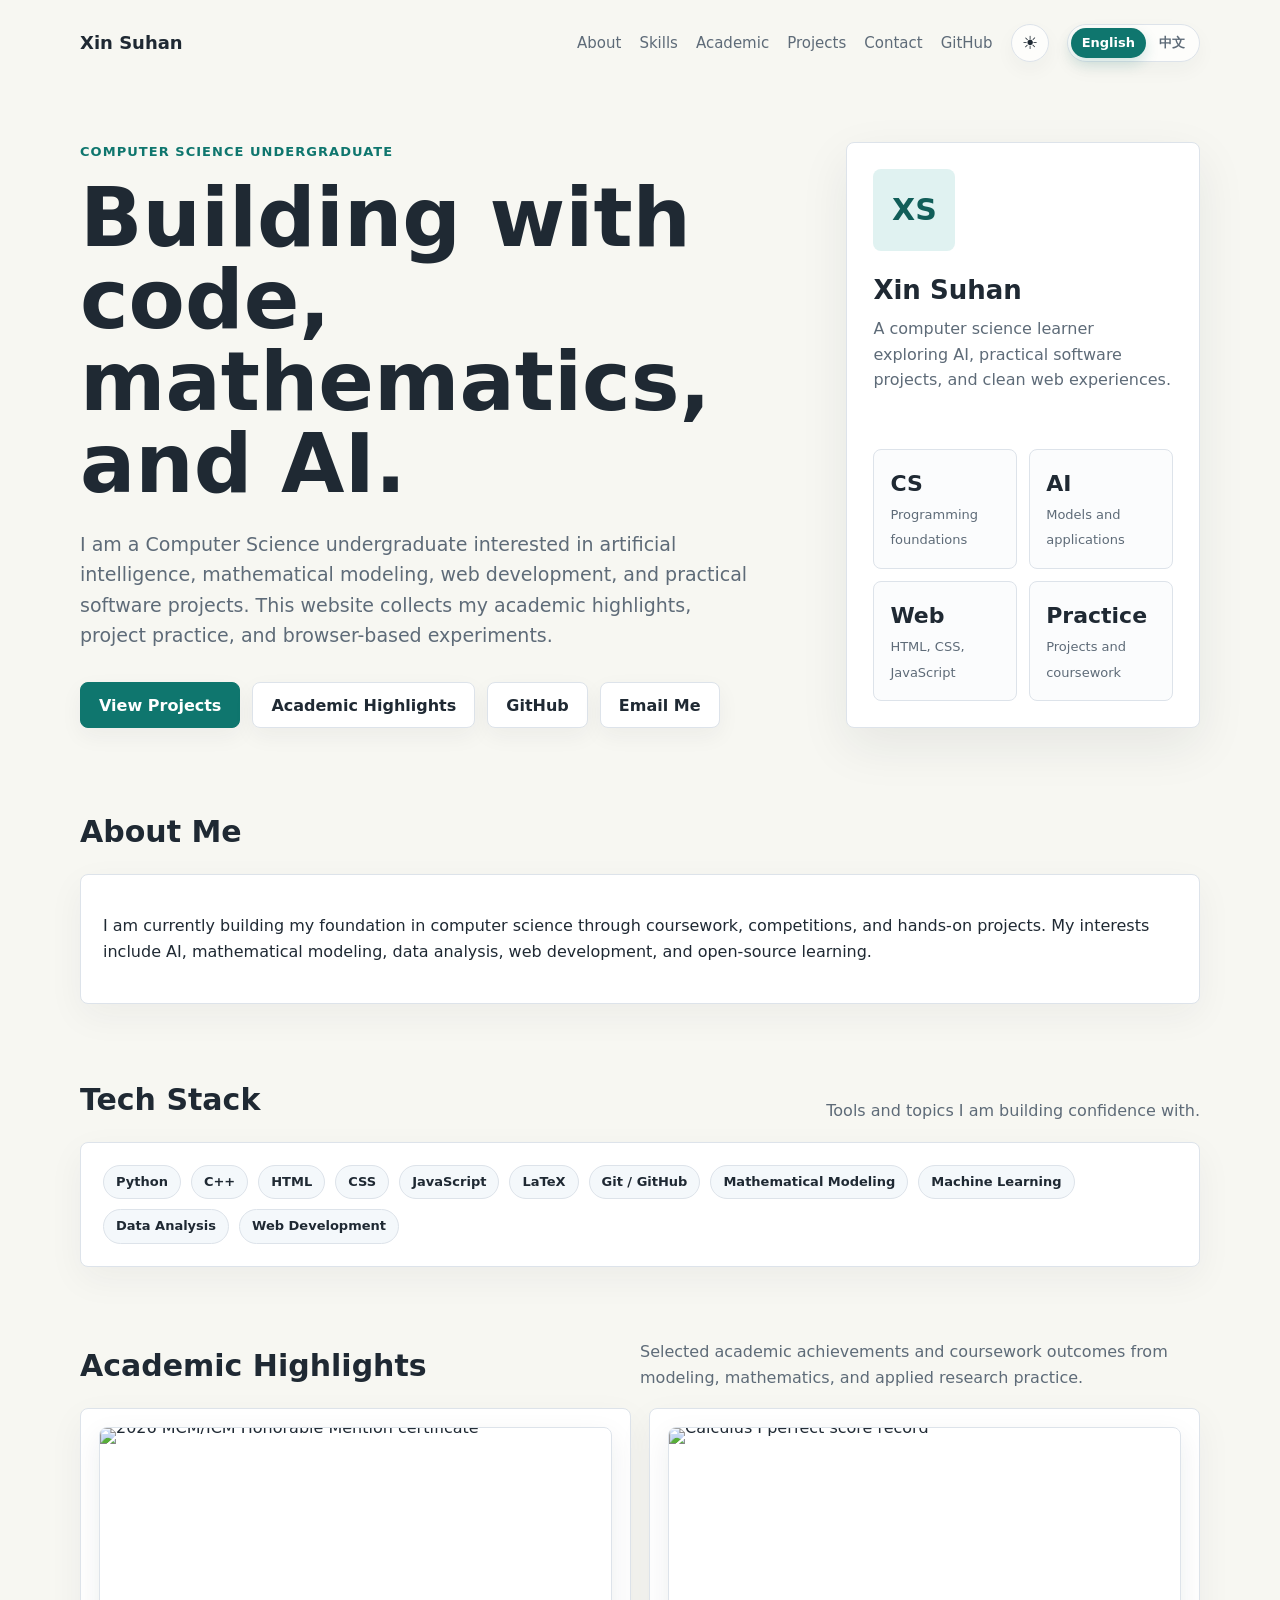
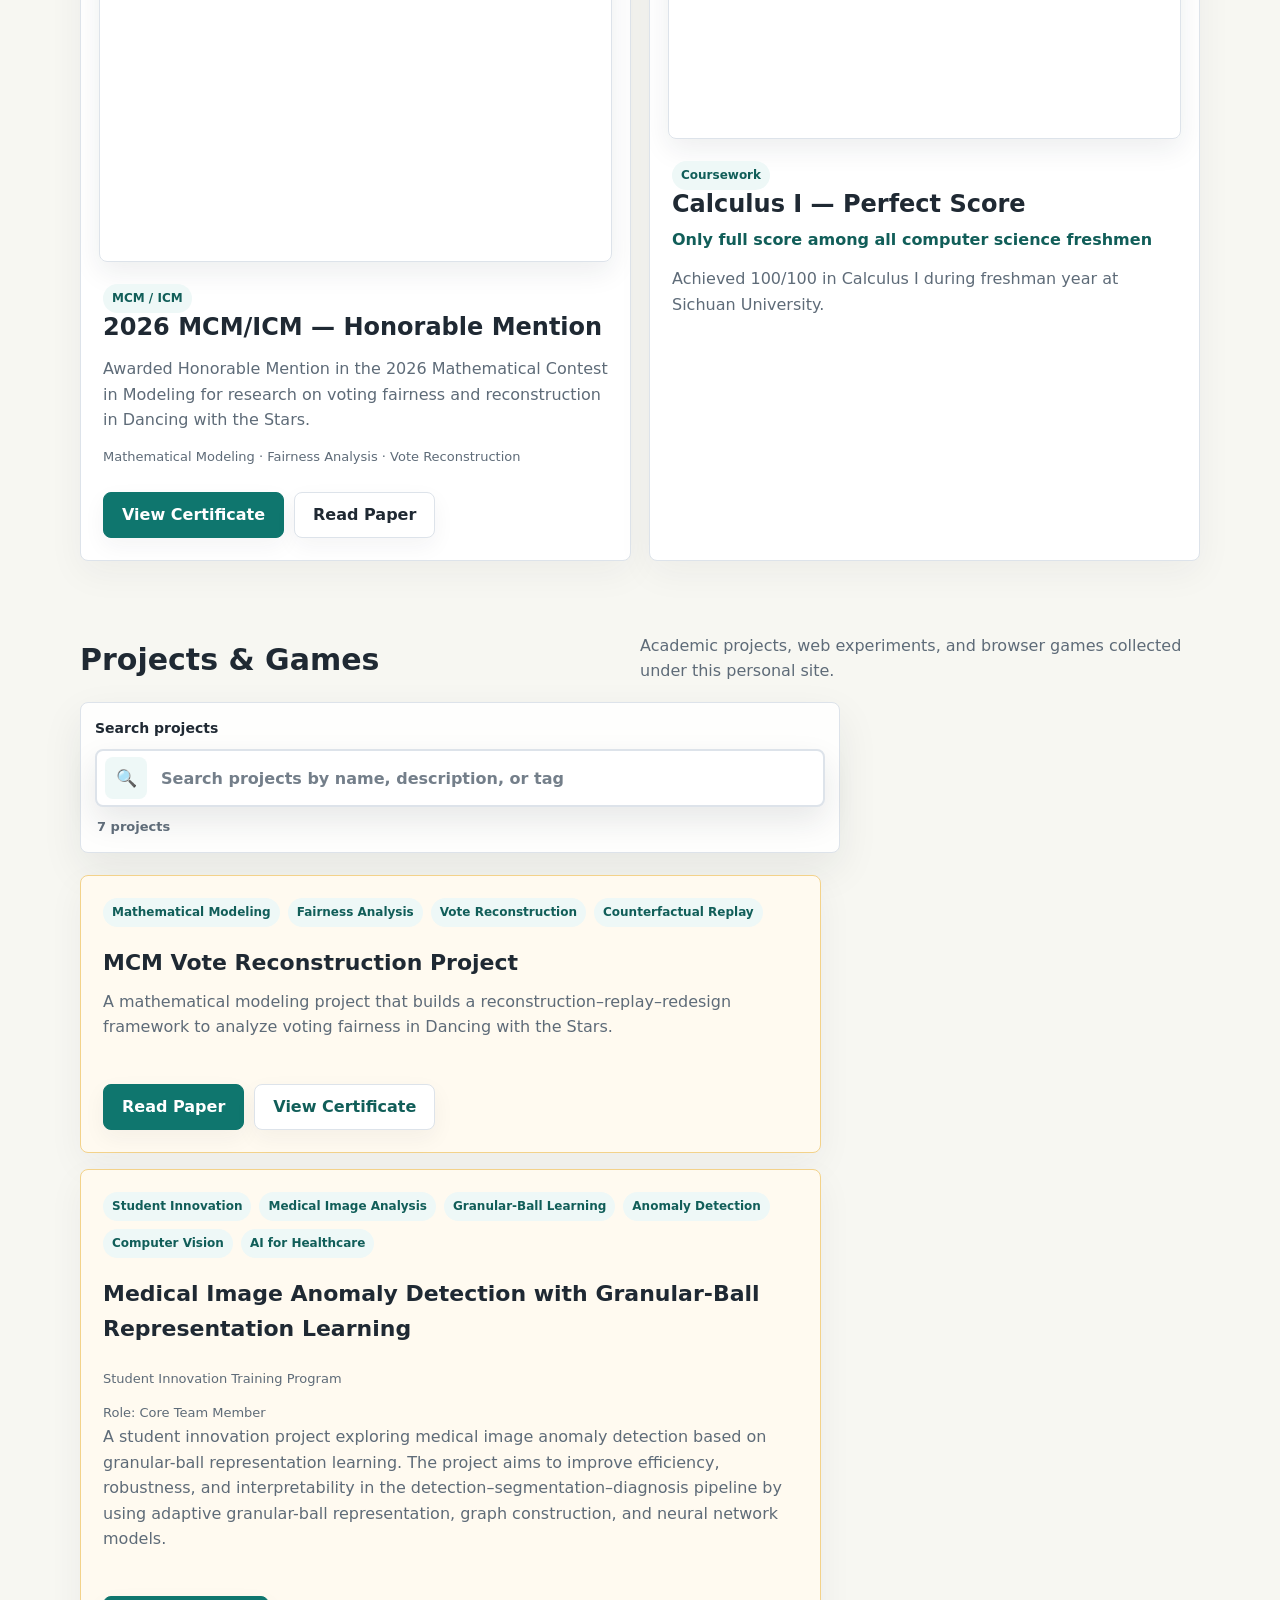
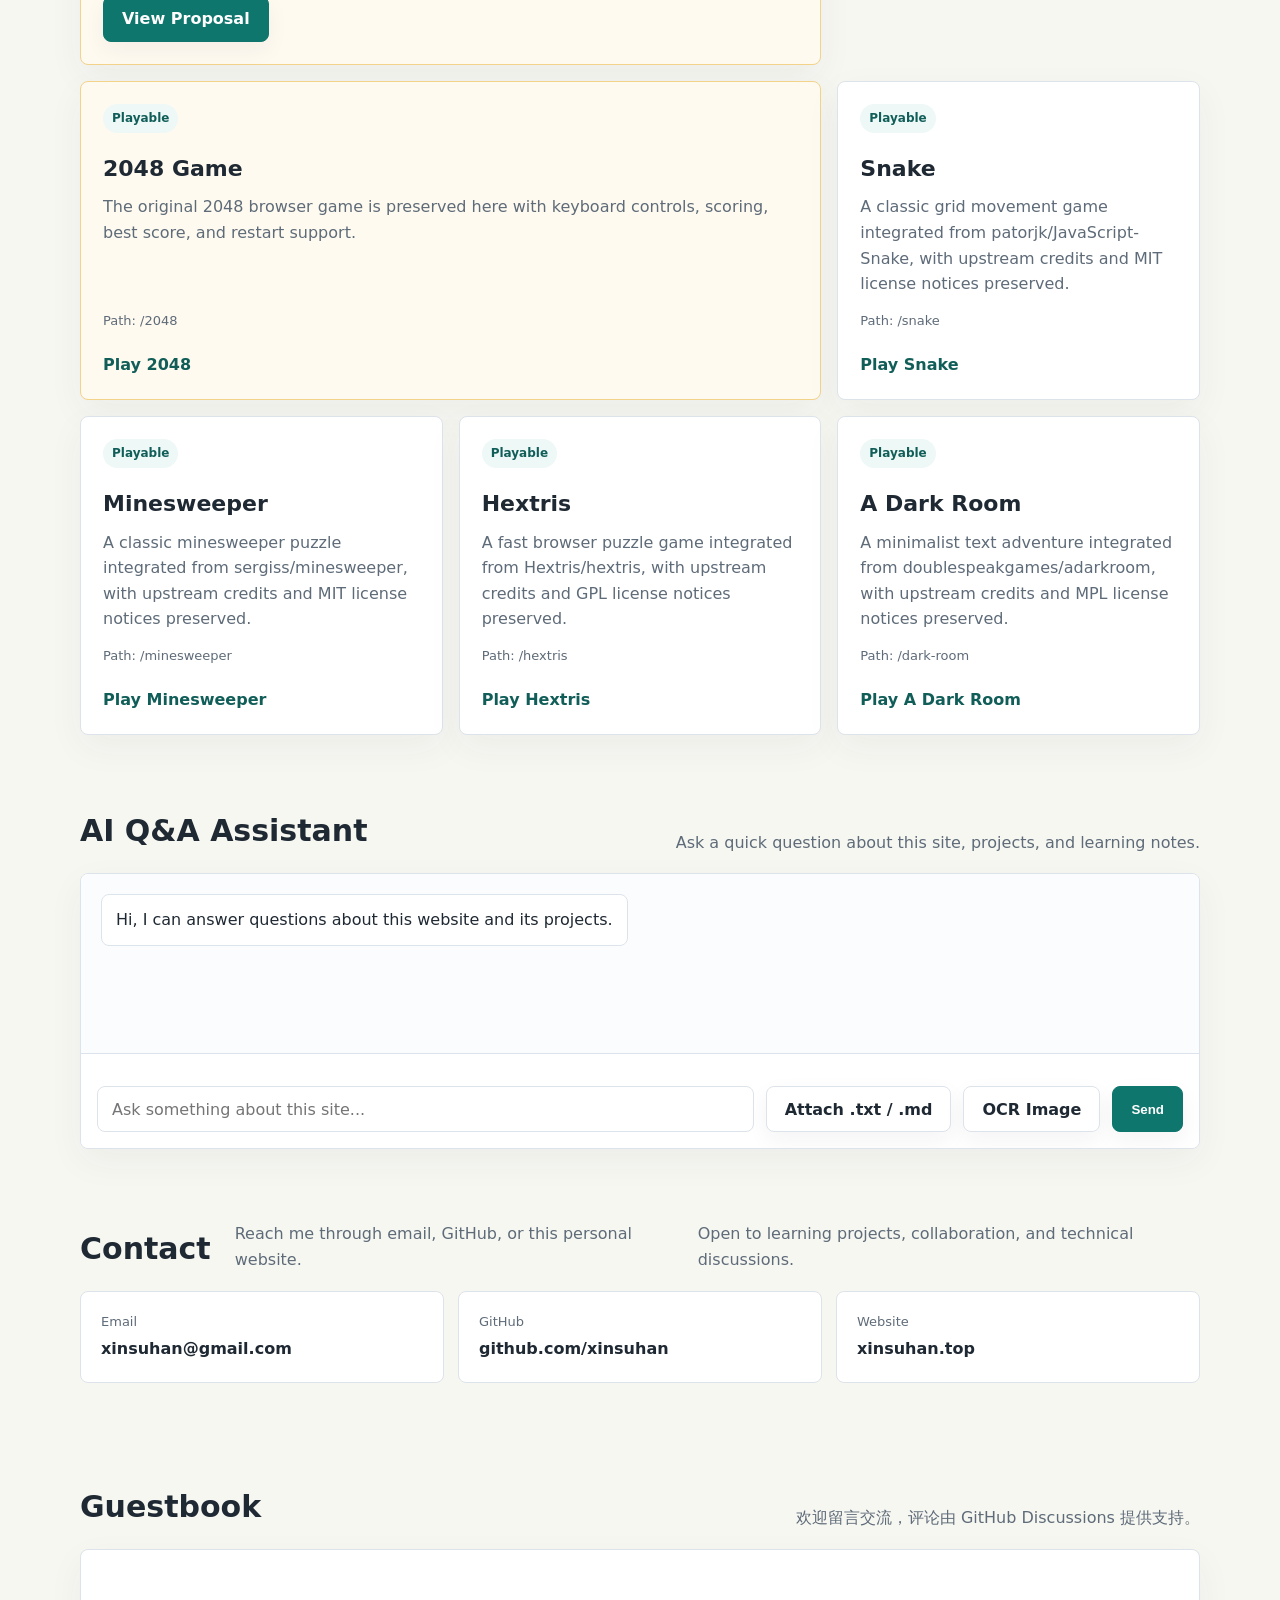
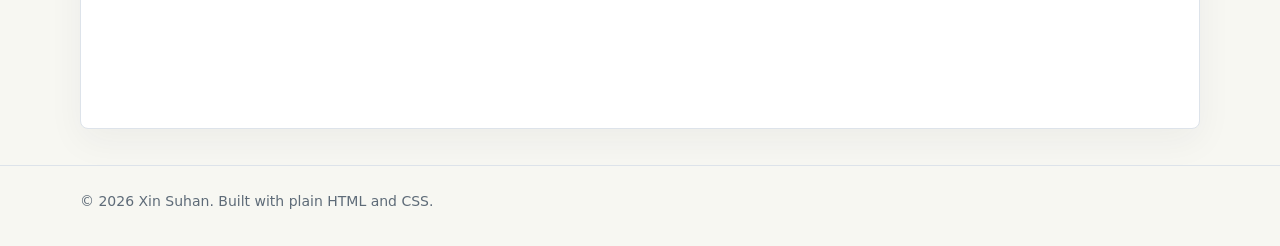
==== commit 7af7724e: "Update project search submit behavior and remove highlights" ====
--- a/index.html
+++ b/index.html
@@ -203,6 +203,25 @@
         </p>
       </div>
 
+      <div class="project-search" role="search" aria-label="Project search">
+        <label class="project-search-label" for="project-search-input">Search projects</label>
+        <div class="project-search-box">
+          <button class="project-search-icon" id="project-search-submit" type="button" aria-label="Search projects">
+            &#128269;
+          </button>
+          <input
+            class="project-search-input"
+            id="project-search-input"
+            type="search"
+            autocomplete="off"
+            placeholder="Search projects by name, description, or tag"
+          >
+          <button class="project-search-clear" id="project-search-clear" type="button" aria-label="Clear project search">&times;</button>
+        </div>
+        <p class="project-search-count" id="project-search-count" aria-live="polite"></p>
+        <p class="project-search-empty" id="project-search-empty" hidden>未找到相关项目</p>
+      </div>
+
       <div class="project-grid">
         <article class="project-card featured">
           <div class="tag-row">
@@ -353,6 +372,27 @@
         </div>
       </div>
     </section>
+
+    <section class="guestbook-section" id="guestbook" aria-labelledby="guestbook-title">
+      <div class="section-head">
+        <h2 id="guestbook-title">Guestbook</h2>
+        <p>欢迎留言交流，评论由 GitHub Discussions 提供支持。</p>
+      </div>
+      <div
+        class="guestbook-card"
+        id="giscus-thread"
+        data-repo="xinsuhan/personal-website"
+        data-repo-id="R_kgDOSjw70A"
+        data-category="General"
+        data-category-id="DIC_kwDOSjw70M4C9_vv"
+        data-mapping="pathname"
+        data-strict="0"
+        data-reactions-enabled="1"
+        data-emit-metadata="0"
+        data-input-position="bottom"
+        data-lang="zh-CN"
+      ></div>
+    </section>
   </main>
 
   <footer>
--- a/css/site.css
+++ b/css/site.css
@@ -352,6 +352,142 @@
   color: var(--muted);
 }
 
+.project-search {
+  max-width: 760px;
+  margin: 2px 0 22px;
+  padding: 14px;
+  border: 1px solid var(--line);
+  border-radius: 8px;
+  background: color-mix(in srgb, var(--panel) 86%, var(--bg));
+  box-shadow: 0 16px 42px rgba(31, 41, 51, 0.08);
+  transition: background-color 180ms ease, border-color 180ms ease, box-shadow 180ms ease;
+}
+
+.project-search-label {
+  display: block;
+  margin-bottom: 10px;
+  color: var(--text);
+  font-size: 14px;
+  font-weight: 800;
+}
+
+.project-search-box {
+  display: flex;
+  align-items: center;
+  min-height: 58px;
+  border: 2px solid var(--line);
+  border-radius: 8px;
+  background: var(--panel);
+  box-shadow: 0 14px 32px rgba(31, 41, 51, 0.1);
+  transition: border-color 150ms ease, background-color 180ms ease, box-shadow 150ms ease, transform 150ms ease;
+}
+
+.project-search-box:focus-within {
+  border-color: var(--primary);
+  box-shadow: 0 0 0 4px var(--focus-ring), 0 18px 38px rgba(31, 41, 51, 0.12);
+  transform: translateY(-1px);
+}
+
+.project-search-icon {
+  flex: 0 0 auto;
+  display: grid;
+  place-items: center;
+  width: 42px;
+  height: 42px;
+  margin-left: 8px;
+  border-radius: 8px;
+  border: 0;
+  background: var(--tag-bg);
+  color: var(--primary-dark);
+  font: inherit;
+  font-size: 17px;
+  line-height: 1;
+  cursor: pointer;
+}
+
+.project-search-icon:focus-visible {
+  outline: 0;
+  box-shadow: 0 0 0 3px var(--focus-ring);
+}
+
+.project-search-input {
+  flex: 1;
+  min-width: 0;
+  min-height: 54px;
+  border: 0;
+  padding: 0 14px;
+  background: transparent;
+  color: var(--text);
+  font: inherit;
+  font-size: 16px;
+  font-weight: 650;
+}
+
+.project-search-input::placeholder {
+  color: var(--muted);
+  opacity: 0.86;
+  transition: opacity 160ms ease, color 160ms ease;
+}
+
+.project-search-box:focus-within .project-search-input::placeholder {
+  color: var(--primary-dark);
+  opacity: 0.48;
+}
+
+.project-search-input::-webkit-search-cancel-button {
+  appearance: none;
+}
+
+.project-search-input:focus {
+  outline: 0;
+}
+
+.project-search-clear {
+  display: grid;
+  place-items: center;
+  flex: 0 0 auto;
+  width: 38px;
+  height: 38px;
+  margin-right: 9px;
+  border: 0;
+  border-radius: 999px;
+  background: transparent;
+  color: var(--muted);
+  font: inherit;
+  font-size: 22px;
+  line-height: 1;
+  cursor: pointer;
+  opacity: 0;
+  pointer-events: none;
+  transition: opacity 150ms ease, background-color 150ms ease, color 150ms ease;
+}
+
+.project-search.has-query .project-search-clear {
+  opacity: 1;
+  pointer-events: auto;
+}
+
+.project-search-clear:hover,
+.project-search-clear:focus-visible {
+  background: var(--skill-bg);
+  color: var(--text);
+  outline: 0;
+}
+
+.project-search-empty {
+  margin: 10px 2px 0;
+  color: var(--muted);
+  font-weight: 750;
+}
+
+.project-search-count {
+  min-height: 20px;
+  margin: 10px 2px 0;
+  color: var(--muted);
+  font-size: 13px;
+  font-weight: 750;
+}
+
 .project-grid {
   display: grid;
   grid-template-columns: repeat(3, minmax(0, 1fr));
@@ -646,6 +782,25 @@
   overflow-wrap: anywhere;
 }
 
+.guestbook-section {
+  padding-top: 0;
+}
+
+.guestbook-card {
+  min-height: 180px;
+  padding: 18px;
+  border: 1px solid var(--line);
+  border-radius: 8px;
+  background: var(--panel);
+  box-shadow: 0 12px 36px rgba(31, 41, 51, 0.05);
+  transition: background-color 180ms ease, border-color 180ms ease, box-shadow 180ms ease;
+}
+
+.guestbook-card .giscus,
+.guestbook-card .giscus-frame {
+  width: 100%;
+}
+
 footer {
   border-top: 1px solid var(--line);
   padding: 24px 0 34px;
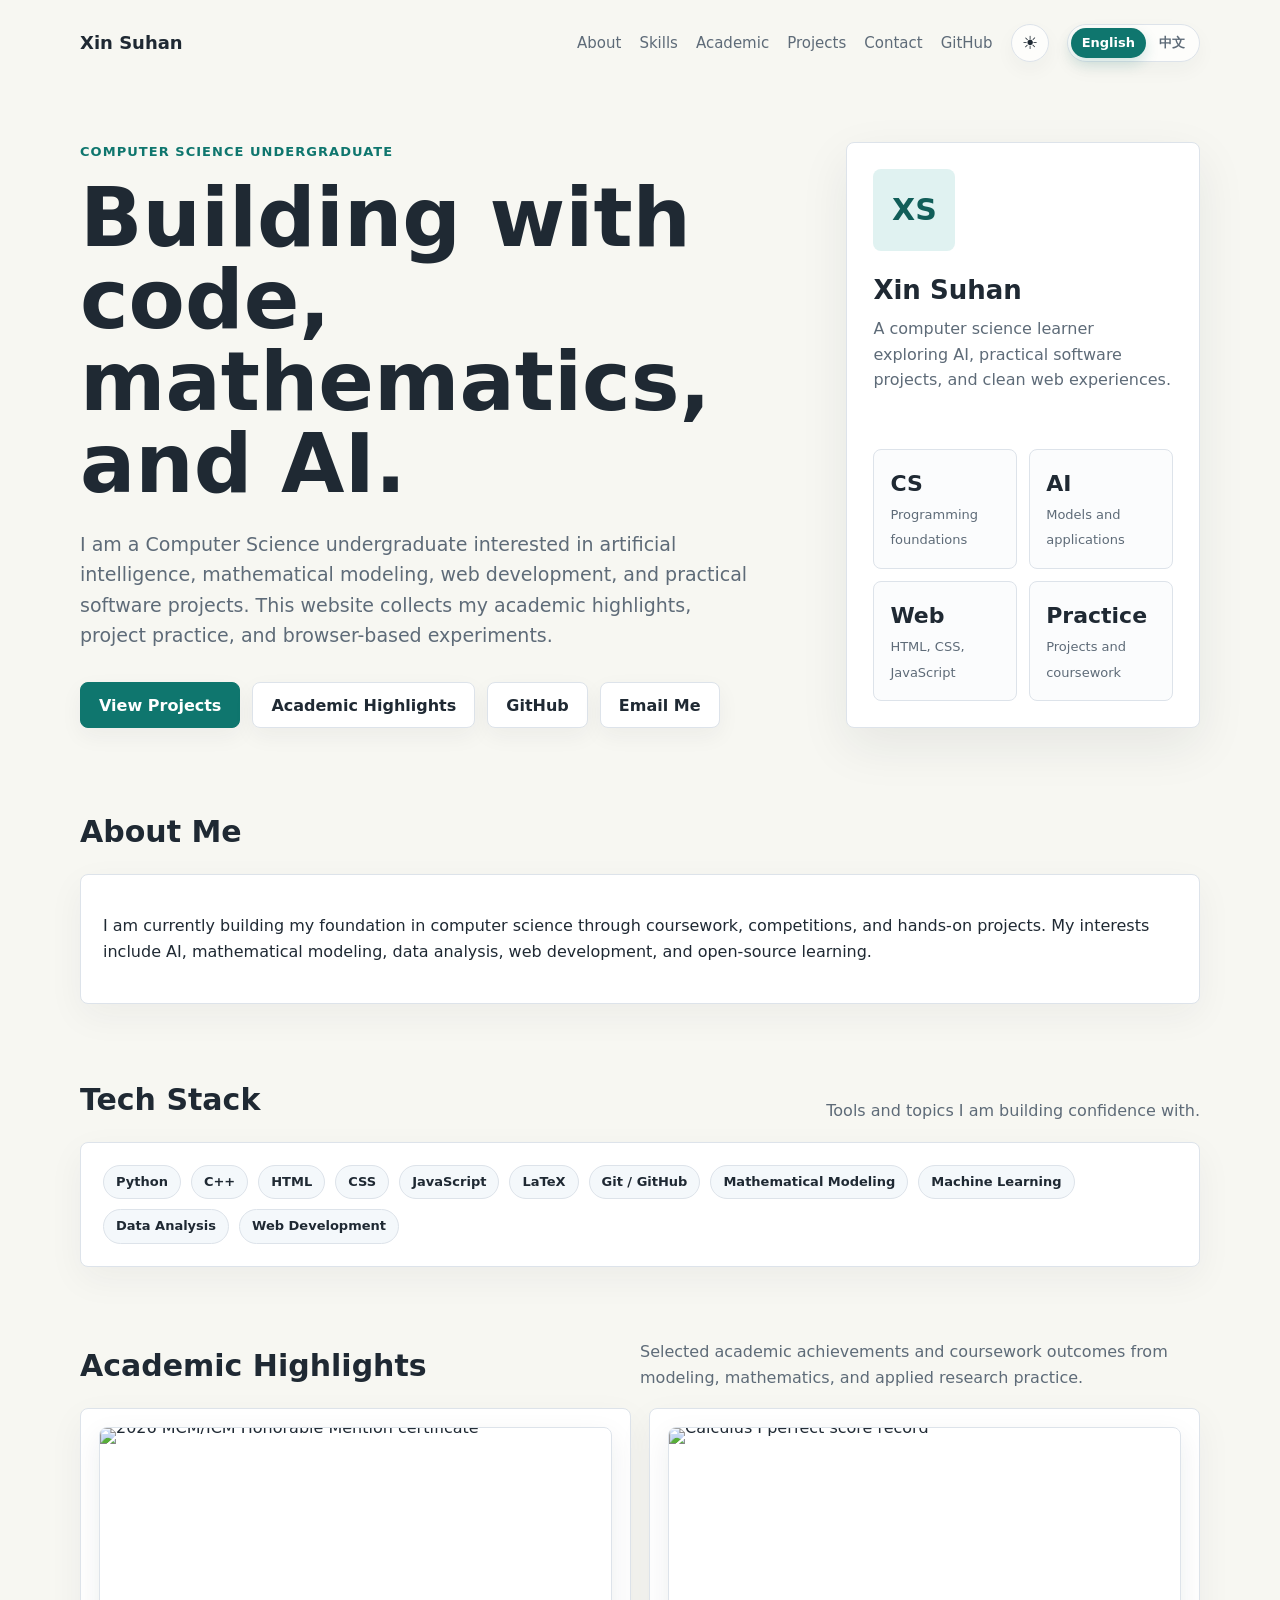
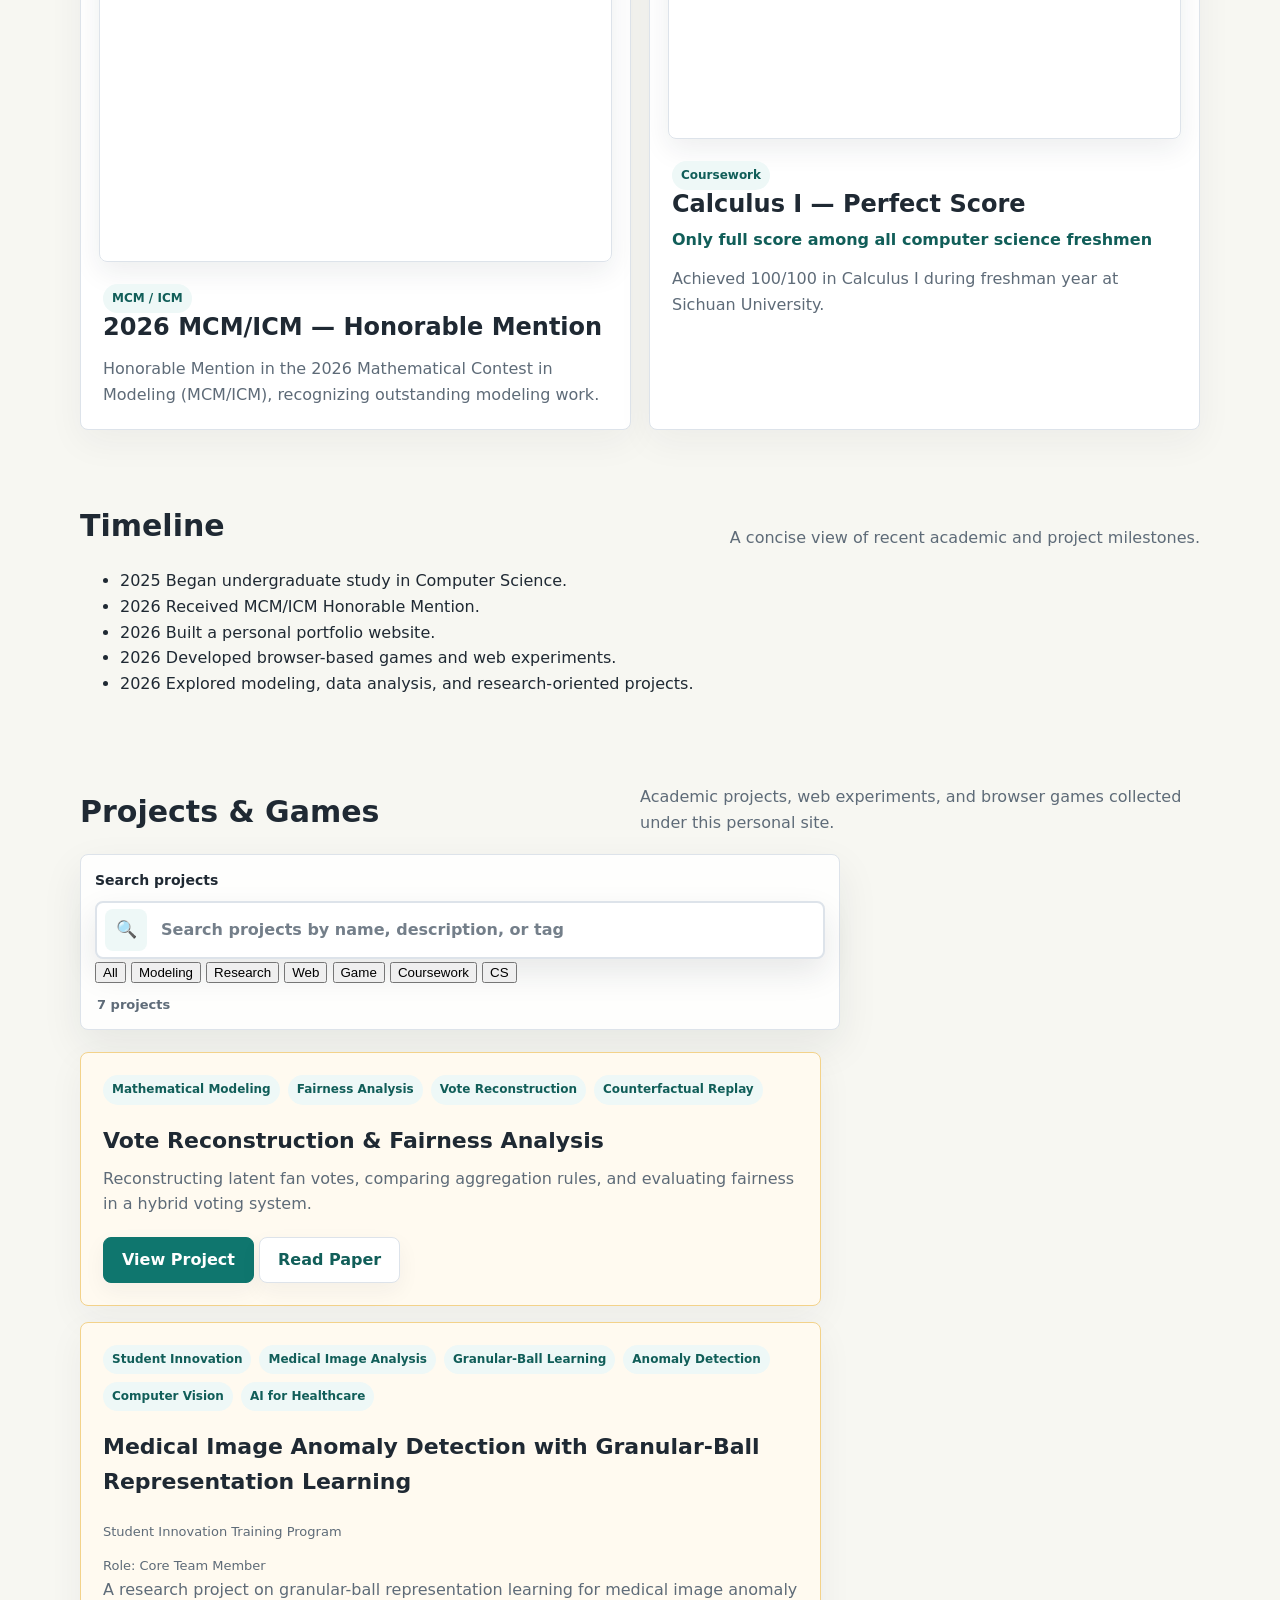
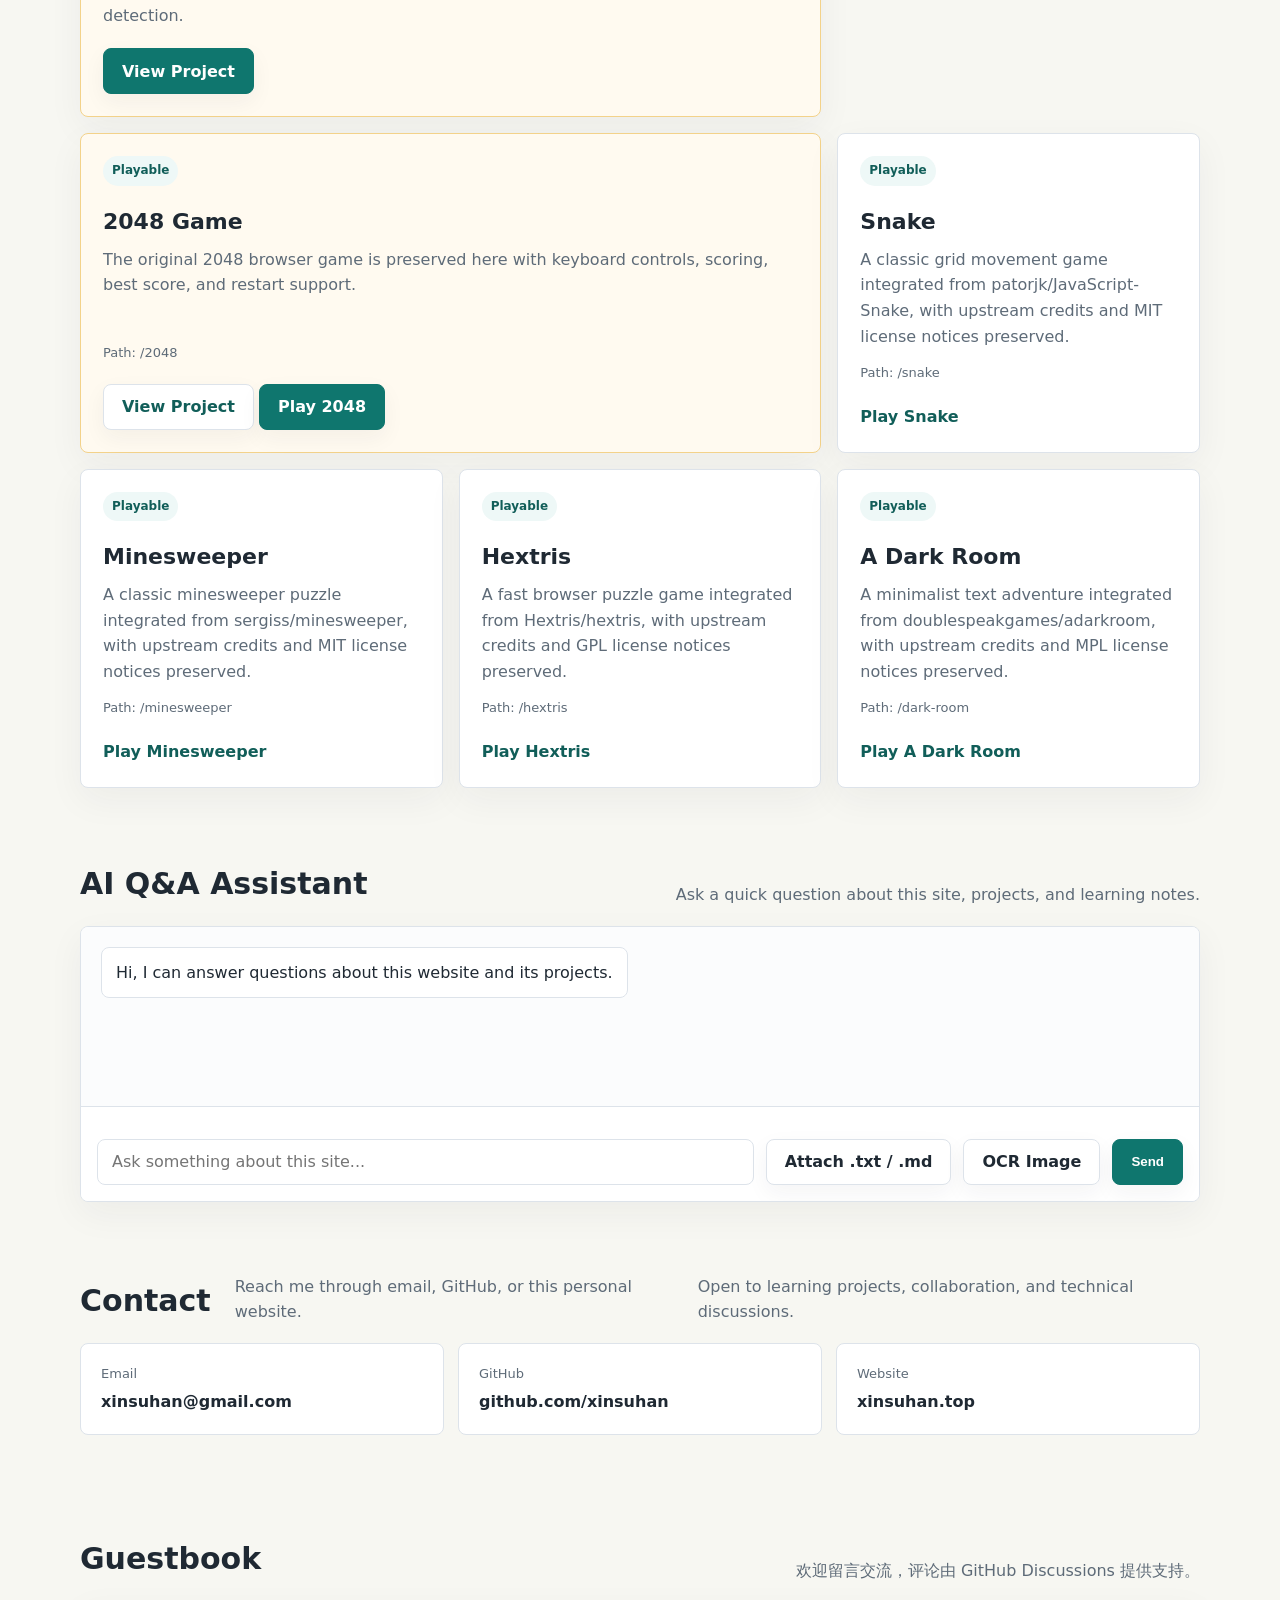
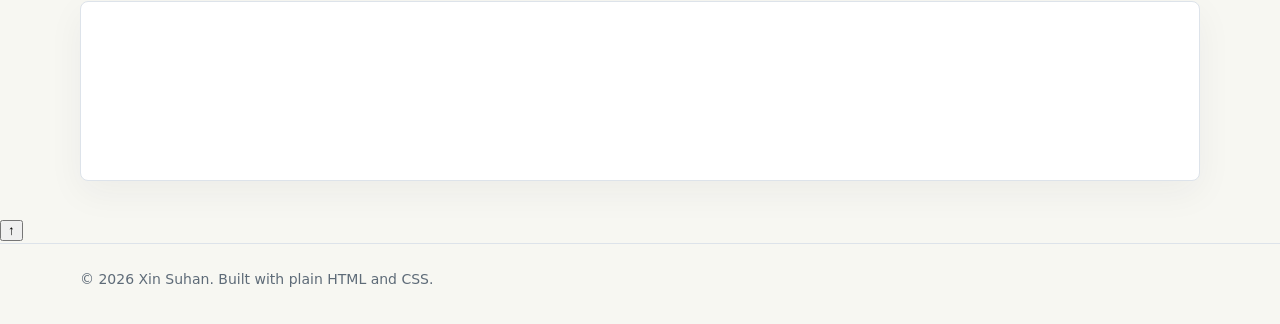
==== commit e52f7515: "Simplify MCM academic highlight layout" ====
--- a/index.html
+++ b/index.html
@@ -3,8 +3,8 @@
 <head>
   <meta charset="utf-8">
   <meta name="viewport" content="width=device-width, initial-scale=1">
-  <meta name="description" content="Xin Suhan - CS / AI student learning programming, web development, AI, and project practice." data-i18n="metaDescription">
-  <title data-i18n="pageTitle">Xin Suhan | CS / AI Student</title>
+  <meta name="description" content="Xin Suhan - Computer Science undergraduate focused on AI, mathematical modeling, web development, and project practice." data-i18n="metaDescription">
+  <title data-i18n="pageTitle">Xin Suhan | Computer Science Undergraduate</title>
   <script>
     (function () {
       try {
@@ -155,17 +155,9 @@
             <span class="tag" data-i18n="mcmTag">MCM / ICM</span>
             <h3 data-i18n="mcmTitle">2026 MCM/ICM — Honorable Mention</h3>
             <p class="academic-description" data-i18n="mcmDescription">
-              Awarded Honorable Mention in the 2026 Mathematical Contest in
-              Modeling for research on voting fairness and reconstruction in
-              Dancing with the Stars.
+              Honorable Mention in the 2026 Mathematical Contest in Modeling
+              (MCM/ICM), recognizing outstanding modeling work.
             </p>
-            <div class="project-meta" data-i18n="mcmKeywords">
-              Mathematical Modeling · Fairness Analysis · Vote Reconstruction
-            </div>
-            <div class="academic-actions">
-              <a class="button primary" href="./assets/mcm-hm.jpg" data-i18n="buttonViewCertificate">View Certificate</a>
-              <a class="button" href="./assets/mcm-paper.pdf" data-i18n="buttonReadPaper">Read Paper</a>
-            </div>
           </div>
         </article>
 
@@ -194,6 +186,37 @@
       </div>
     </section>
 
+    <section id="timeline" aria-labelledby="timeline-title">
+      <div class="section-head">
+        <h2 id="timeline-title" data-i18n="timelineTitle">Timeline</h2>
+        <p data-i18n="timelineDescription">A concise view of recent academic and project milestones.</p>
+      </div>
+      <div class="timeline-card">
+        <ul class="timeline-list" aria-label="Timeline">
+          <li>
+            <span class="timeline-year">2025</span>
+            <span data-i18n="timelineItem2025">Began undergraduate study in Computer Science.</span>
+          </li>
+          <li>
+            <span class="timeline-year">2026</span>
+            <span data-i18n="timelineItemMcm">Received MCM/ICM Honorable Mention.</span>
+          </li>
+          <li>
+            <span class="timeline-year">2026</span>
+            <span data-i18n="timelineItemPortfolio">Built a personal portfolio website.</span>
+          </li>
+          <li>
+            <span class="timeline-year">2026</span>
+            <span data-i18n="timelineItemGames">Developed browser-based games and web experiments.</span>
+          </li>
+          <li>
+            <span class="timeline-year">2026</span>
+            <span data-i18n="timelineItemResearch">Explored modeling, data analysis, and research-oriented projects.</span>
+          </li>
+        </ul>
+      </div>
+    </section>
+
     <section id="projects" aria-labelledby="games-title">
       <div class="section-head">
         <h2 id="games-title" data-i18n="gamesTitle">Projects & Games</h2>
@@ -218,29 +241,38 @@
           >
           <button class="project-search-clear" id="project-search-clear" type="button" aria-label="Clear project search">&times;</button>
         </div>
+        <div class="project-filters" role="group" aria-label="Project filters">
+          <button class="project-filter active" type="button" data-filter="all" aria-pressed="true" data-i18n="filterAll">All</button>
+          <button class="project-filter" type="button" data-filter="modeling" aria-pressed="false" data-i18n="filterModeling">Modeling</button>
+          <button class="project-filter" type="button" data-filter="research" aria-pressed="false" data-i18n="filterResearch">Research</button>
+          <button class="project-filter" type="button" data-filter="web" aria-pressed="false" data-i18n="filterWeb">Web</button>
+          <button class="project-filter" type="button" data-filter="game" aria-pressed="false" data-i18n="filterGame">Game</button>
+          <button class="project-filter" type="button" data-filter="coursework" aria-pressed="false" data-i18n="filterCoursework">Coursework</button>
+          <button class="project-filter" type="button" data-filter="cs" aria-pressed="false" data-i18n="filterCs">CS</button>
+        </div>
         <p class="project-search-count" id="project-search-count" aria-live="polite"></p>
         <p class="project-search-empty" id="project-search-empty" hidden>未找到相关项目</p>
       </div>
 
       <div class="project-grid">
-        <article class="project-card featured">
+        <article class="project-card featured" data-tags="modeling research cs">
           <div class="tag-row">
             <span class="tag" data-i18n="projectTagModeling">Mathematical Modeling</span>
             <span class="tag" data-i18n="projectTagFairness">Fairness Analysis</span>
             <span class="tag" data-i18n="projectTagVote">Vote Reconstruction</span>
             <span class="tag" data-i18n="projectTagReplay">Counterfactual Replay</span>
           </div>
-          <h3 data-i18n="mcmProjectTitle">MCM Vote Reconstruction Project</h3>
+          <h3 data-i18n="mcmProjectTitle">Vote Reconstruction &amp; Fairness Analysis</h3>
           <p data-i18n="mcmProjectDescription">
-            A mathematical modeling project that builds a reconstruction–replay–redesign
-            framework to analyze voting fairness in Dancing with the Stars.
-          </p>
-          <div class="academic-actions">
-            <a class="button primary" href="./assets/mcm-paper.pdf" data-i18n="buttonReadPaper">Read Paper</a>
-            <a class="button" href="./assets/mcm-hm.jpg" data-i18n="buttonViewCertificate">View Certificate</a>
-          </div>
-        </article>
-        <article class="project-card featured">
+            Reconstructing latent fan votes, comparing aggregation rules, and
+            evaluating fairness in a hybrid voting system.
+          </p>
+          <div class="project-actions">
+            <a class="button primary" href="./projects/vote-reconstruction.html" data-i18n="buttonViewProject">View Project</a>
+            <a class="button" href="./assets/mcm-paper.pdf" data-i18n="buttonReadPaper">Read Paper</a>
+          </div>
+        </article>
+        <article class="project-card featured" data-tags="research cs">
           <div class="tag-row">
             <span class="tag" data-i18n="dachuangTagInnovation">Student Innovation</span>
             <span class="tag" data-i18n="dachuangTagMedical">Medical Image Analysis</span>
@@ -253,13 +285,13 @@
           <div class="project-meta" data-i18n="dachuangType">Student Innovation Training Program</div>
           <div class="project-meta" data-i18n="dachuangRole">Role: Core Team Member</div>
           <p data-i18n="dachuangDescription">
-            A student innovation project exploring medical image anomaly detection based on granular-ball representation learning. The project aims to improve efficiency, robustness, and interpretability in the detection–segmentation–diagnosis pipeline by using adaptive granular-ball representation, graph construction, and neural network models.
-          </p>
-          <div class="academic-actions">
-            <a class="button primary" href="./assets/dachuang-proposal-redacted.pdf" data-i18n="buttonViewRedacted">View Redacted Proposal</a>
-          </div>
-        </article>
-        <article class="project-card featured">
+            A research project on granular-ball representation learning for medical image anomaly detection.
+          </p>
+          <div class="project-actions">
+            <a class="button primary" href="./projects/medical-anomaly.html" data-i18n="buttonViewProject">View Project</a>
+          </div>
+        </article>
+        <article class="project-card featured" data-tags="game web cs">
           <span class="tag" data-i18n="playableTag">Playable</span>
           <h3 data-i18n="game2048Title">2048 Game</h3>
           <p data-i18n="game2048Description">
@@ -267,10 +299,13 @@
             controls, scoring, best score, and restart support.
           </p>
           <div class="project-meta" data-i18n="path2048">Path: /2048</div>
-          <a href="./2048/" data-i18n="buttonPlay2048">Play 2048</a>
-        </article>
-
-        <article class="project-card">
+          <div class="project-actions">
+            <a class="button" href="./projects/2048.html" data-i18n="buttonViewProject">View Project</a>
+            <a class="button primary" href="./2048/" data-i18n="buttonPlay2048">Play 2048</a>
+          </div>
+        </article>
+
+        <article class="project-card" data-tags="game web">
           <span class="tag" data-i18n="playableTag">Playable</span>
           <h3 data-i18n="snakeTitle">Snake</h3>
           <p data-i18n="snakeDescription">
@@ -282,7 +317,7 @@
           <a href="./snake/" data-i18n="buttonPlaySnake">Play Snake</a>
         </article>
 
-        <article class="project-card">
+        <article class="project-card" data-tags="game web">
           <span class="tag" data-i18n="playableTag">Playable</span>
           <h3 data-i18n="minesweeperTitle">Minesweeper</h3>
           <p data-i18n="minesweeperDescription">
@@ -293,7 +328,7 @@
           <a href="./minesweeper/" data-i18n="buttonPlayMinesweeper">Play Minesweeper</a>
         </article>
 
-        <article class="project-card">
+        <article class="project-card" data-tags="game web">
           <span class="tag" data-i18n="playableTag">Playable</span>
           <h3 data-i18n="hextrisTitle">Hextris</h3>
           <p data-i18n="hextrisDescription">
@@ -304,7 +339,7 @@
           <a href="./hextris/" data-i18n="buttonPlayHextris">Play Hextris</a>
         </article>
 
-        <article class="project-card">
+        <article class="project-card" data-tags="game web">
           <span class="tag" data-i18n="playableTag">Playable</span>
           <h3 data-i18n="darkRoomTitle">A Dark Room</h3>
           <p data-i18n="darkRoomDescription">
@@ -395,6 +430,10 @@
     </section>
   </main>
 
+  <button class="back-to-top" id="back-to-top" type="button" aria-label="Back to top">
+    ↑
+  </button>
+
   <footer>
     <div class="site" data-i18n="footerText">© 2026 Xin Suhan. Built with plain HTML and CSS.</div>
   </footer>
